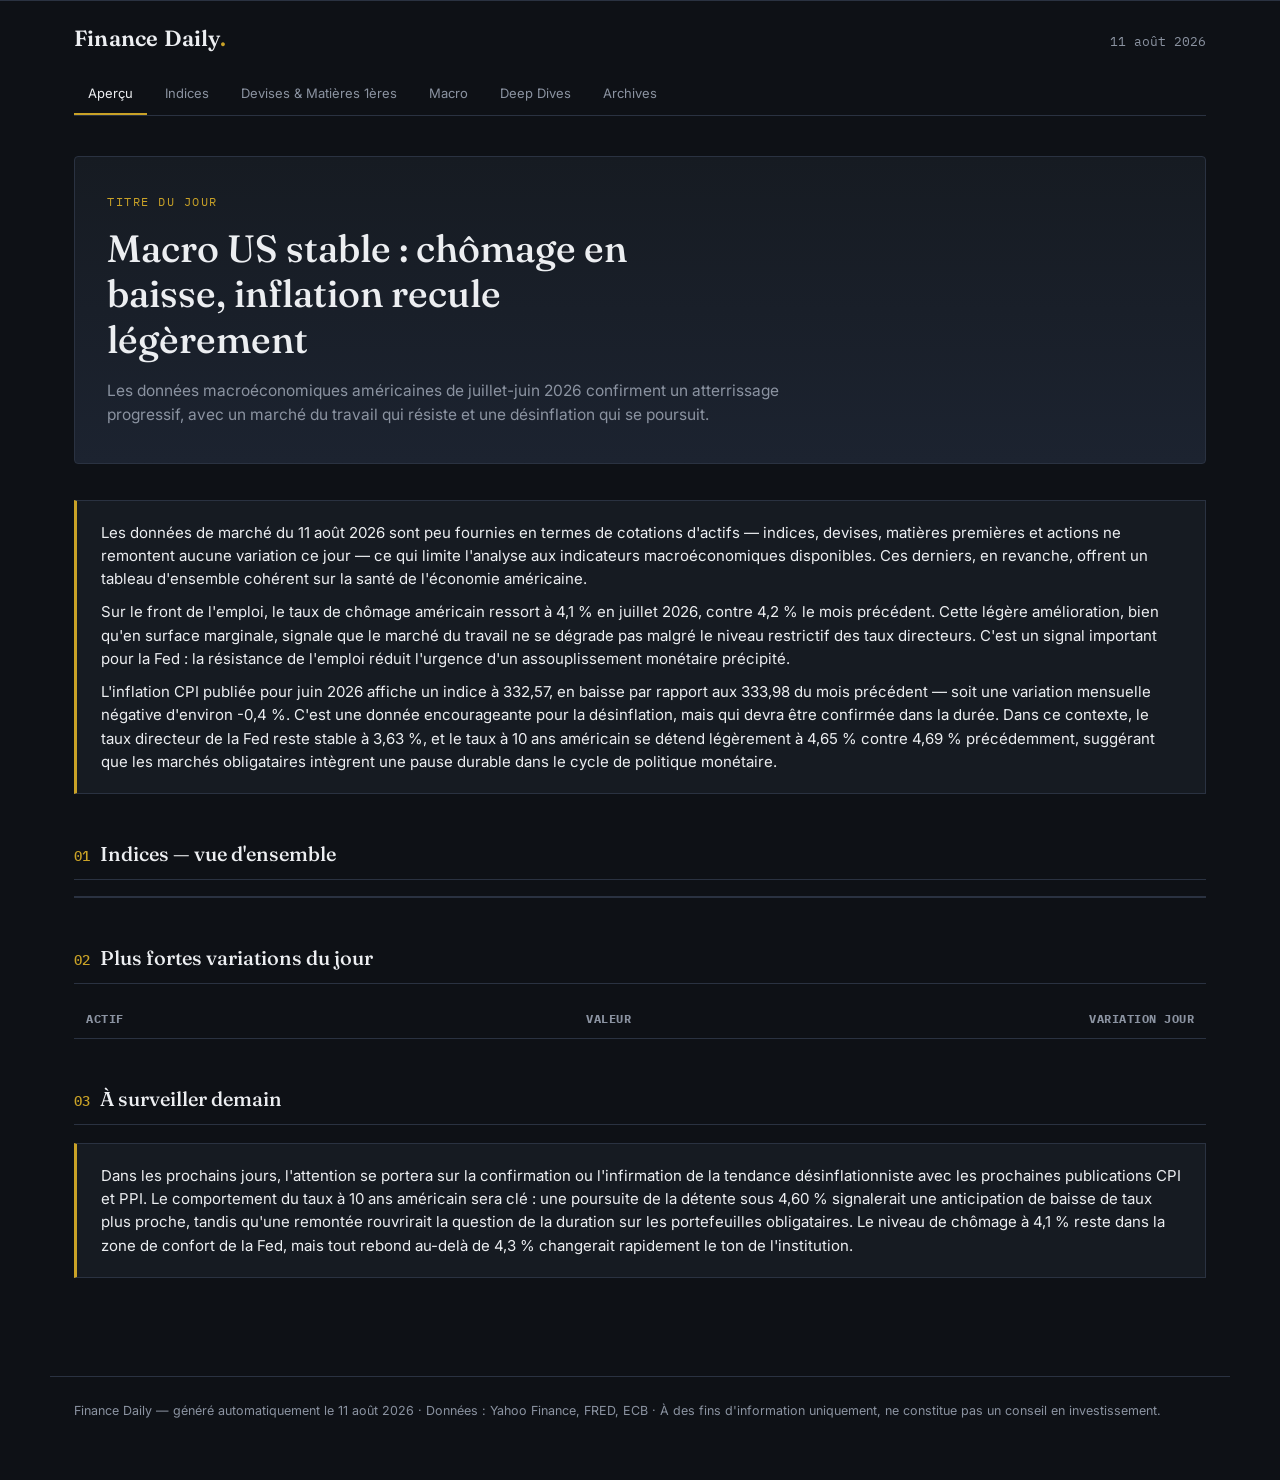
==== docs/index.html @ 83b0a37a "Merge branch 'main' of https://github.com/Skanoduc/Finance-Daily" ====
<!DOCTYPE html>
<html lang="fr">
<head>
<meta charset="UTF-8">
<meta name="viewport" content="width=device-width, initial-scale=1.0">
<title>Finance Daily — Aperçu du 11 août 2026</title>
<link rel="preconnect" href="https://fonts.googleapis.com">
<link href="https://fonts.googleapis.com/css2?family=Fraunces:wght@500;600&family=Inter:wght@400;500;600&family=IBM+Plex+Mono:wght@400;500&display=swap" rel="stylesheet">
<link rel="stylesheet" href="static/style.css">
</head>
<body>

<div class="ticker">
  
</div>

<header class="site">
  <div class="brand-row">
    <div class="brand">Finance Daily<span class="dot">.</span></div>
    <div class="datestamp">11 août 2026</div>
  </div>
  <nav class="site">
    <a href="index.html" class="active">Aperçu</a>
    <a href="indices.html" class="">Indices</a>
    <a href="devises-matieres.html" class="">Devises &amp; Matières 1ères</a>
    <a href="macro.html" class="">Macro</a>
    <a href="deep-dives.html" class="">Deep Dives</a>
    <a href="archives.html" class="">Archives</a>
  </nav>
</header>

<main>


<div class="hero">
  <div class="eyebrow">Titre du jour</div>
  <h1>Macro US stable : chômage en baisse, inflation recule légèrement</h1>
  <p class="lede">Les données macroéconomiques américaines de juillet-juin 2026 confirment un atterrissage progressif, avec un marché du travail qui résiste et une désinflation qui se poursuit.</p>
</div>

<div class="analysis">
  
  <p>Les données de marché du 11 août 2026 sont peu fournies en termes de cotations d'actifs — indices, devises, matières premières et actions ne remontent aucune variation ce jour — ce qui limite l'analyse aux indicateurs macroéconomiques disponibles. Ces derniers, en revanche, offrent un tableau d'ensemble cohérent sur la santé de l'économie américaine.</p>
  
  <p>Sur le front de l'emploi, le taux de chômage américain ressort à 4,1 % en juillet 2026, contre 4,2 % le mois précédent. Cette légère amélioration, bien qu'en surface marginale, signale que le marché du travail ne se dégrade pas malgré le niveau restrictif des taux directeurs. C'est un signal important pour la Fed : la résistance de l'emploi réduit l'urgence d'un assouplissement monétaire précipité.</p>
  
  <p>L'inflation CPI publiée pour juin 2026 affiche un indice à 332,57, en baisse par rapport aux 333,98 du mois précédent — soit une variation mensuelle négative d'environ -0,4 %. C'est une donnée encourageante pour la désinflation, mais qui devra être confirmée dans la durée. Dans ce contexte, le taux directeur de la Fed reste stable à 3,63 %, et le taux à 10 ans américain se détend légèrement à 4,65 % contre 4,69 % précédemment, suggérant que les marchés obligataires intègrent une pause durable dans le cycle de politique monétaire.</p>
  
</div>

<h2 class="section-title"><span class="index">01</span>Indices — vue d'ensemble</h2>
<div class="grid">
  
</div>

<h2 class="section-title"><span class="index">02</span>Plus fortes variations du jour</h2>
<table class="data">
  <thead><tr><th>Actif</th><th>Valeur</th><th>Variation jour</th></tr></thead>
  <tbody>
  
  </tbody>
</table>

<h2 class="section-title"><span class="index">03</span>À surveiller demain</h2>
<div class="analysis">
  
  <p>Dans les prochains jours, l'attention se portera sur la confirmation ou l'infirmation de la tendance désinflationniste avec les prochaines publications CPI et PPI. Le comportement du taux à 10 ans américain sera clé : une poursuite de la détente sous 4,60 % signalerait une anticipation de baisse de taux plus proche, tandis qu'une remontée rouvrirait la question de la duration sur les portefeuilles obligataires. Le niveau de chômage à 4,1 % reste dans la zone de confort de la Fed, mais tout rebond au-delà de 4,3 % changerait rapidement le ton de l'institution.</p>
  
</div>


</main>

<footer class="site">
  Finance Daily — généré automatiquement le 11 août 2026 · Données : Yahoo Finance, FRED, ECB · À des fins d'information uniquement, ne constitue pas un conseil en investissement.
</footer>

</body>
</html>
---- docs/static/style.css ----
/* ============================================================
   FINANCE DAILY — identité "terminal de marché", pas de template IA
   Tokens : voir README section design
   ============================================================ */

:root {
  --bg: #0E1116;
  --surface: #161B22;
  --surface-alt: #1C2330;
  --border: #2A3241;
  --text: #ECEEF1;
  --text-muted: #8B93A1;
  --accent: #C9A227;
  --positive: #3FB68B;
  --negative: #E2574C;
  --neutral: #8B93A1;

  --font-display: "Fraunces", Georgia, serif;
  --font-body: "Inter", -apple-system, BlinkMacSystemFont, sans-serif;
  --font-mono: "IBM Plex Mono", "SF Mono", Consolas, monospace;
}

* { box-sizing: border-box; margin: 0; padding: 0; }

body {
  background: var(--bg);
  color: var(--text);
  font-family: var(--font-body);
  line-height: 1.55;
  -webkit-font-smoothing: antialiased;
}

a { color: inherit; text-decoration: none; }

/* ---------- Ticker signature element ---------- */
.ticker {
  display: flex;
  overflow-x: auto;
  gap: 0;
  border-bottom: 1px solid var(--border);
  background: var(--surface);
  padding: 0 24px;
  scrollbar-width: none;
}
.ticker::-webkit-scrollbar { display: none; }
.ticker-item {
  display: flex;
  align-items: baseline;
  gap: 8px;
  padding: 12px 20px;
  border-right: 1px solid var(--border);
  white-space: nowrap;
  font-family: var(--font-mono);
  font-size: 13px;
}
.ticker-item .name { color: var(--text-muted); }
.ticker-item .chg.pos { color: var(--positive); }
.ticker-item .chg.neg { color: var(--negative); }
.ticker-item .chg.flat { color: var(--neutral); }

/* ---------- Header / nav ---------- */
header.site {
  padding: 20px 24px 0 24px;
  max-width: 1180px;
  margin: 0 auto;
}
.brand-row {
  display: flex;
  justify-content: space-between;
  align-items: baseline;
  flex-wrap: wrap;
  gap: 12px;
  margin-bottom: 18px;
}
.brand {
  font-family: var(--font-display);
  font-weight: 600;
  font-size: 22px;
  letter-spacing: 0.2px;
}
.brand .dot { color: var(--accent); }
.datestamp {
  font-family: var(--font-mono);
  font-size: 13px;
  color: var(--text-muted);
}
nav.site {
  display: flex;
  gap: 4px;
  flex-wrap: wrap;
  border-bottom: 1px solid var(--border);
}
nav.site a {
  font-size: 13px;
  padding: 10px 14px;
  color: var(--text-muted);
  border-bottom: 2px solid transparent;
  transition: color .15s ease, border-color .15s ease;
}
nav.site a:hover { color: var(--text); }
nav.site a.active {
  color: var(--text);
  border-bottom: 2px solid var(--accent);
}

main {
  max-width: 1180px;
  margin: 0 auto;
  padding: 40px 24px 80px 24px;
}

/* ---------- Hero (page d'accueil) ---------- */
.hero {
  border: 1px solid var(--border);
  background: linear-gradient(180deg, var(--surface) 0%, var(--surface-alt) 100%);
  border-radius: 4px;
  padding: 36px 32px;
  margin-bottom: 36px;
}
.hero .eyebrow {
  font-family: var(--font-mono);
  font-size: 12px;
  text-transform: uppercase;
  letter-spacing: 1.5px;
  color: var(--accent);
  margin-bottom: 14px;
}
.hero h1 {
  font-family: var(--font-display);
  font-weight: 500;
  font-size: clamp(26px, 3.4vw, 38px);
  line-height: 1.2;
  max-width: 22ch;
  margin-bottom: 16px;
}
.hero p.lede {
  color: var(--text-muted);
  max-width: 68ch;
  font-size: 15.5px;
}

/* ---------- Section titles ---------- */
h2.section-title {
  font-family: var(--font-display);
  font-weight: 500;
  font-size: 20px;
  margin: 44px 0 16px 0;
  padding-bottom: 10px;
  border-bottom: 1px solid var(--border);
}
h2.section-title .index {
  font-family: var(--font-mono);
  color: var(--accent);
  font-size: 14px;
  margin-right: 10px;
}

/* ---------- Cards / grid ---------- */
.grid {
  display: grid;
  grid-template-columns: repeat(auto-fill, minmax(260px, 1fr));
  gap: 1px;
  background: var(--border);
  border: 1px solid var(--border);
}
.card {
  background: var(--surface);
  padding: 18px 20px;
}
.card .name {
  font-size: 14px;
  color: var(--text-muted);
  margin-bottom: 6px;
}
.card .value {
  font-family: var(--font-mono);
  font-size: 22px;
  margin-bottom: 8px;
}
.card .chgs {
  display: flex;
  gap: 14px;
  font-family: var(--font-mono);
  font-size: 12.5px;
  flex-wrap: wrap;
}
.card .chgs span.label { color: var(--text-muted); margin-right: 3px; }
.pos { color: var(--positive); }
.neg { color: var(--negative); }
.flat { color: var(--neutral); }

/* ---------- Data table ---------- */
table.data {
  width: 100%;
  border-collapse: collapse;
  font-size: 14px;
}
table.data th {
  text-align: right;
  font-family: var(--font-mono);
  font-size: 11.5px;
  text-transform: uppercase;
  letter-spacing: 0.5px;
  color: var(--text-muted);
  padding: 10px 12px;
  border-bottom: 1px solid var(--border);
}
table.data th:first-child { text-align: left; }
table.data td {
  text-align: right;
  font-family: var(--font-mono);
  padding: 10px 12px;
  border-bottom: 1px solid var(--border);
}
table.data td:first-child {
  text-align: left;
  font-family: var(--font-body);
}
table.data tr:hover td { background: var(--surface); }

/* ---------- Analysis / narrative blocks ---------- */
.analysis {
  background: var(--surface);
  border: 1px solid var(--border);
  border-left: 3px solid var(--accent);
  padding: 20px 24px;
  margin: 18px 0;
  font-size: 15px;
}
.analysis p + p { margin-top: 10px; }

/* ---------- Deep dive ---------- */
.deepdive {
  border: 1px solid var(--border);
  padding: 22px 24px;
  margin-bottom: 20px;
}
.deepdive .tag {
  font-family: var(--font-mono);
  font-size: 11px;
  color: var(--bg);
  background: var(--accent);
  display: inline-block;
  padding: 2px 8px;
  border-radius: 2px;
  margin-bottom: 10px;
}

footer.site {
  max-width: 1180px;
  margin: 0 auto;
  padding: 24px 24px 60px 24px;
  color: var(--text-muted);
  font-size: 12.5px;
  border-top: 1px solid var(--border);
}

@media (max-width: 640px) {
  main { padding: 28px 16px 60px 16px; }
  header.site { padding: 16px 16px 0 16px; }
}
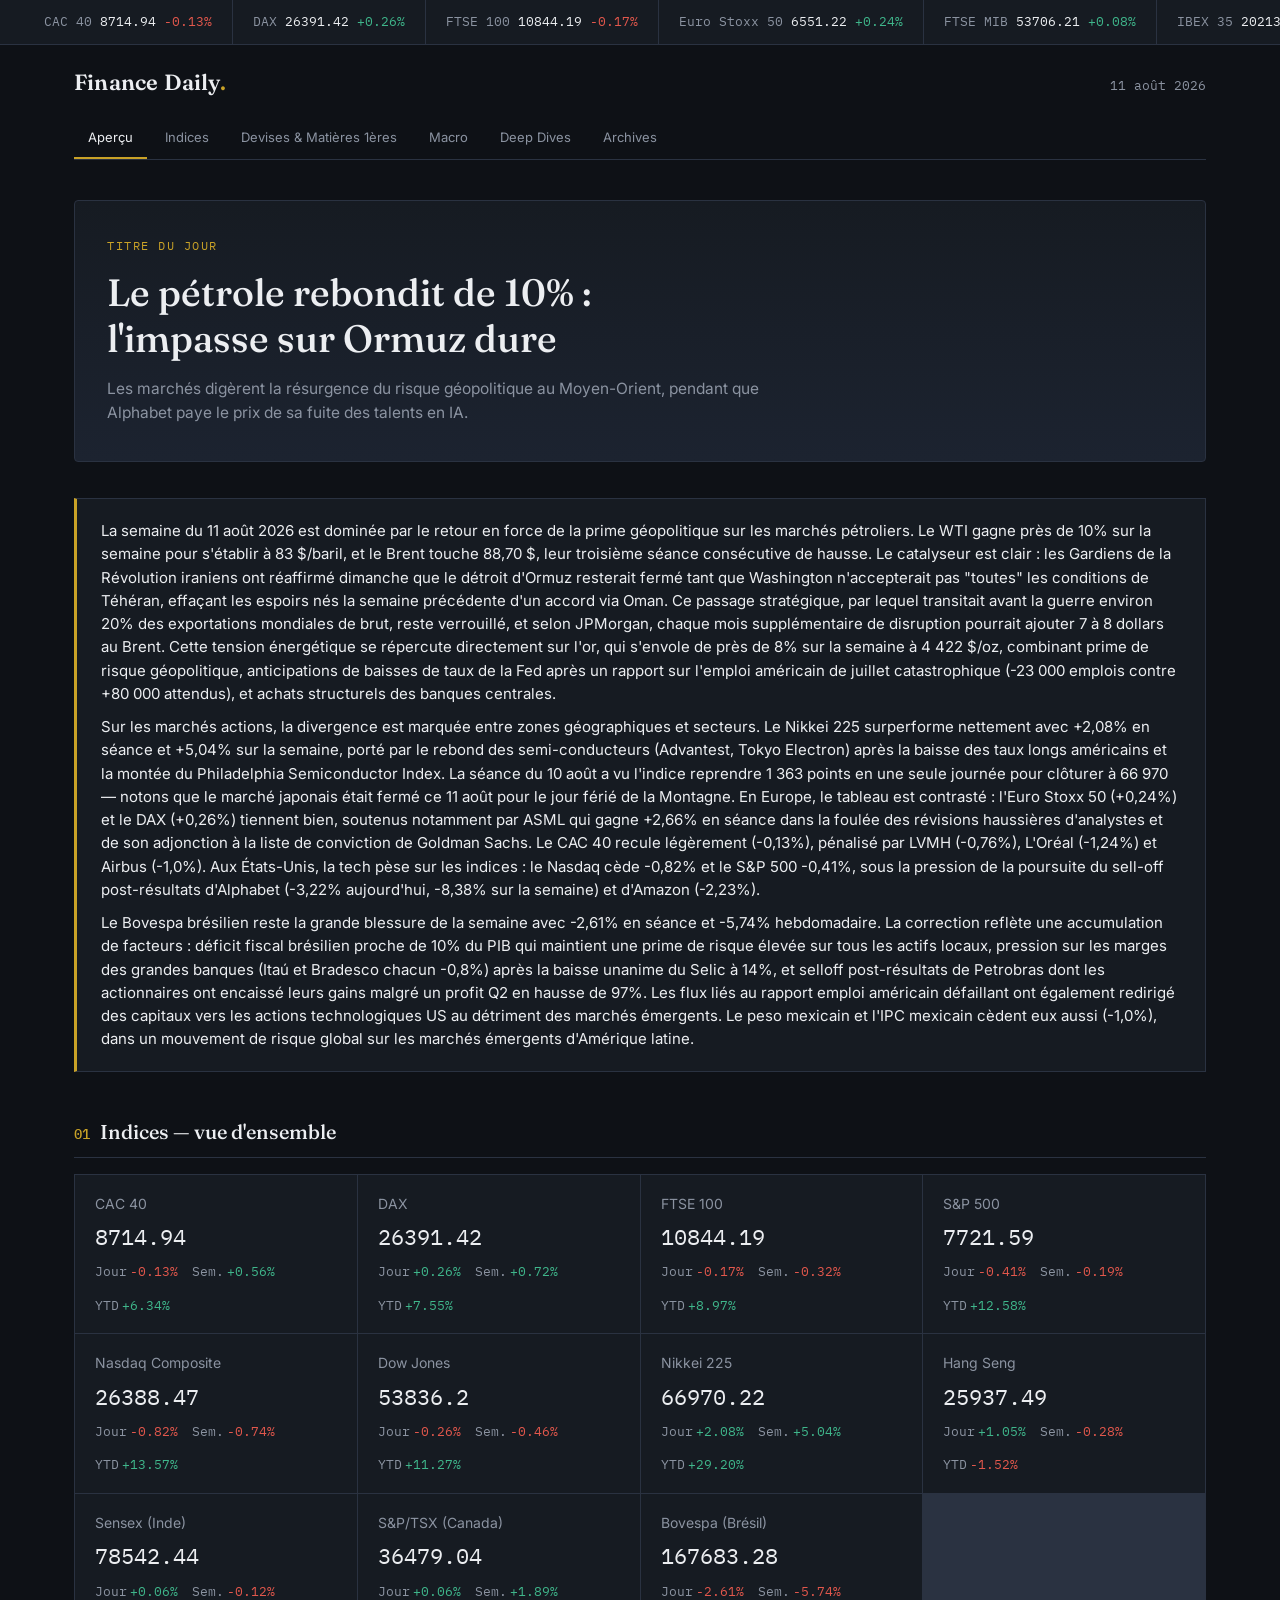
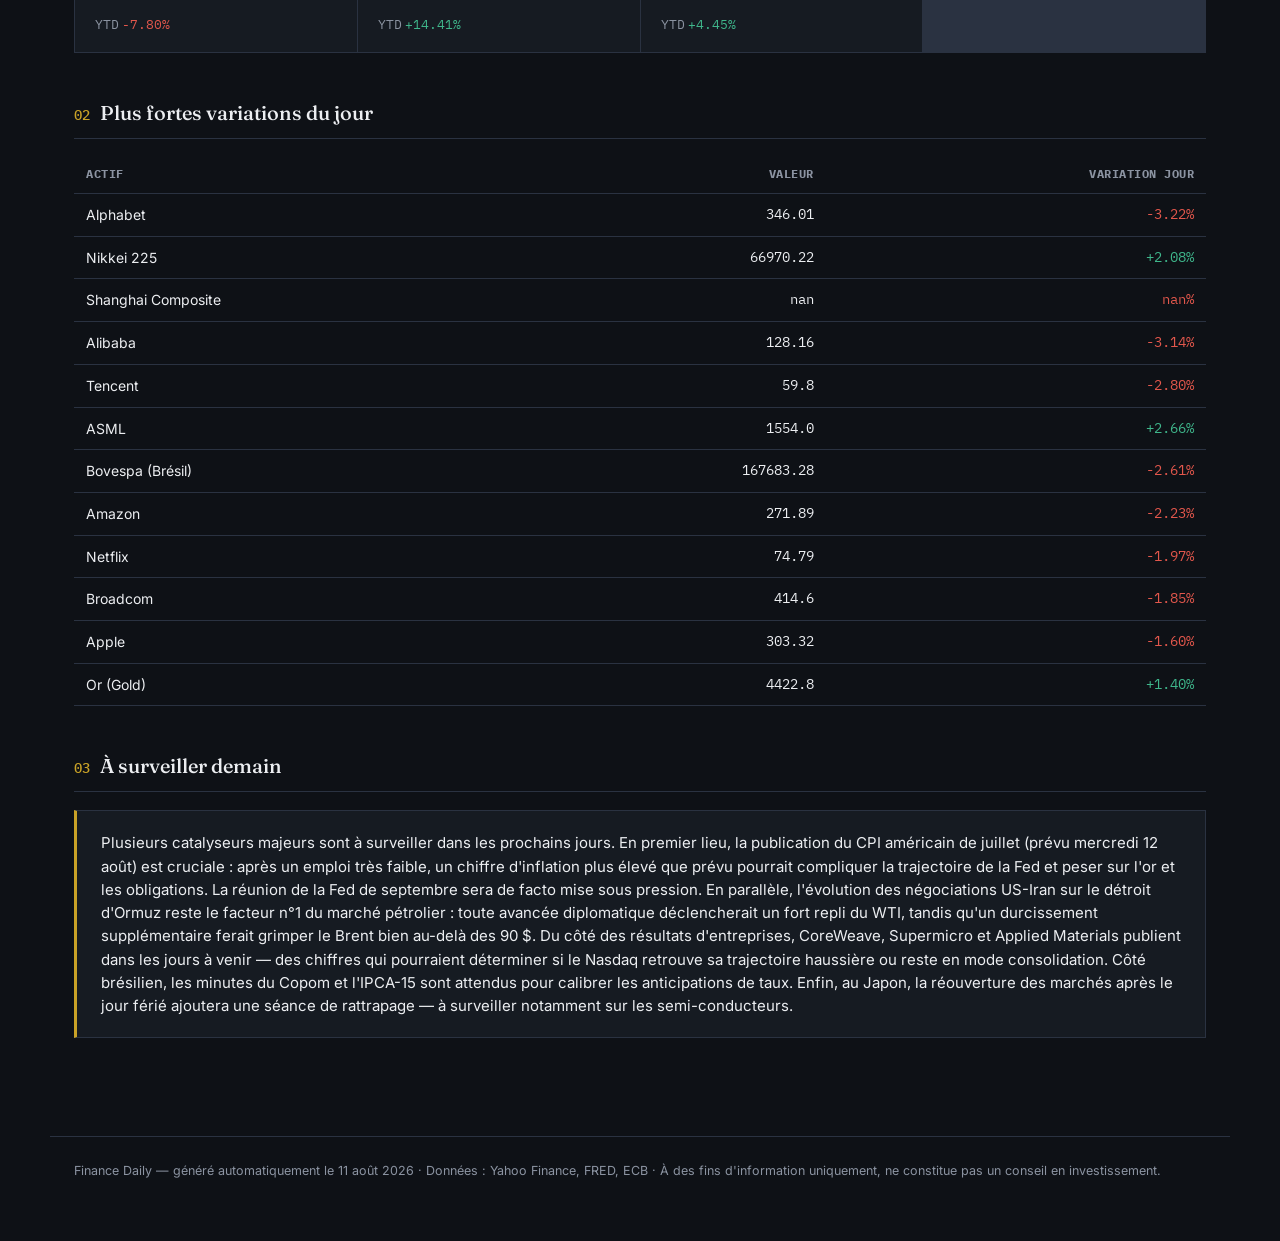
==== commit 62c185f3: "Rapport du 2026-08-11" ====
--- a/docs/index.html
+++ b/docs/index.html
@@ -12,6 +12,126 @@
 
 <div class="ticker">
   
+  <div class="ticker-item">
+    <span class="name">CAC 40</span>
+    <span class="val">8714.94</span>
+    <span class="chg neg">-0.13%</span>
+  </div>
+  
+  <div class="ticker-item">
+    <span class="name">DAX</span>
+    <span class="val">26391.42</span>
+    <span class="chg pos">+0.26%</span>
+  </div>
+  
+  <div class="ticker-item">
+    <span class="name">FTSE 100</span>
+    <span class="val">10844.19</span>
+    <span class="chg neg">-0.17%</span>
+  </div>
+  
+  <div class="ticker-item">
+    <span class="name">Euro Stoxx 50</span>
+    <span class="val">6551.22</span>
+    <span class="chg pos">+0.24%</span>
+  </div>
+  
+  <div class="ticker-item">
+    <span class="name">FTSE MIB</span>
+    <span class="val">53706.21</span>
+    <span class="chg pos">+0.08%</span>
+  </div>
+  
+  <div class="ticker-item">
+    <span class="name">IBEX 35</span>
+    <span class="val">20213.6</span>
+    <span class="chg pos">+0.20%</span>
+  </div>
+  
+  <div class="ticker-item">
+    <span class="name">S&P 500</span>
+    <span class="val">7721.59</span>
+    <span class="chg neg">-0.41%</span>
+  </div>
+  
+  <div class="ticker-item">
+    <span class="name">Nasdaq Composite</span>
+    <span class="val">26388.47</span>
+    <span class="chg neg">-0.82%</span>
+  </div>
+  
+  <div class="ticker-item">
+    <span class="name">Dow Jones</span>
+    <span class="val">53836.2</span>
+    <span class="chg neg">-0.26%</span>
+  </div>
+  
+  <div class="ticker-item">
+    <span class="name">Russell 2000</span>
+    <span class="val">3032.91</span>
+    <span class="chg pos">+0.51%</span>
+  </div>
+  
+  <div class="ticker-item">
+    <span class="name">Nikkei 225</span>
+    <span class="val">66970.22</span>
+    <span class="chg pos">+2.08%</span>
+  </div>
+  
+  <div class="ticker-item">
+    <span class="name">Hang Seng</span>
+    <span class="val">25937.49</span>
+    <span class="chg pos">+1.05%</span>
+  </div>
+  
+  <div class="ticker-item">
+    <span class="name">Shanghai Composite</span>
+    <span class="val">nan</span>
+    <span class="chg neg">nan%</span>
+  </div>
+  
+  <div class="ticker-item">
+    <span class="name">ASX 200</span>
+    <span class="val">9232.6</span>
+    <span class="chg neg">-0.33%</span>
+  </div>
+  
+  <div class="ticker-item">
+    <span class="name">KOSPI</span>
+    <span class="val">6299.66</span>
+    <span class="chg pos">+0.65%</span>
+  </div>
+  
+  <div class="ticker-item">
+    <span class="name">Sensex (Inde)</span>
+    <span class="val">78542.44</span>
+    <span class="chg pos">+0.06%</span>
+  </div>
+  
+  <div class="ticker-item">
+    <span class="name">Nifty 50 (Inde)</span>
+    <span class="val">24583.8</span>
+    <span class="chg pos">+0.05%</span>
+  </div>
+  
+  <div class="ticker-item">
+    <span class="name">S&P/TSX (Canada)</span>
+    <span class="val">36479.04</span>
+    <span class="chg pos">+0.06%</span>
+  </div>
+  
+  <div class="ticker-item">
+    <span class="name">Bovespa (Brésil)</span>
+    <span class="val">167683.28</span>
+    <span class="chg neg">-2.61%</span>
+  </div>
+  
+  <div class="ticker-item">
+    <span class="name">IPC (Mexique)</span>
+    <span class="val">65776.72</span>
+    <span class="chg neg">-1.00%</span>
+  </div>
+  
 </div>
 
 <header class="site">
@@ -34,22 +154,132 @@
 
 <div class="hero">
   <div class="eyebrow">Titre du jour</div>
-  <h1>Macro US stable : chômage en baisse, inflation recule légèrement</h1>
-  <p class="lede">Les données macroéconomiques américaines de juillet-juin 2026 confirment un atterrissage progressif, avec un marché du travail qui résiste et une désinflation qui se poursuit.</p>
+  <h1>Le pétrole rebondit de 10% : l'impasse sur Ormuz dure</h1>
+  <p class="lede">Les marchés digèrent la résurgence du risque géopolitique au Moyen-Orient, pendant que Alphabet paye le prix de sa fuite des talents en IA.</p>
 </div>
 
 <div class="analysis">
   
-  <p>Les données de marché du 11 août 2026 sont peu fournies en termes de cotations d'actifs — indices, devises, matières premières et actions ne remontent aucune variation ce jour — ce qui limite l'analyse aux indicateurs macroéconomiques disponibles. Ces derniers, en revanche, offrent un tableau d'ensemble cohérent sur la santé de l'économie américaine.</p>
-  
-  <p>Sur le front de l'emploi, le taux de chômage américain ressort à 4,1 % en juillet 2026, contre 4,2 % le mois précédent. Cette légère amélioration, bien qu'en surface marginale, signale que le marché du travail ne se dégrade pas malgré le niveau restrictif des taux directeurs. C'est un signal important pour la Fed : la résistance de l'emploi réduit l'urgence d'un assouplissement monétaire précipité.</p>
-  
-  <p>L'inflation CPI publiée pour juin 2026 affiche un indice à 332,57, en baisse par rapport aux 333,98 du mois précédent — soit une variation mensuelle négative d'environ -0,4 %. C'est une donnée encourageante pour la désinflation, mais qui devra être confirmée dans la durée. Dans ce contexte, le taux directeur de la Fed reste stable à 3,63 %, et le taux à 10 ans américain se détend légèrement à 4,65 % contre 4,69 % précédemment, suggérant que les marchés obligataires intègrent une pause durable dans le cycle de politique monétaire.</p>
+  <p>La semaine du 11 août 2026 est dominée par le retour en force de la prime géopolitique sur les marchés pétroliers. Le WTI gagne près de 10% sur la semaine pour s'établir à 83 $/baril, et le Brent touche 88,70 $, leur troisième séance consécutive de hausse. Le catalyseur est clair : les Gardiens de la Révolution iraniens ont réaffirmé dimanche que le détroit d'Ormuz resterait fermé tant que Washington n'accepterait pas "toutes" les conditions de Téhéran, effaçant les espoirs nés la semaine précédente d'un accord via Oman. Ce passage stratégique, par lequel transitait avant la guerre environ 20% des exportations mondiales de brut, reste verrouillé, et selon JPMorgan, chaque mois supplémentaire de disruption pourrait ajouter 7 à 8 dollars au Brent. Cette tension énergétique se répercute directement sur l'or, qui s'envole de près de 8% sur la semaine à 4 422 $/oz, combinant prime de risque géopolitique, anticipations de baisses de taux de la Fed après un rapport sur l'emploi américain de juillet catastrophique (-23 000 emplois contre +80 000 attendus), et achats structurels des banques centrales.</p>
+  
+  <p>Sur les marchés actions, la divergence est marquée entre zones géographiques et secteurs. Le Nikkei 225 surperforme nettement avec +2,08% en séance et +5,04% sur la semaine, porté par le rebond des semi-conducteurs (Advantest, Tokyo Electron) après la baisse des taux longs américains et la montée du Philadelphia Semiconductor Index. La séance du 10 août a vu l'indice reprendre 1 363 points en une seule journée pour clôturer à 66 970 — notons que le marché japonais était fermé ce 11 août pour le jour férié de la Montagne. En Europe, le tableau est contrasté : l'Euro Stoxx 50 (+0,24%) et le DAX (+0,26%) tiennent bien, soutenus notamment par ASML qui gagne +2,66% en séance dans la foulée des révisions haussières d'analystes et de son adjonction à la liste de conviction de Goldman Sachs. Le CAC 40 recule légèrement (-0,13%), pénalisé par LVMH (-0,76%), L'Oréal (-1,24%) et Airbus (-1,0%). Aux États-Unis, la tech pèse sur les indices : le Nasdaq cède -0,82% et le S&P 500 -0,41%, sous la pression de la poursuite du sell-off post-résultats d'Alphabet (-3,22% aujourd'hui, -8,38% sur la semaine) et d'Amazon (-2,23%).</p>
+  
+  <p>Le Bovespa brésilien reste la grande blessure de la semaine avec -2,61% en séance et -5,74% hebdomadaire. La correction reflète une accumulation de facteurs : déficit fiscal brésilien proche de 10% du PIB qui maintient une prime de risque élevée sur tous les actifs locaux, pression sur les marges des grandes banques (Itaú et Bradesco chacun -0,8%) après la baisse unanime du Selic à 14%, et selloff post-résultats de Petrobras dont les actionnaires ont encaissé leurs gains malgré un profit Q2 en hausse de 97%. Les flux liés au rapport emploi américain défaillant ont également redirigé des capitaux vers les actions technologiques US au détriment des marchés émergents. Le peso mexicain et l'IPC mexicain cèdent eux aussi (-1,0%), dans un mouvement de risque global sur les marchés émergents d'Amérique latine.</p>
   
 </div>
 
 <h2 class="section-title"><span class="index">01</span>Indices — vue d'ensemble</h2>
 <div class="grid">
+  
+  <div class="card">
+    <div class="name">CAC 40</div>
+    <div class="value">8714.94</div>
+    <div class="chgs">
+      <span><span class="label">Jour</span><span class="neg">-0.13%</span></span>
+      <span><span class="label">Sem.</span><span class="pos">+0.56%</span></span>
+      <span><span class="label">YTD</span><span class="pos">+6.34%</span></span>
+    </div>
+  </div>
+  
+  <div class="card">
+    <div class="name">DAX</div>
+    <div class="value">26391.42</div>
+    <div class="chgs">
+      <span><span class="label">Jour</span><span class="pos">+0.26%</span></span>
+      <span><span class="label">Sem.</span><span class="pos">+0.72%</span></span>
+      <span><span class="label">YTD</span><span class="pos">+7.55%</span></span>
+    </div>
+  </div>
+  
+  <div class="card">
+    <div class="name">FTSE 100</div>
+    <div class="value">10844.19</div>
+    <div class="chgs">
+      <span><span class="label">Jour</span><span class="neg">-0.17%</span></span>
+      <span><span class="label">Sem.</span><span class="neg">-0.32%</span></span>
+      <span><span class="label">YTD</span><span class="pos">+8.97%</span></span>
+    </div>
+  </div>
+  
+  <div class="card">
+    <div class="name">S&P 500</div>
+    <div class="value">7721.59</div>
+    <div class="chgs">
+      <span><span class="label">Jour</span><span class="neg">-0.41%</span></span>
+      <span><span class="label">Sem.</span><span class="neg">-0.19%</span></span>
+      <span><span class="label">YTD</span><span class="pos">+12.58%</span></span>
+    </div>
+  </div>
+  
+  <div class="card">
+    <div class="name">Nasdaq Composite</div>
+    <div class="value">26388.47</div>
+    <div class="chgs">
+      <span><span class="label">Jour</span><span class="neg">-0.82%</span></span>
+      <span><span class="label">Sem.</span><span class="neg">-0.74%</span></span>
+      <span><span class="label">YTD</span><span class="pos">+13.57%</span></span>
+    </div>
+  </div>
+  
+  <div class="card">
+    <div class="name">Dow Jones</div>
+    <div class="value">53836.2</div>
+    <div class="chgs">
+      <span><span class="label">Jour</span><span class="neg">-0.26%</span></span>
+      <span><span class="label">Sem.</span><span class="neg">-0.46%</span></span>
+      <span><span class="label">YTD</span><span class="pos">+11.27%</span></span>
+    </div>
+  </div>
+  
+  <div class="card">
+    <div class="name">Nikkei 225</div>
+    <div class="value">66970.22</div>
+    <div class="chgs">
+      <span><span class="label">Jour</span><span class="pos">+2.08%</span></span>
+      <span><span class="label">Sem.</span><span class="pos">+5.04%</span></span>
+      <span><span class="label">YTD</span><span class="pos">+29.20%</span></span>
+    </div>
+  </div>
+  
+  <div class="card">
+    <div class="name">Hang Seng</div>
+    <div class="value">25937.49</div>
+    <div class="chgs">
+      <span><span class="label">Jour</span><span class="pos">+1.05%</span></span>
+      <span><span class="label">Sem.</span><span class="neg">-0.28%</span></span>
+      <span><span class="label">YTD</span><span class="neg">-1.52%</span></span>
+    </div>
+  </div>
+  
+  <div class="card">
+    <div class="name">Sensex (Inde)</div>
+    <div class="value">78542.44</div>
+    <div class="chgs">
+      <span><span class="label">Jour</span><span class="pos">+0.06%</span></span>
+      <span><span class="label">Sem.</span><span class="neg">-0.12%</span></span>
+      <span><span class="label">YTD</span><span class="neg">-7.80%</span></span>
+    </div>
+  </div>
+  
+  <div class="card">
+    <div class="name">S&P/TSX (Canada)</div>
+    <div class="value">36479.04</div>
+    <div class="chgs">
+      <span><span class="label">Jour</span><span class="pos">+0.06%</span></span>
+      <span><span class="label">Sem.</span><span class="pos">+1.89%</span></span>
+      <span><span class="label">YTD</span><span class="pos">+14.41%</span></span>
+    </div>
+  </div>
+  
+  <div class="card">
+    <div class="name">Bovespa (Brésil)</div>
+    <div class="value">167683.28</div>
+    <div class="chgs">
+      <span><span class="label">Jour</span><span class="neg">-2.61%</span></span>
+      <span><span class="label">Sem.</span><span class="neg">-5.74%</span></span>
+      <span><span class="label">YTD</span><span class="pos">+4.45%</span></span>
+    </div>
+  </div>
   
 </div>
 
@@ -58,13 +288,37 @@
   <thead><tr><th>Actif</th><th>Valeur</th><th>Variation jour</th></tr></thead>
   <tbody>
   
+  <tr><td>Alphabet</td><td>346.01</td><td class="neg">-3.22%</td></tr>
+  
+  <tr><td>Nikkei 225</td><td>66970.22</td><td class="pos">+2.08%</td></tr>
+  
+  <tr><td>Shanghai Composite</td><td>nan</td><td class="neg">nan%</td></tr>
+  
+  <tr><td>Alibaba</td><td>128.16</td><td class="neg">-3.14%</td></tr>
+  
+  <tr><td>Tencent</td><td>59.8</td><td class="neg">-2.80%</td></tr>
+  
+  <tr><td>ASML</td><td>1554.0</td><td class="pos">+2.66%</td></tr>
+  
+  <tr><td>Bovespa (Brésil)</td><td>167683.28</td><td class="neg">-2.61%</td></tr>
+  
+  <tr><td>Amazon</td><td>271.89</td><td class="neg">-2.23%</td></tr>
+  
+  <tr><td>Netflix</td><td>74.79</td><td class="neg">-1.97%</td></tr>
+  
+  <tr><td>Broadcom</td><td>414.6</td><td class="neg">-1.85%</td></tr>
+  
+  <tr><td>Apple</td><td>303.32</td><td class="neg">-1.60%</td></tr>
+  
+  <tr><td>Or (Gold)</td><td>4422.8</td><td class="pos">+1.40%</td></tr>
+  
   </tbody>
 </table>
 
 <h2 class="section-title"><span class="index">03</span>À surveiller demain</h2>
 <div class="analysis">
   
-  <p>Dans les prochains jours, l'attention se portera sur la confirmation ou l'infirmation de la tendance désinflationniste avec les prochaines publications CPI et PPI. Le comportement du taux à 10 ans américain sera clé : une poursuite de la détente sous 4,60 % signalerait une anticipation de baisse de taux plus proche, tandis qu'une remontée rouvrirait la question de la duration sur les portefeuilles obligataires. Le niveau de chômage à 4,1 % reste dans la zone de confort de la Fed, mais tout rebond au-delà de 4,3 % changerait rapidement le ton de l'institution.</p>
+  <p>Plusieurs catalyseurs majeurs sont à surveiller dans les prochains jours. En premier lieu, la publication du CPI américain de juillet (prévu mercredi 12 août) est cruciale : après un emploi très faible, un chiffre d'inflation plus élevé que prévu pourrait compliquer la trajectoire de la Fed et peser sur l'or et les obligations. La réunion de la Fed de septembre sera de facto mise sous pression. En parallèle, l'évolution des négociations US-Iran sur le détroit d'Ormuz reste le facteur n°1 du marché pétrolier : toute avancée diplomatique déclencherait un fort repli du WTI, tandis qu'un durcissement supplémentaire ferait grimper le Brent bien au-delà des 90 $. Du côté des résultats d'entreprises, CoreWeave, Supermicro et Applied Materials publient dans les jours à venir — des chiffres qui pourraient déterminer si le Nasdaq retrouve sa trajectoire haussière ou reste en mode consolidation. Côté brésilien, les minutes du Copom et l'IPCA-15 sont attendus pour calibrer les anticipations de taux. Enfin, au Japon, la réouverture des marchés après le jour férié ajoutera une séance de rattrapage — à surveiller notamment sur les semi-conducteurs.</p>
   
 </div>
 
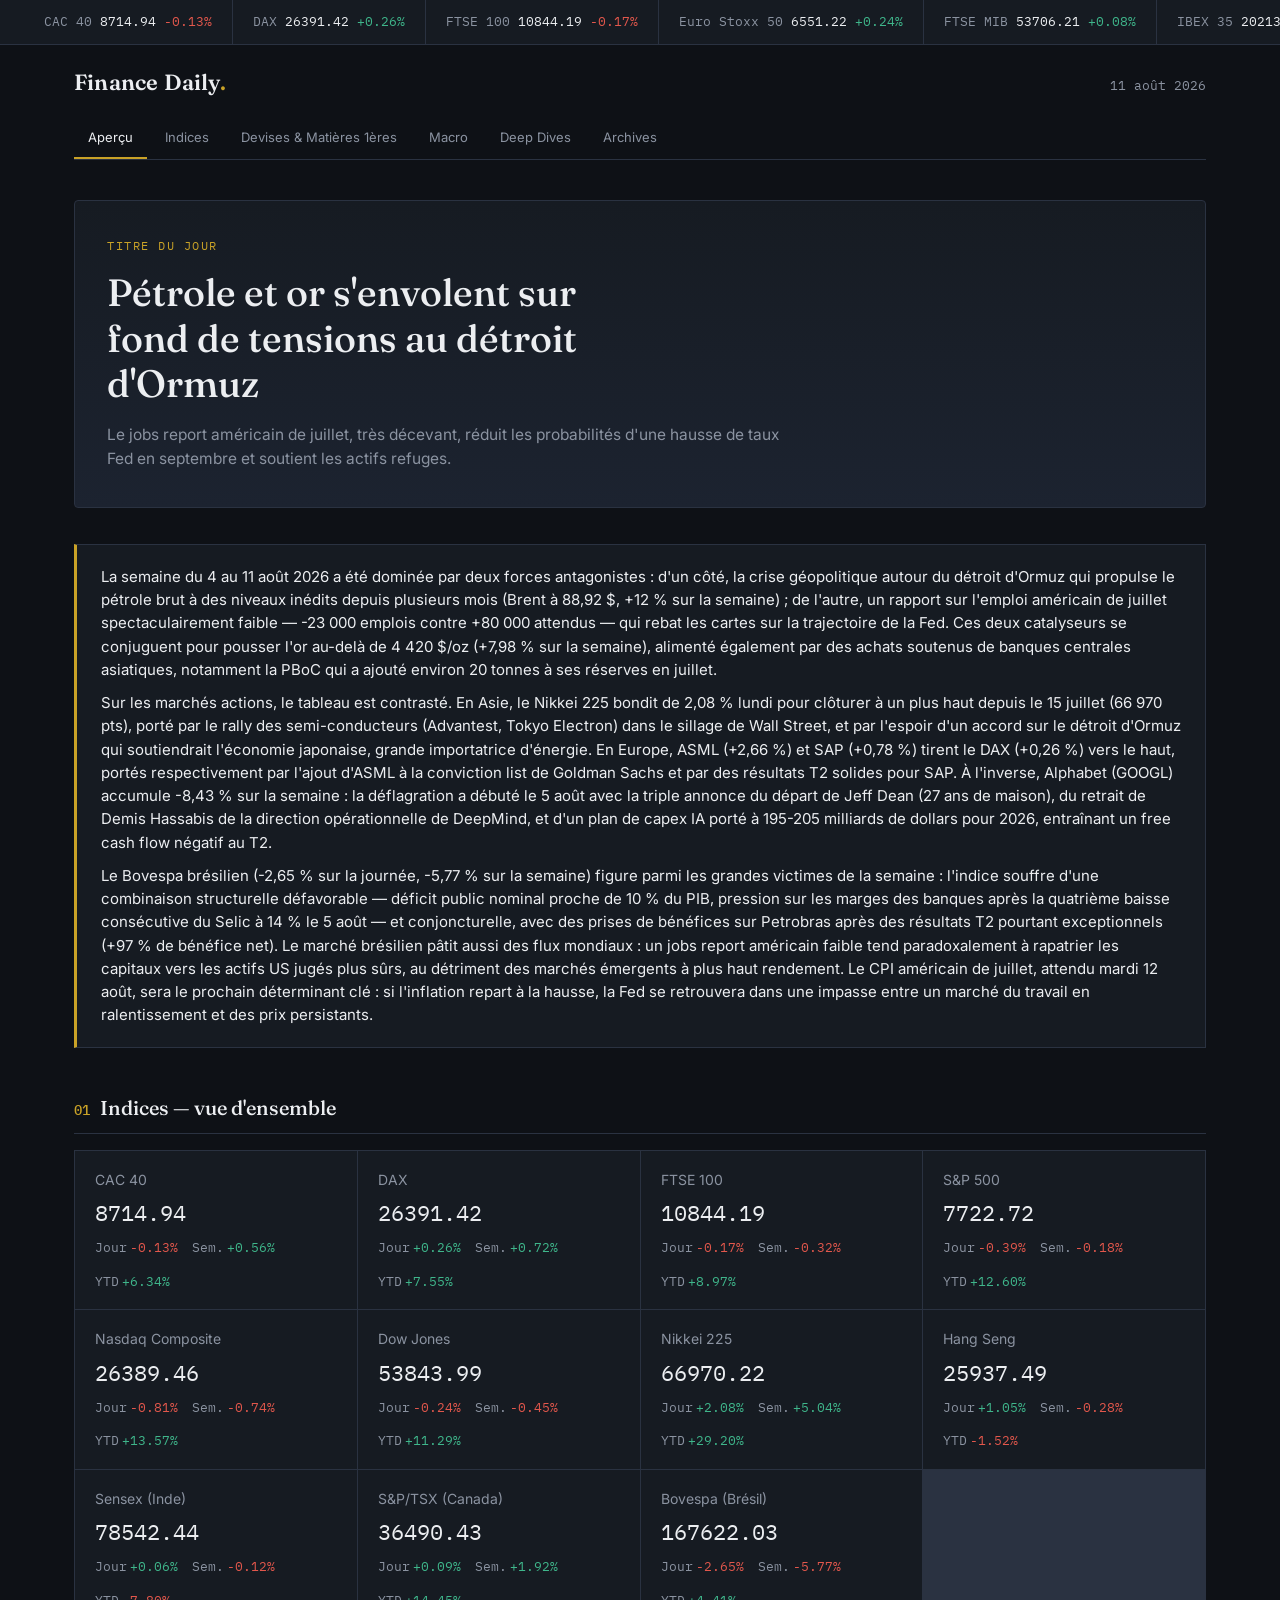
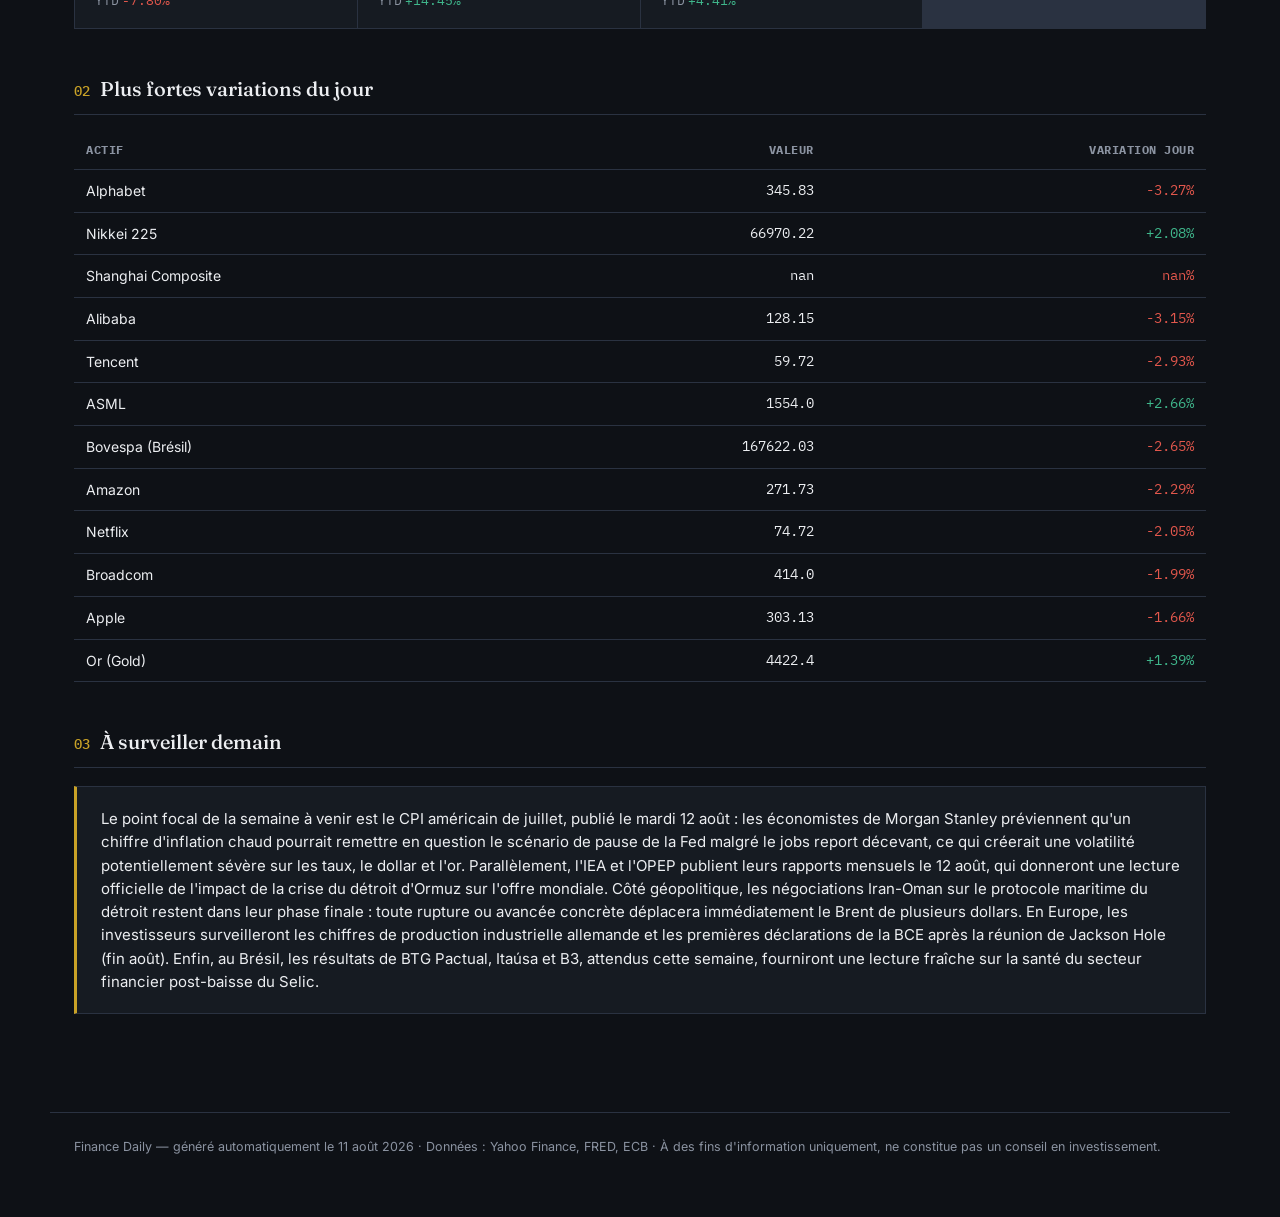
==== commit 3bdaddc0: "Rapport du 2026-08-11" ====
--- a/docs/index.html
+++ b/docs/index.html
@@ -50,26 +50,26 @@
   
   <div class="ticker-item">
     <span class="name">S&P 500</span>
-    <span class="val">7721.59</span>
-    <span class="chg neg">-0.41%</span>
+    <span class="val">7722.72</span>
+    <span class="chg neg">-0.39%</span>
   </div>
   
   <div class="ticker-item">
     <span class="name">Nasdaq Composite</span>
-    <span class="val">26388.47</span>
-    <span class="chg neg">-0.82%</span>
+    <span class="val">26389.46</span>
+    <span class="chg neg">-0.81%</span>
   </div>
   
   <div class="ticker-item">
     <span class="name">Dow Jones</span>
-    <span class="val">53836.2</span>
-    <span class="chg neg">-0.26%</span>
+    <span class="val">53843.99</span>
+    <span class="chg neg">-0.24%</span>
   </div>
   
   <div class="ticker-item">
     <span class="name">Russell 2000</span>
-    <span class="val">3032.91</span>
-    <span class="chg pos">+0.51%</span>
+    <span class="val">3032.28</span>
+    <span class="chg pos">+0.49%</span>
   </div>
   
   <div class="ticker-item">
@@ -116,20 +116,20 @@
   
   <div class="ticker-item">
     <span class="name">S&P/TSX (Canada)</span>
-    <span class="val">36479.04</span>
-    <span class="chg pos">+0.06%</span>
+    <span class="val">36490.43</span>
+    <span class="chg pos">+0.09%</span>
   </div>
   
   <div class="ticker-item">
     <span class="name">Bovespa (Brésil)</span>
-    <span class="val">167683.28</span>
-    <span class="chg neg">-2.61%</span>
+    <span class="val">167622.03</span>
+    <span class="chg neg">-2.65%</span>
   </div>
   
   <div class="ticker-item">
     <span class="name">IPC (Mexique)</span>
-    <span class="val">65776.72</span>
-    <span class="chg neg">-1.00%</span>
+    <span class="val">65787.43</span>
+    <span class="chg neg">-0.98%</span>
   </div>
   
 </div>
@@ -154,17 +154,17 @@
 
 <div class="hero">
   <div class="eyebrow">Titre du jour</div>
-  <h1>Le pétrole rebondit de 10% : l'impasse sur Ormuz dure</h1>
-  <p class="lede">Les marchés digèrent la résurgence du risque géopolitique au Moyen-Orient, pendant que Alphabet paye le prix de sa fuite des talents en IA.</p>
+  <h1>Pétrole et or s'envolent sur fond de tensions au détroit d'Ormuz</h1>
+  <p class="lede">Le jobs report américain de juillet, très décevant, réduit les probabilités d'une hausse de taux Fed en septembre et soutient les actifs refuges.</p>
 </div>
 
 <div class="analysis">
   
-  <p>La semaine du 11 août 2026 est dominée par le retour en force de la prime géopolitique sur les marchés pétroliers. Le WTI gagne près de 10% sur la semaine pour s'établir à 83 $/baril, et le Brent touche 88,70 $, leur troisième séance consécutive de hausse. Le catalyseur est clair : les Gardiens de la Révolution iraniens ont réaffirmé dimanche que le détroit d'Ormuz resterait fermé tant que Washington n'accepterait pas "toutes" les conditions de Téhéran, effaçant les espoirs nés la semaine précédente d'un accord via Oman. Ce passage stratégique, par lequel transitait avant la guerre environ 20% des exportations mondiales de brut, reste verrouillé, et selon JPMorgan, chaque mois supplémentaire de disruption pourrait ajouter 7 à 8 dollars au Brent. Cette tension énergétique se répercute directement sur l'or, qui s'envole de près de 8% sur la semaine à 4 422 $/oz, combinant prime de risque géopolitique, anticipations de baisses de taux de la Fed après un rapport sur l'emploi américain de juillet catastrophique (-23 000 emplois contre +80 000 attendus), et achats structurels des banques centrales.</p>
-  
-  <p>Sur les marchés actions, la divergence est marquée entre zones géographiques et secteurs. Le Nikkei 225 surperforme nettement avec +2,08% en séance et +5,04% sur la semaine, porté par le rebond des semi-conducteurs (Advantest, Tokyo Electron) après la baisse des taux longs américains et la montée du Philadelphia Semiconductor Index. La séance du 10 août a vu l'indice reprendre 1 363 points en une seule journée pour clôturer à 66 970 — notons que le marché japonais était fermé ce 11 août pour le jour férié de la Montagne. En Europe, le tableau est contrasté : l'Euro Stoxx 50 (+0,24%) et le DAX (+0,26%) tiennent bien, soutenus notamment par ASML qui gagne +2,66% en séance dans la foulée des révisions haussières d'analystes et de son adjonction à la liste de conviction de Goldman Sachs. Le CAC 40 recule légèrement (-0,13%), pénalisé par LVMH (-0,76%), L'Oréal (-1,24%) et Airbus (-1,0%). Aux États-Unis, la tech pèse sur les indices : le Nasdaq cède -0,82% et le S&P 500 -0,41%, sous la pression de la poursuite du sell-off post-résultats d'Alphabet (-3,22% aujourd'hui, -8,38% sur la semaine) et d'Amazon (-2,23%).</p>
-  
-  <p>Le Bovespa brésilien reste la grande blessure de la semaine avec -2,61% en séance et -5,74% hebdomadaire. La correction reflète une accumulation de facteurs : déficit fiscal brésilien proche de 10% du PIB qui maintient une prime de risque élevée sur tous les actifs locaux, pression sur les marges des grandes banques (Itaú et Bradesco chacun -0,8%) après la baisse unanime du Selic à 14%, et selloff post-résultats de Petrobras dont les actionnaires ont encaissé leurs gains malgré un profit Q2 en hausse de 97%. Les flux liés au rapport emploi américain défaillant ont également redirigé des capitaux vers les actions technologiques US au détriment des marchés émergents. Le peso mexicain et l'IPC mexicain cèdent eux aussi (-1,0%), dans un mouvement de risque global sur les marchés émergents d'Amérique latine.</p>
+  <p>La semaine du 4 au 11 août 2026 a été dominée par deux forces antagonistes : d'un côté, la crise géopolitique autour du détroit d'Ormuz qui propulse le pétrole brut à des niveaux inédits depuis plusieurs mois (Brent à 88,92 $, +12 % sur la semaine) ; de l'autre, un rapport sur l'emploi américain de juillet spectaculairement faible — -23 000 emplois contre +80 000 attendus — qui rebat les cartes sur la trajectoire de la Fed. Ces deux catalyseurs se conjuguent pour pousser l'or au-delà de 4 420 $/oz (+7,98 % sur la semaine), alimenté également par des achats soutenus de banques centrales asiatiques, notamment la PBoC qui a ajouté environ 20 tonnes à ses réserves en juillet.</p>
+  
+  <p>Sur les marchés actions, le tableau est contrasté. En Asie, le Nikkei 225 bondit de 2,08 % lundi pour clôturer à un plus haut depuis le 15 juillet (66 970 pts), porté par le rally des semi-conducteurs (Advantest, Tokyo Electron) dans le sillage de Wall Street, et par l'espoir d'un accord sur le détroit d'Ormuz qui soutiendrait l'économie japonaise, grande importatrice d'énergie. En Europe, ASML (+2,66 %) et SAP (+0,78 %) tirent le DAX (+0,26 %) vers le haut, portés respectivement par l'ajout d'ASML à la conviction list de Goldman Sachs et par des résultats T2 solides pour SAP. À l'inverse, Alphabet (GOOGL) accumule -8,43 % sur la semaine : la déflagration a débuté le 5 août avec la triple annonce du départ de Jeff Dean (27 ans de maison), du retrait de Demis Hassabis de la direction opérationnelle de DeepMind, et d'un plan de capex IA porté à 195-205 milliards de dollars pour 2026, entraînant un free cash flow négatif au T2.</p>
+  
+  <p>Le Bovespa brésilien (-2,65 % sur la journée, -5,77 % sur la semaine) figure parmi les grandes victimes de la semaine : l'indice souffre d'une combinaison structurelle défavorable — déficit public nominal proche de 10 % du PIB, pression sur les marges des banques après la quatrième baisse consécutive du Selic à 14 % le 5 août — et conjoncturelle, avec des prises de bénéfices sur Petrobras après des résultats T2 pourtant exceptionnels (+97 % de bénéfice net). Le marché brésilien pâtit aussi des flux mondiaux : un jobs report américain faible tend paradoxalement à rapatrier les capitaux vers les actifs US jugés plus sûrs, au détriment des marchés émergents à plus haut rendement. Le CPI américain de juillet, attendu mardi 12 août, sera le prochain déterminant clé : si l'inflation repart à la hausse, la Fed se retrouvera dans une impasse entre un marché du travail en ralentissement et des prix persistants.</p>
   
 </div>
 
@@ -203,19 +203,19 @@
   
   <div class="card">
     <div class="name">S&P 500</div>
-    <div class="value">7721.59</div>
-    <div class="chgs">
-      <span><span class="label">Jour</span><span class="neg">-0.41%</span></span>
-      <span><span class="label">Sem.</span><span class="neg">-0.19%</span></span>
-      <span><span class="label">YTD</span><span class="pos">+12.58%</span></span>
+    <div class="value">7722.72</div>
+    <div class="chgs">
+      <span><span class="label">Jour</span><span class="neg">-0.39%</span></span>
+      <span><span class="label">Sem.</span><span class="neg">-0.18%</span></span>
+      <span><span class="label">YTD</span><span class="pos">+12.60%</span></span>
     </div>
   </div>
   
   <div class="card">
     <div class="name">Nasdaq Composite</div>
-    <div class="value">26388.47</div>
-    <div class="chgs">
-      <span><span class="label">Jour</span><span class="neg">-0.82%</span></span>
+    <div class="value">26389.46</div>
+    <div class="chgs">
+      <span><span class="label">Jour</span><span class="neg">-0.81%</span></span>
       <span><span class="label">Sem.</span><span class="neg">-0.74%</span></span>
       <span><span class="label">YTD</span><span class="pos">+13.57%</span></span>
     </div>
@@ -223,11 +223,11 @@
   
   <div class="card">
     <div class="name">Dow Jones</div>
-    <div class="value">53836.2</div>
-    <div class="chgs">
-      <span><span class="label">Jour</span><span class="neg">-0.26%</span></span>
-      <span><span class="label">Sem.</span><span class="neg">-0.46%</span></span>
-      <span><span class="label">YTD</span><span class="pos">+11.27%</span></span>
+    <div class="value">53843.99</div>
+    <div class="chgs">
+      <span><span class="label">Jour</span><span class="neg">-0.24%</span></span>
+      <span><span class="label">Sem.</span><span class="neg">-0.45%</span></span>
+      <span><span class="label">YTD</span><span class="pos">+11.29%</span></span>
     </div>
   </div>
   
@@ -263,21 +263,21 @@
   
   <div class="card">
     <div class="name">S&P/TSX (Canada)</div>
-    <div class="value">36479.04</div>
-    <div class="chgs">
-      <span><span class="label">Jour</span><span class="pos">+0.06%</span></span>
-      <span><span class="label">Sem.</span><span class="pos">+1.89%</span></span>
-      <span><span class="label">YTD</span><span class="pos">+14.41%</span></span>
+    <div class="value">36490.43</div>
+    <div class="chgs">
+      <span><span class="label">Jour</span><span class="pos">+0.09%</span></span>
+      <span><span class="label">Sem.</span><span class="pos">+1.92%</span></span>
+      <span><span class="label">YTD</span><span class="pos">+14.45%</span></span>
     </div>
   </div>
   
   <div class="card">
     <div class="name">Bovespa (Brésil)</div>
-    <div class="value">167683.28</div>
-    <div class="chgs">
-      <span><span class="label">Jour</span><span class="neg">-2.61%</span></span>
-      <span><span class="label">Sem.</span><span class="neg">-5.74%</span></span>
-      <span><span class="label">YTD</span><span class="pos">+4.45%</span></span>
+    <div class="value">167622.03</div>
+    <div class="chgs">
+      <span><span class="label">Jour</span><span class="neg">-2.65%</span></span>
+      <span><span class="label">Sem.</span><span class="neg">-5.77%</span></span>
+      <span><span class="label">YTD</span><span class="pos">+4.41%</span></span>
     </div>
   </div>
   
@@ -288,29 +288,29 @@
   <thead><tr><th>Actif</th><th>Valeur</th><th>Variation jour</th></tr></thead>
   <tbody>
   
-  <tr><td>Alphabet</td><td>346.01</td><td class="neg">-3.22%</td></tr>
+  <tr><td>Alphabet</td><td>345.83</td><td class="neg">-3.27%</td></tr>
   
   <tr><td>Nikkei 225</td><td>66970.22</td><td class="pos">+2.08%</td></tr>
   
   <tr><td>Shanghai Composite</td><td>nan</td><td class="neg">nan%</td></tr>
   
-  <tr><td>Alibaba</td><td>128.16</td><td class="neg">-3.14%</td></tr>
-  
-  <tr><td>Tencent</td><td>59.8</td><td class="neg">-2.80%</td></tr>
+  <tr><td>Alibaba</td><td>128.15</td><td class="neg">-3.15%</td></tr>
+  
+  <tr><td>Tencent</td><td>59.72</td><td class="neg">-2.93%</td></tr>
   
   <tr><td>ASML</td><td>1554.0</td><td class="pos">+2.66%</td></tr>
   
-  <tr><td>Bovespa (Brésil)</td><td>167683.28</td><td class="neg">-2.61%</td></tr>
-  
-  <tr><td>Amazon</td><td>271.89</td><td class="neg">-2.23%</td></tr>
-  
-  <tr><td>Netflix</td><td>74.79</td><td class="neg">-1.97%</td></tr>
-  
-  <tr><td>Broadcom</td><td>414.6</td><td class="neg">-1.85%</td></tr>
-  
-  <tr><td>Apple</td><td>303.32</td><td class="neg">-1.60%</td></tr>
-  
-  <tr><td>Or (Gold)</td><td>4422.8</td><td class="pos">+1.40%</td></tr>
+  <tr><td>Bovespa (Brésil)</td><td>167622.03</td><td class="neg">-2.65%</td></tr>
+  
+  <tr><td>Amazon</td><td>271.73</td><td class="neg">-2.29%</td></tr>
+  
+  <tr><td>Netflix</td><td>74.72</td><td class="neg">-2.05%</td></tr>
+  
+  <tr><td>Broadcom</td><td>414.0</td><td class="neg">-1.99%</td></tr>
+  
+  <tr><td>Apple</td><td>303.13</td><td class="neg">-1.66%</td></tr>
+  
+  <tr><td>Or (Gold)</td><td>4422.4</td><td class="pos">+1.39%</td></tr>
   
   </tbody>
 </table>
@@ -318,7 +318,7 @@
 <h2 class="section-title"><span class="index">03</span>À surveiller demain</h2>
 <div class="analysis">
   
-  <p>Plusieurs catalyseurs majeurs sont à surveiller dans les prochains jours. En premier lieu, la publication du CPI américain de juillet (prévu mercredi 12 août) est cruciale : après un emploi très faible, un chiffre d'inflation plus élevé que prévu pourrait compliquer la trajectoire de la Fed et peser sur l'or et les obligations. La réunion de la Fed de septembre sera de facto mise sous pression. En parallèle, l'évolution des négociations US-Iran sur le détroit d'Ormuz reste le facteur n°1 du marché pétrolier : toute avancée diplomatique déclencherait un fort repli du WTI, tandis qu'un durcissement supplémentaire ferait grimper le Brent bien au-delà des 90 $. Du côté des résultats d'entreprises, CoreWeave, Supermicro et Applied Materials publient dans les jours à venir — des chiffres qui pourraient déterminer si le Nasdaq retrouve sa trajectoire haussière ou reste en mode consolidation. Côté brésilien, les minutes du Copom et l'IPCA-15 sont attendus pour calibrer les anticipations de taux. Enfin, au Japon, la réouverture des marchés après le jour férié ajoutera une séance de rattrapage — à surveiller notamment sur les semi-conducteurs.</p>
+  <p>Le point focal de la semaine à venir est le CPI américain de juillet, publié le mardi 12 août : les économistes de Morgan Stanley préviennent qu'un chiffre d'inflation chaud pourrait remettre en question le scénario de pause de la Fed malgré le jobs report décevant, ce qui créerait une volatilité potentiellement sévère sur les taux, le dollar et l'or. Parallèlement, l'IEA et l'OPEP publient leurs rapports mensuels le 12 août, qui donneront une lecture officielle de l'impact de la crise du détroit d'Ormuz sur l'offre mondiale. Côté géopolitique, les négociations Iran-Oman sur le protocole maritime du détroit restent dans leur phase finale : toute rupture ou avancée concrète déplacera immédiatement le Brent de plusieurs dollars. En Europe, les investisseurs surveilleront les chiffres de production industrielle allemande et les premières déclarations de la BCE après la réunion de Jackson Hole (fin août). Enfin, au Brésil, les résultats de BTG Pactual, Itaúsa et B3, attendus cette semaine, fourniront une lecture fraîche sur la santé du secteur financier post-baisse du Selic.</p>
   
 </div>
 
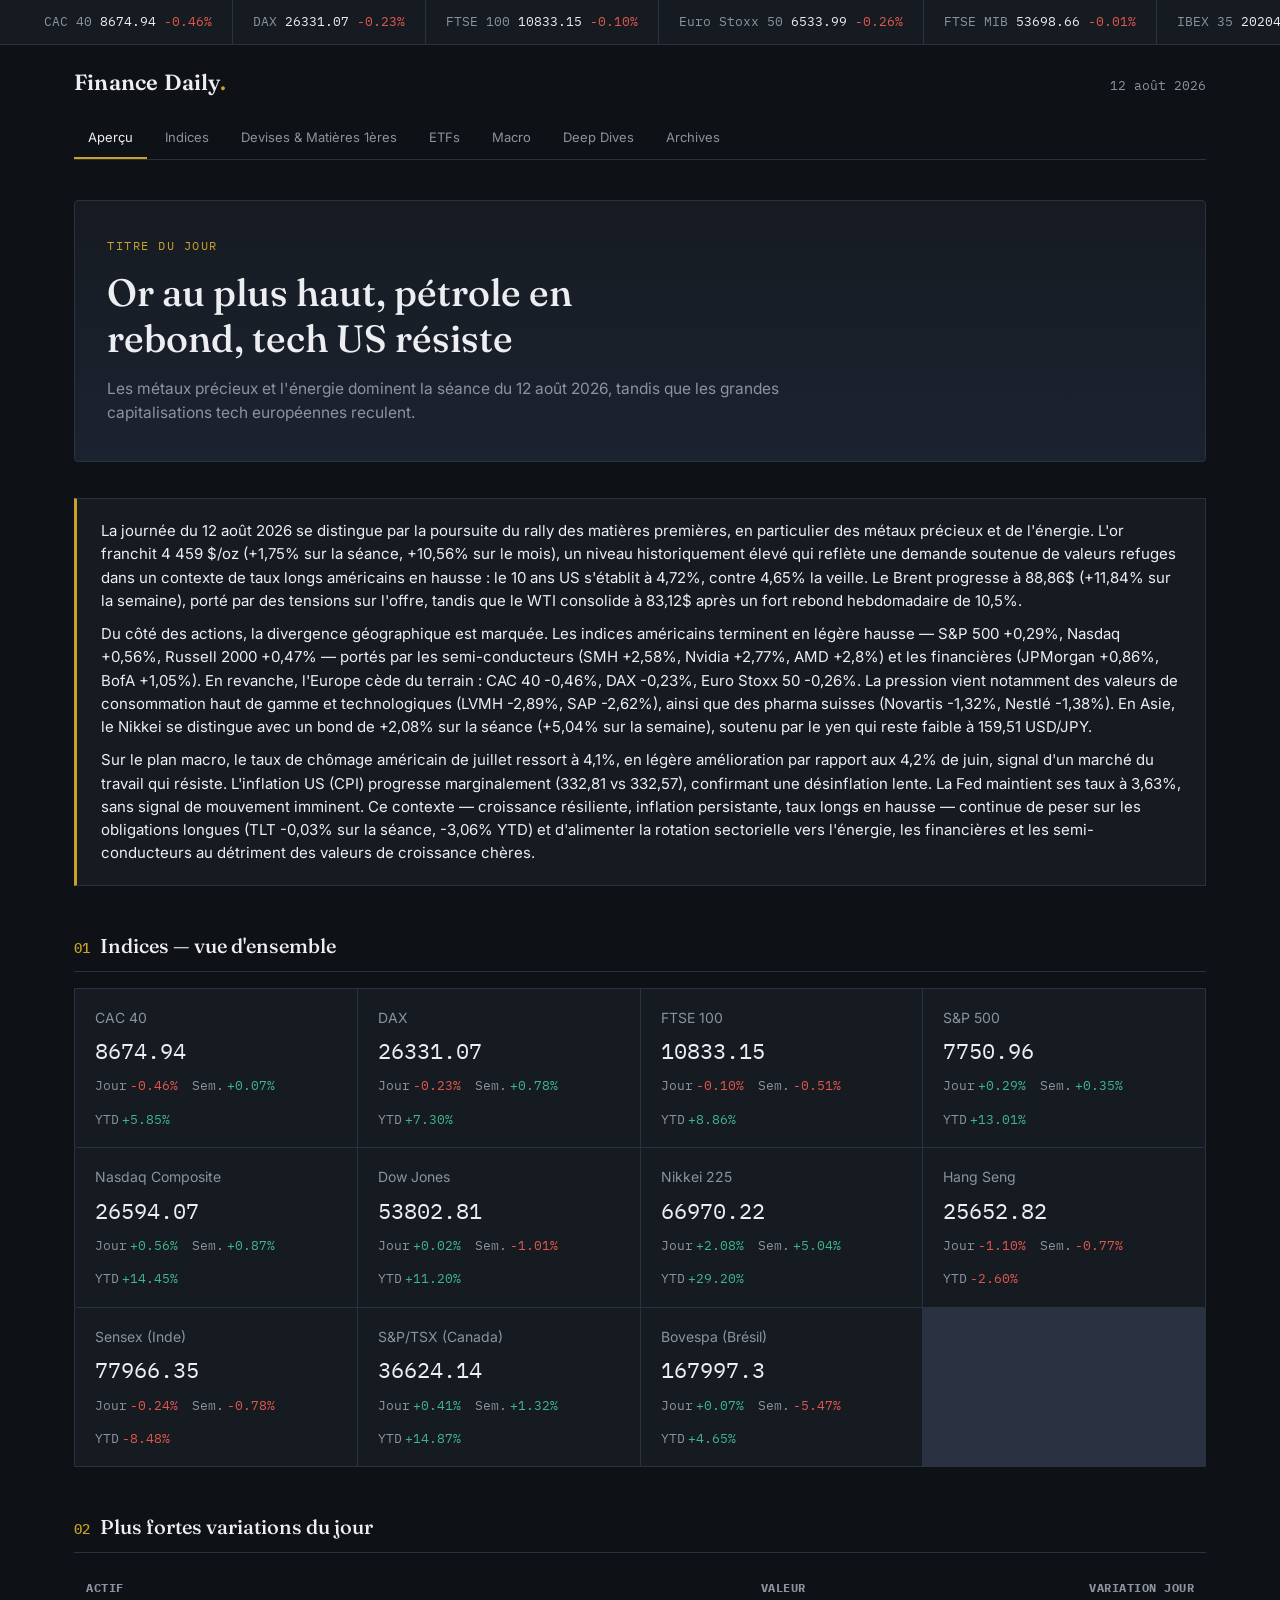
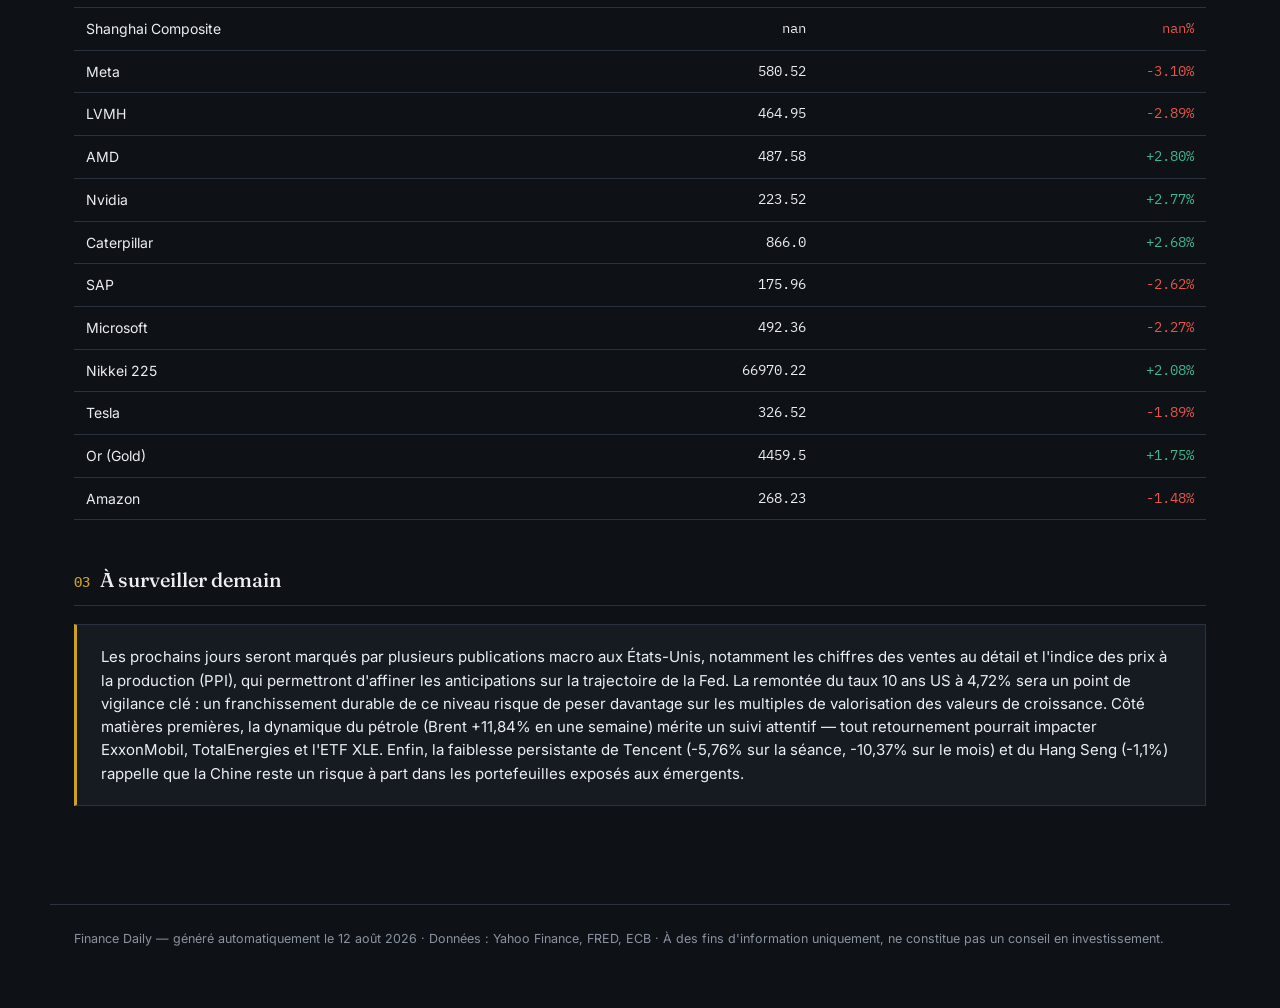
==== commit 6c7d434d: "Rapport du 2026-08-12" ====
--- a/docs/index.html
+++ b/docs/index.html
@@ -3,7 +3,7 @@
 <head>
 <meta charset="UTF-8">
 <meta name="viewport" content="width=device-width, initial-scale=1.0">
-<title>Finance Daily — Aperçu du 11 août 2026</title>
+<title>Finance Daily — Aperçu du 12 août 2026</title>
 <link rel="preconnect" href="https://fonts.googleapis.com">
 <link href="https://fonts.googleapis.com/css2?family=Fraunces:wght@500;600&family=Inter:wght@400;500;600&family=IBM+Plex+Mono:wght@400;500&display=swap" rel="stylesheet">
 <link rel="stylesheet" href="static/style.css">
@@ -14,62 +14,62 @@
   
   <div class="ticker-item">
     <span class="name">CAC 40</span>
-    <span class="val">8714.94</span>
-    <span class="chg neg">-0.13%</span>
+    <span class="val">8674.94</span>
+    <span class="chg neg">-0.46%</span>
   </div>
   
   <div class="ticker-item">
     <span class="name">DAX</span>
-    <span class="val">26391.42</span>
-    <span class="chg pos">+0.26%</span>
+    <span class="val">26331.07</span>
+    <span class="chg neg">-0.23%</span>
   </div>
   
   <div class="ticker-item">
     <span class="name">FTSE 100</span>
-    <span class="val">10844.19</span>
-    <span class="chg neg">-0.17%</span>
+    <span class="val">10833.15</span>
+    <span class="chg neg">-0.10%</span>
   </div>
   
   <div class="ticker-item">
     <span class="name">Euro Stoxx 50</span>
-    <span class="val">6551.22</span>
-    <span class="chg pos">+0.24%</span>
+    <span class="val">6533.99</span>
+    <span class="chg neg">-0.26%</span>
   </div>
   
   <div class="ticker-item">
     <span class="name">FTSE MIB</span>
-    <span class="val">53706.21</span>
-    <span class="chg pos">+0.08%</span>
+    <span class="val">53698.66</span>
+    <span class="chg neg">-0.01%</span>
   </div>
   
   <div class="ticker-item">
     <span class="name">IBEX 35</span>
-    <span class="val">20213.6</span>
-    <span class="chg pos">+0.20%</span>
+    <span class="val">20204.4</span>
+    <span class="chg neg">-0.05%</span>
   </div>
   
   <div class="ticker-item">
     <span class="name">S&P 500</span>
-    <span class="val">7722.72</span>
-    <span class="chg neg">-0.39%</span>
+    <span class="val">7750.96</span>
+    <span class="chg pos">+0.29%</span>
   </div>
   
   <div class="ticker-item">
     <span class="name">Nasdaq Composite</span>
-    <span class="val">26389.46</span>
-    <span class="chg neg">-0.81%</span>
+    <span class="val">26594.07</span>
+    <span class="chg pos">+0.56%</span>
   </div>
   
   <div class="ticker-item">
     <span class="name">Dow Jones</span>
-    <span class="val">53843.99</span>
-    <span class="chg neg">-0.24%</span>
+    <span class="val">53802.81</span>
+    <span class="chg pos">+0.02%</span>
   </div>
   
   <div class="ticker-item">
     <span class="name">Russell 2000</span>
-    <span class="val">3032.28</span>
-    <span class="chg pos">+0.49%</span>
+    <span class="val">3041.41</span>
+    <span class="chg pos">+0.47%</span>
   </div>
   
   <div class="ticker-item">
@@ -80,8 +80,8 @@
   
   <div class="ticker-item">
     <span class="name">Hang Seng</span>
-    <span class="val">25937.49</span>
-    <span class="chg pos">+1.05%</span>
+    <span class="val">25652.82</span>
+    <span class="chg neg">-1.10%</span>
   </div>
   
   <div class="ticker-item">
@@ -92,44 +92,44 @@
   
   <div class="ticker-item">
     <span class="name">ASX 200</span>
-    <span class="val">9232.6</span>
-    <span class="chg neg">-0.33%</span>
+    <span class="val">9250.6</span>
+    <span class="chg pos">+0.19%</span>
   </div>
   
   <div class="ticker-item">
     <span class="name">KOSPI</span>
-    <span class="val">6299.66</span>
-    <span class="chg pos">+0.65%</span>
+    <span class="val">6345.53</span>
+    <span class="chg pos">+0.73%</span>
   </div>
   
   <div class="ticker-item">
     <span class="name">Sensex (Inde)</span>
-    <span class="val">78542.44</span>
-    <span class="chg pos">+0.06%</span>
+    <span class="val">77966.35</span>
+    <span class="chg neg">-0.24%</span>
   </div>
   
   <div class="ticker-item">
     <span class="name">Nifty 50 (Inde)</span>
-    <span class="val">24583.8</span>
-    <span class="chg pos">+0.05%</span>
+    <span class="val">24435.95</span>
+    <span class="chg neg">-0.15%</span>
   </div>
   
   <div class="ticker-item">
     <span class="name">S&P/TSX (Canada)</span>
-    <span class="val">36490.43</span>
-    <span class="chg pos">+0.09%</span>
+    <span class="val">36624.14</span>
+    <span class="chg pos">+0.41%</span>
   </div>
   
   <div class="ticker-item">
     <span class="name">Bovespa (Brésil)</span>
-    <span class="val">167622.03</span>
-    <span class="chg neg">-2.65%</span>
+    <span class="val">167997.3</span>
+    <span class="chg pos">+0.07%</span>
   </div>
   
   <div class="ticker-item">
     <span class="name">IPC (Mexique)</span>
-    <span class="val">65787.43</span>
-    <span class="chg neg">-0.98%</span>
+    <span class="val">65801.95</span>
+    <span class="chg pos">+0.36%</span>
   </div>
   
 </div>
@@ -137,12 +137,13 @@
 <header class="site">
   <div class="brand-row">
     <div class="brand">Finance Daily<span class="dot">.</span></div>
-    <div class="datestamp">11 août 2026</div>
+    <div class="datestamp">12 août 2026</div>
   </div>
   <nav class="site">
     <a href="index.html" class="active">Aperçu</a>
     <a href="indices.html" class="">Indices</a>
     <a href="devises-matieres.html" class="">Devises &amp; Matières 1ères</a>
+    <a href="etfs.html" class="">ETFs</a>
     <a href="macro.html" class="">Macro</a>
     <a href="deep-dives.html" class="">Deep Dives</a>
     <a href="archives.html" class="">Archives</a>
@@ -154,17 +155,17 @@
 
 <div class="hero">
   <div class="eyebrow">Titre du jour</div>
-  <h1>Pétrole et or s'envolent sur fond de tensions au détroit d'Ormuz</h1>
-  <p class="lede">Le jobs report américain de juillet, très décevant, réduit les probabilités d'une hausse de taux Fed en septembre et soutient les actifs refuges.</p>
+  <h1>Or au plus haut, pétrole en rebond, tech US résiste</h1>
+  <p class="lede">Les métaux précieux et l'énergie dominent la séance du 12 août 2026, tandis que les grandes capitalisations tech européennes reculent.</p>
 </div>
 
 <div class="analysis">
   
-  <p>La semaine du 4 au 11 août 2026 a été dominée par deux forces antagonistes : d'un côté, la crise géopolitique autour du détroit d'Ormuz qui propulse le pétrole brut à des niveaux inédits depuis plusieurs mois (Brent à 88,92 $, +12 % sur la semaine) ; de l'autre, un rapport sur l'emploi américain de juillet spectaculairement faible — -23 000 emplois contre +80 000 attendus — qui rebat les cartes sur la trajectoire de la Fed. Ces deux catalyseurs se conjuguent pour pousser l'or au-delà de 4 420 $/oz (+7,98 % sur la semaine), alimenté également par des achats soutenus de banques centrales asiatiques, notamment la PBoC qui a ajouté environ 20 tonnes à ses réserves en juillet.</p>
-  
-  <p>Sur les marchés actions, le tableau est contrasté. En Asie, le Nikkei 225 bondit de 2,08 % lundi pour clôturer à un plus haut depuis le 15 juillet (66 970 pts), porté par le rally des semi-conducteurs (Advantest, Tokyo Electron) dans le sillage de Wall Street, et par l'espoir d'un accord sur le détroit d'Ormuz qui soutiendrait l'économie japonaise, grande importatrice d'énergie. En Europe, ASML (+2,66 %) et SAP (+0,78 %) tirent le DAX (+0,26 %) vers le haut, portés respectivement par l'ajout d'ASML à la conviction list de Goldman Sachs et par des résultats T2 solides pour SAP. À l'inverse, Alphabet (GOOGL) accumule -8,43 % sur la semaine : la déflagration a débuté le 5 août avec la triple annonce du départ de Jeff Dean (27 ans de maison), du retrait de Demis Hassabis de la direction opérationnelle de DeepMind, et d'un plan de capex IA porté à 195-205 milliards de dollars pour 2026, entraînant un free cash flow négatif au T2.</p>
-  
-  <p>Le Bovespa brésilien (-2,65 % sur la journée, -5,77 % sur la semaine) figure parmi les grandes victimes de la semaine : l'indice souffre d'une combinaison structurelle défavorable — déficit public nominal proche de 10 % du PIB, pression sur les marges des banques après la quatrième baisse consécutive du Selic à 14 % le 5 août — et conjoncturelle, avec des prises de bénéfices sur Petrobras après des résultats T2 pourtant exceptionnels (+97 % de bénéfice net). Le marché brésilien pâtit aussi des flux mondiaux : un jobs report américain faible tend paradoxalement à rapatrier les capitaux vers les actifs US jugés plus sûrs, au détriment des marchés émergents à plus haut rendement. Le CPI américain de juillet, attendu mardi 12 août, sera le prochain déterminant clé : si l'inflation repart à la hausse, la Fed se retrouvera dans une impasse entre un marché du travail en ralentissement et des prix persistants.</p>
+  <p>La journée du 12 août 2026 se distingue par la poursuite du rally des matières premières, en particulier des métaux précieux et de l'énergie. L'or franchit 4 459 $/oz (+1,75% sur la séance, +10,56% sur le mois), un niveau historiquement élevé qui reflète une demande soutenue de valeurs refuges dans un contexte de taux longs américains en hausse : le 10 ans US s'établit à 4,72%, contre 4,65% la veille. Le Brent progresse à 88,86$ (+11,84% sur la semaine), porté par des tensions sur l'offre, tandis que le WTI consolide à 83,12$ après un fort rebond hebdomadaire de 10,5%.</p>
+  
+  <p>Du côté des actions, la divergence géographique est marquée. Les indices américains terminent en légère hausse — S&P 500 +0,29%, Nasdaq +0,56%, Russell 2000 +0,47% — portés par les semi-conducteurs (SMH +2,58%, Nvidia +2,77%, AMD +2,8%) et les financières (JPMorgan +0,86%, BofA +1,05%). En revanche, l'Europe cède du terrain : CAC 40 -0,46%, DAX -0,23%, Euro Stoxx 50 -0,26%. La pression vient notamment des valeurs de consommation haut de gamme et technologiques (LVMH -2,89%, SAP -2,62%), ainsi que des pharma suisses (Novartis -1,32%, Nestlé -1,38%). En Asie, le Nikkei se distingue avec un bond de +2,08% sur la séance (+5,04% sur la semaine), soutenu par le yen qui reste faible à 159,51 USD/JPY.</p>
+  
+  <p>Sur le plan macro, le taux de chômage américain de juillet ressort à 4,1%, en légère amélioration par rapport aux 4,2% de juin, signal d'un marché du travail qui résiste. L'inflation US (CPI) progresse marginalement (332,81 vs 332,57), confirmant une désinflation lente. La Fed maintient ses taux à 3,63%, sans signal de mouvement imminent. Ce contexte — croissance résiliente, inflation persistante, taux longs en hausse — continue de peser sur les obligations longues (TLT -0,03% sur la séance, -3,06% YTD) et d'alimenter la rotation sectorielle vers l'énergie, les financières et les semi-conducteurs au détriment des valeurs de croissance chères.</p>
   
 </div>
 
@@ -173,61 +174,61 @@
   
   <div class="card">
     <div class="name">CAC 40</div>
-    <div class="value">8714.94</div>
-    <div class="chgs">
-      <span><span class="label">Jour</span><span class="neg">-0.13%</span></span>
-      <span><span class="label">Sem.</span><span class="pos">+0.56%</span></span>
-      <span><span class="label">YTD</span><span class="pos">+6.34%</span></span>
+    <div class="value">8674.94</div>
+    <div class="chgs">
+      <span><span class="label">Jour</span><span class="neg">-0.46%</span></span>
+      <span><span class="label">Sem.</span><span class="pos">+0.07%</span></span>
+      <span><span class="label">YTD</span><span class="pos">+5.85%</span></span>
     </div>
   </div>
   
   <div class="card">
     <div class="name">DAX</div>
-    <div class="value">26391.42</div>
-    <div class="chgs">
-      <span><span class="label">Jour</span><span class="pos">+0.26%</span></span>
-      <span><span class="label">Sem.</span><span class="pos">+0.72%</span></span>
-      <span><span class="label">YTD</span><span class="pos">+7.55%</span></span>
+    <div class="value">26331.07</div>
+    <div class="chgs">
+      <span><span class="label">Jour</span><span class="neg">-0.23%</span></span>
+      <span><span class="label">Sem.</span><span class="pos">+0.78%</span></span>
+      <span><span class="label">YTD</span><span class="pos">+7.30%</span></span>
     </div>
   </div>
   
   <div class="card">
     <div class="name">FTSE 100</div>
-    <div class="value">10844.19</div>
-    <div class="chgs">
-      <span><span class="label">Jour</span><span class="neg">-0.17%</span></span>
-      <span><span class="label">Sem.</span><span class="neg">-0.32%</span></span>
-      <span><span class="label">YTD</span><span class="pos">+8.97%</span></span>
+    <div class="value">10833.15</div>
+    <div class="chgs">
+      <span><span class="label">Jour</span><span class="neg">-0.10%</span></span>
+      <span><span class="label">Sem.</span><span class="neg">-0.51%</span></span>
+      <span><span class="label">YTD</span><span class="pos">+8.86%</span></span>
     </div>
   </div>
   
   <div class="card">
     <div class="name">S&P 500</div>
-    <div class="value">7722.72</div>
-    <div class="chgs">
-      <span><span class="label">Jour</span><span class="neg">-0.39%</span></span>
-      <span><span class="label">Sem.</span><span class="neg">-0.18%</span></span>
-      <span><span class="label">YTD</span><span class="pos">+12.60%</span></span>
+    <div class="value">7750.96</div>
+    <div class="chgs">
+      <span><span class="label">Jour</span><span class="pos">+0.29%</span></span>
+      <span><span class="label">Sem.</span><span class="pos">+0.35%</span></span>
+      <span><span class="label">YTD</span><span class="pos">+13.01%</span></span>
     </div>
   </div>
   
   <div class="card">
     <div class="name">Nasdaq Composite</div>
-    <div class="value">26389.46</div>
-    <div class="chgs">
-      <span><span class="label">Jour</span><span class="neg">-0.81%</span></span>
-      <span><span class="label">Sem.</span><span class="neg">-0.74%</span></span>
-      <span><span class="label">YTD</span><span class="pos">+13.57%</span></span>
+    <div class="value">26594.07</div>
+    <div class="chgs">
+      <span><span class="label">Jour</span><span class="pos">+0.56%</span></span>
+      <span><span class="label">Sem.</span><span class="pos">+0.87%</span></span>
+      <span><span class="label">YTD</span><span class="pos">+14.45%</span></span>
     </div>
   </div>
   
   <div class="card">
     <div class="name">Dow Jones</div>
-    <div class="value">53843.99</div>
-    <div class="chgs">
-      <span><span class="label">Jour</span><span class="neg">-0.24%</span></span>
-      <span><span class="label">Sem.</span><span class="neg">-0.45%</span></span>
-      <span><span class="label">YTD</span><span class="pos">+11.29%</span></span>
+    <div class="value">53802.81</div>
+    <div class="chgs">
+      <span><span class="label">Jour</span><span class="pos">+0.02%</span></span>
+      <span><span class="label">Sem.</span><span class="neg">-1.01%</span></span>
+      <span><span class="label">YTD</span><span class="pos">+11.20%</span></span>
     </div>
   </div>
   
@@ -243,41 +244,41 @@
   
   <div class="card">
     <div class="name">Hang Seng</div>
-    <div class="value">25937.49</div>
-    <div class="chgs">
-      <span><span class="label">Jour</span><span class="pos">+1.05%</span></span>
-      <span><span class="label">Sem.</span><span class="neg">-0.28%</span></span>
-      <span><span class="label">YTD</span><span class="neg">-1.52%</span></span>
+    <div class="value">25652.82</div>
+    <div class="chgs">
+      <span><span class="label">Jour</span><span class="neg">-1.10%</span></span>
+      <span><span class="label">Sem.</span><span class="neg">-0.77%</span></span>
+      <span><span class="label">YTD</span><span class="neg">-2.60%</span></span>
     </div>
   </div>
   
   <div class="card">
     <div class="name">Sensex (Inde)</div>
-    <div class="value">78542.44</div>
-    <div class="chgs">
-      <span><span class="label">Jour</span><span class="pos">+0.06%</span></span>
-      <span><span class="label">Sem.</span><span class="neg">-0.12%</span></span>
-      <span><span class="label">YTD</span><span class="neg">-7.80%</span></span>
+    <div class="value">77966.35</div>
+    <div class="chgs">
+      <span><span class="label">Jour</span><span class="neg">-0.24%</span></span>
+      <span><span class="label">Sem.</span><span class="neg">-0.78%</span></span>
+      <span><span class="label">YTD</span><span class="neg">-8.48%</span></span>
     </div>
   </div>
   
   <div class="card">
     <div class="name">S&P/TSX (Canada)</div>
-    <div class="value">36490.43</div>
-    <div class="chgs">
-      <span><span class="label">Jour</span><span class="pos">+0.09%</span></span>
-      <span><span class="label">Sem.</span><span class="pos">+1.92%</span></span>
-      <span><span class="label">YTD</span><span class="pos">+14.45%</span></span>
+    <div class="value">36624.14</div>
+    <div class="chgs">
+      <span><span class="label">Jour</span><span class="pos">+0.41%</span></span>
+      <span><span class="label">Sem.</span><span class="pos">+1.32%</span></span>
+      <span><span class="label">YTD</span><span class="pos">+14.87%</span></span>
     </div>
   </div>
   
   <div class="card">
     <div class="name">Bovespa (Brésil)</div>
-    <div class="value">167622.03</div>
-    <div class="chgs">
-      <span><span class="label">Jour</span><span class="neg">-2.65%</span></span>
-      <span><span class="label">Sem.</span><span class="neg">-5.77%</span></span>
-      <span><span class="label">YTD</span><span class="pos">+4.41%</span></span>
+    <div class="value">167997.3</div>
+    <div class="chgs">
+      <span><span class="label">Jour</span><span class="pos">+0.07%</span></span>
+      <span><span class="label">Sem.</span><span class="neg">-5.47%</span></span>
+      <span><span class="label">YTD</span><span class="pos">+4.65%</span></span>
     </div>
   </div>
   
@@ -288,29 +289,29 @@
   <thead><tr><th>Actif</th><th>Valeur</th><th>Variation jour</th></tr></thead>
   <tbody>
   
-  <tr><td>Alphabet</td><td>345.83</td><td class="neg">-3.27%</td></tr>
+  <tr><td>Shanghai Composite</td><td>nan</td><td class="neg">nan%</td></tr>
+  
+  <tr><td>Meta</td><td>580.52</td><td class="neg">-3.10%</td></tr>
+  
+  <tr><td>LVMH</td><td>464.95</td><td class="neg">-2.89%</td></tr>
+  
+  <tr><td>AMD</td><td>487.58</td><td class="pos">+2.80%</td></tr>
+  
+  <tr><td>Nvidia</td><td>223.52</td><td class="pos">+2.77%</td></tr>
+  
+  <tr><td>Caterpillar</td><td>866.0</td><td class="pos">+2.68%</td></tr>
+  
+  <tr><td>SAP</td><td>175.96</td><td class="neg">-2.62%</td></tr>
+  
+  <tr><td>Microsoft</td><td>492.36</td><td class="neg">-2.27%</td></tr>
   
   <tr><td>Nikkei 225</td><td>66970.22</td><td class="pos">+2.08%</td></tr>
   
-  <tr><td>Shanghai Composite</td><td>nan</td><td class="neg">nan%</td></tr>
-  
-  <tr><td>Alibaba</td><td>128.15</td><td class="neg">-3.15%</td></tr>
-  
-  <tr><td>Tencent</td><td>59.72</td><td class="neg">-2.93%</td></tr>
-  
-  <tr><td>ASML</td><td>1554.0</td><td class="pos">+2.66%</td></tr>
-  
-  <tr><td>Bovespa (Brésil)</td><td>167622.03</td><td class="neg">-2.65%</td></tr>
-  
-  <tr><td>Amazon</td><td>271.73</td><td class="neg">-2.29%</td></tr>
-  
-  <tr><td>Netflix</td><td>74.72</td><td class="neg">-2.05%</td></tr>
-  
-  <tr><td>Broadcom</td><td>414.0</td><td class="neg">-1.99%</td></tr>
-  
-  <tr><td>Apple</td><td>303.13</td><td class="neg">-1.66%</td></tr>
-  
-  <tr><td>Or (Gold)</td><td>4422.4</td><td class="pos">+1.39%</td></tr>
+  <tr><td>Tesla</td><td>326.52</td><td class="neg">-1.89%</td></tr>
+  
+  <tr><td>Or (Gold)</td><td>4459.5</td><td class="pos">+1.75%</td></tr>
+  
+  <tr><td>Amazon</td><td>268.23</td><td class="neg">-1.48%</td></tr>
   
   </tbody>
 </table>
@@ -318,7 +319,7 @@
 <h2 class="section-title"><span class="index">03</span>À surveiller demain</h2>
 <div class="analysis">
   
-  <p>Le point focal de la semaine à venir est le CPI américain de juillet, publié le mardi 12 août : les économistes de Morgan Stanley préviennent qu'un chiffre d'inflation chaud pourrait remettre en question le scénario de pause de la Fed malgré le jobs report décevant, ce qui créerait une volatilité potentiellement sévère sur les taux, le dollar et l'or. Parallèlement, l'IEA et l'OPEP publient leurs rapports mensuels le 12 août, qui donneront une lecture officielle de l'impact de la crise du détroit d'Ormuz sur l'offre mondiale. Côté géopolitique, les négociations Iran-Oman sur le protocole maritime du détroit restent dans leur phase finale : toute rupture ou avancée concrète déplacera immédiatement le Brent de plusieurs dollars. En Europe, les investisseurs surveilleront les chiffres de production industrielle allemande et les premières déclarations de la BCE après la réunion de Jackson Hole (fin août). Enfin, au Brésil, les résultats de BTG Pactual, Itaúsa et B3, attendus cette semaine, fourniront une lecture fraîche sur la santé du secteur financier post-baisse du Selic.</p>
+  <p>Les prochains jours seront marqués par plusieurs publications macro aux États-Unis, notamment les chiffres des ventes au détail et l'indice des prix à la production (PPI), qui permettront d'affiner les anticipations sur la trajectoire de la Fed. La remontée du taux 10 ans US à 4,72% sera un point de vigilance clé : un franchissement durable de ce niveau risque de peser davantage sur les multiples de valorisation des valeurs de croissance. Côté matières premières, la dynamique du pétrole (Brent +11,84% en une semaine) mérite un suivi attentif — tout retournement pourrait impacter ExxonMobil, TotalEnergies et l'ETF XLE. Enfin, la faiblesse persistante de Tencent (-5,76% sur la séance, -10,37% sur le mois) et du Hang Seng (-1,1%) rappelle que la Chine reste un risque à part dans les portefeuilles exposés aux émergents.</p>
   
 </div>
 
@@ -326,7 +327,7 @@
 </main>
 
 <footer class="site">
-  Finance Daily — généré automatiquement le 11 août 2026 · Données : Yahoo Finance, FRED, ECB · À des fins d'information uniquement, ne constitue pas un conseil en investissement.
+  Finance Daily — généré automatiquement le 12 août 2026 · Données : Yahoo Finance, FRED, ECB · À des fins d'information uniquement, ne constitue pas un conseil en investissement.
 </footer>
 
 </body>
--- a/docs/static/style.css
+++ b/docs/static/style.css
@@ -218,6 +218,8 @@
 }
 table.data tr:hover td { background: var(--surface); }
 
+.sparkline { display: block; }
+
 /* ---------- Analysis / narrative blocks ---------- */
 .analysis {
   background: var(--surface);
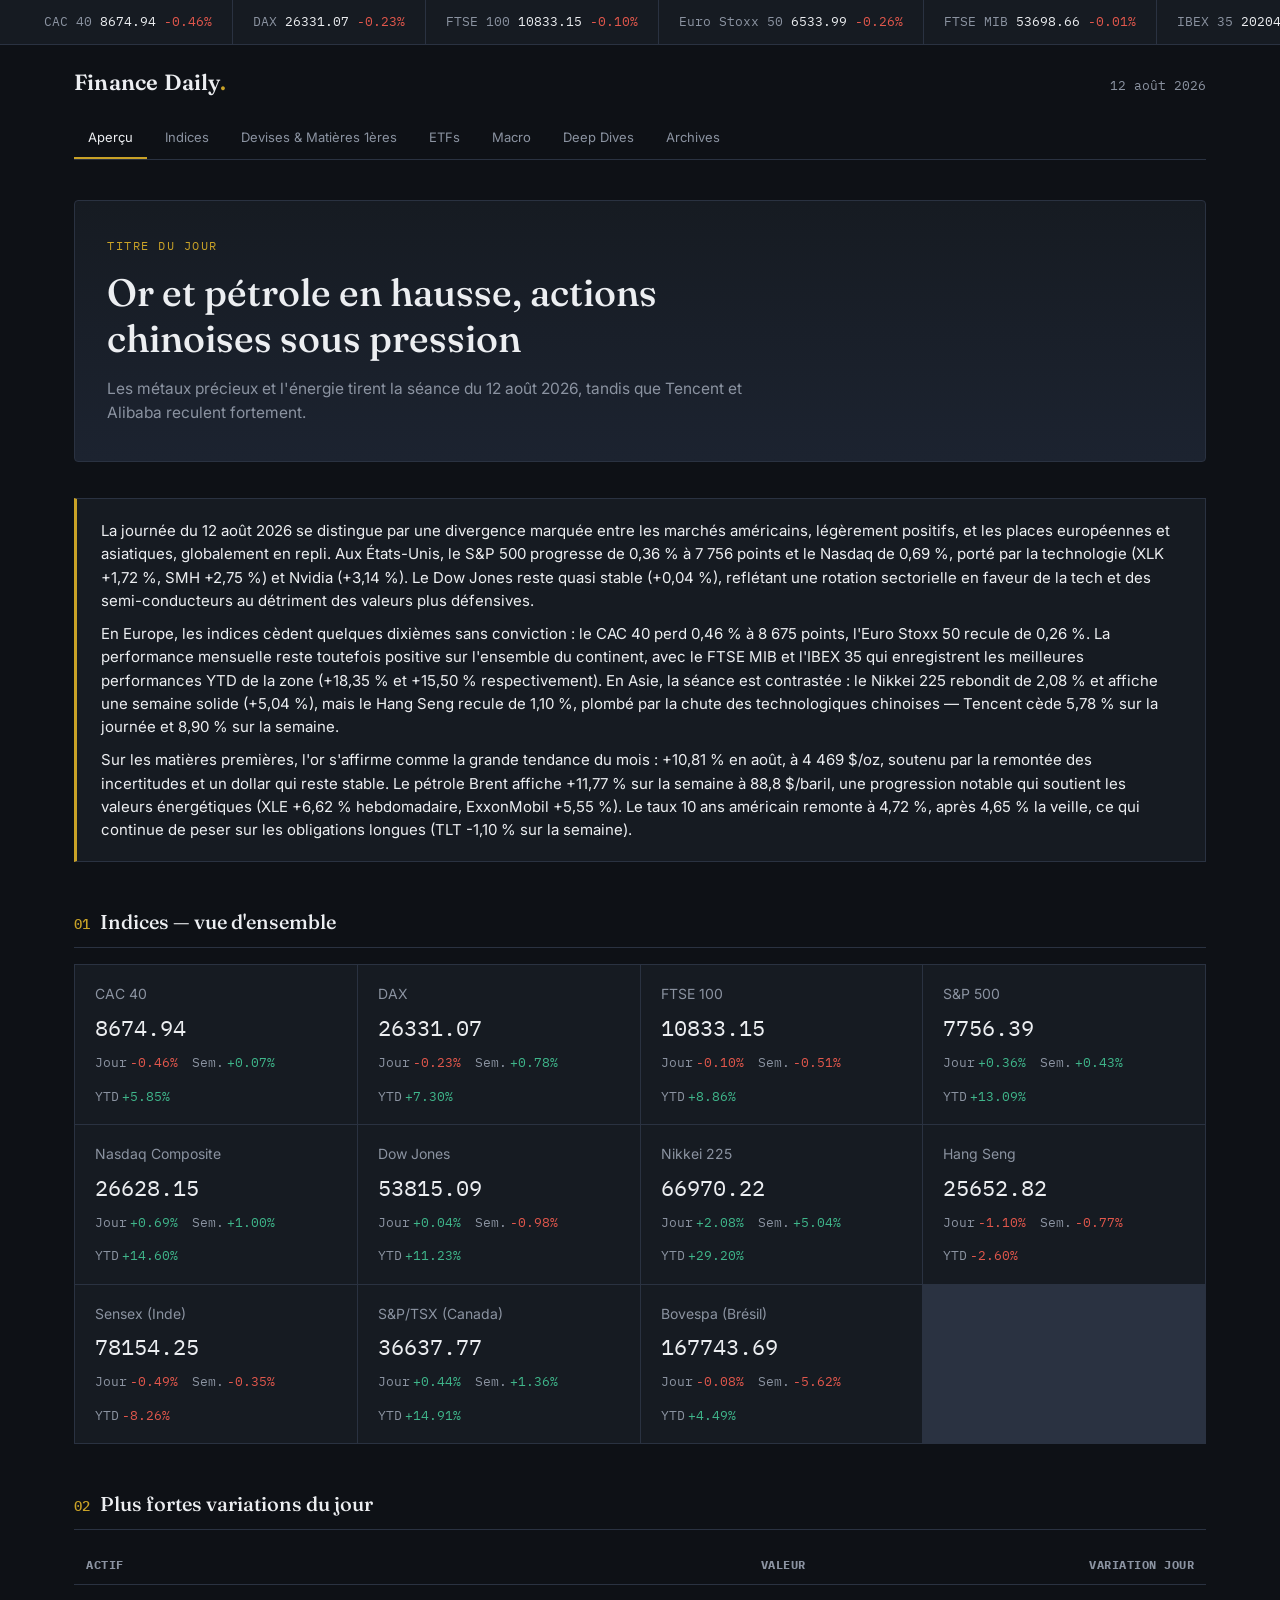
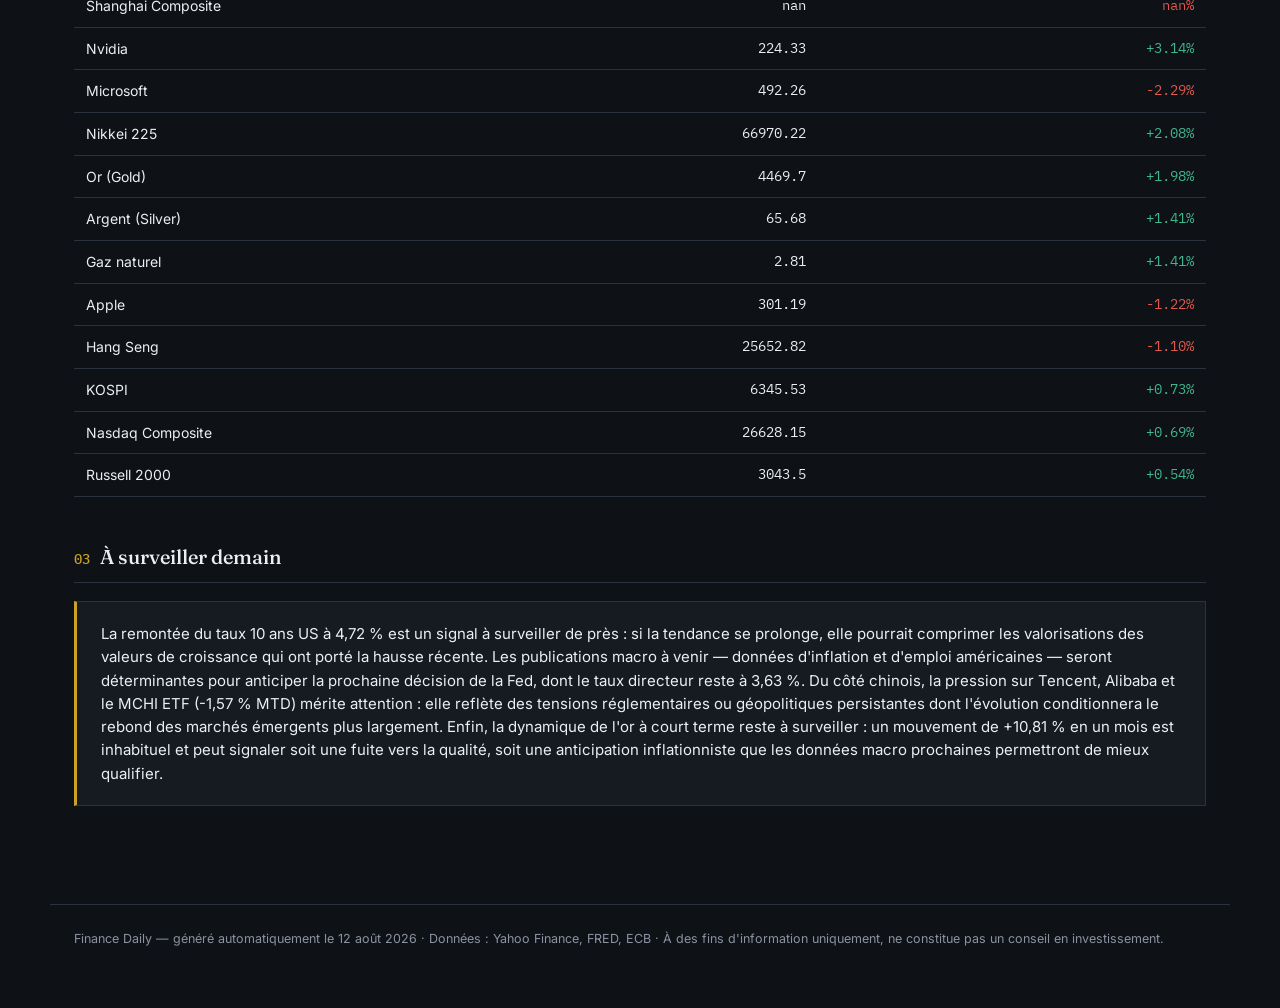
==== commit c379583f: "Rapport du 2026-08-12" ====
--- a/docs/index.html
+++ b/docs/index.html
@@ -50,26 +50,26 @@
   
   <div class="ticker-item">
     <span class="name">S&P 500</span>
-    <span class="val">7750.96</span>
-    <span class="chg pos">+0.29%</span>
+    <span class="val">7756.39</span>
+    <span class="chg pos">+0.36%</span>
   </div>
   
   <div class="ticker-item">
     <span class="name">Nasdaq Composite</span>
-    <span class="val">26594.07</span>
-    <span class="chg pos">+0.56%</span>
+    <span class="val">26628.15</span>
+    <span class="chg pos">+0.69%</span>
   </div>
   
   <div class="ticker-item">
     <span class="name">Dow Jones</span>
-    <span class="val">53802.81</span>
-    <span class="chg pos">+0.02%</span>
+    <span class="val">53815.09</span>
+    <span class="chg pos">+0.04%</span>
   </div>
   
   <div class="ticker-item">
     <span class="name">Russell 2000</span>
-    <span class="val">3041.41</span>
-    <span class="chg pos">+0.47%</span>
+    <span class="val">3043.5</span>
+    <span class="chg pos">+0.54%</span>
   </div>
   
   <div class="ticker-item">
@@ -104,32 +104,32 @@
   
   <div class="ticker-item">
     <span class="name">Sensex (Inde)</span>
-    <span class="val">77966.35</span>
-    <span class="chg neg">-0.24%</span>
+    <span class="val">78154.25</span>
+    <span class="chg neg">-0.49%</span>
   </div>
   
   <div class="ticker-item">
     <span class="name">Nifty 50 (Inde)</span>
-    <span class="val">24435.95</span>
-    <span class="chg neg">-0.15%</span>
+    <span class="val">24471.7</span>
+    <span class="chg neg">-0.46%</span>
   </div>
   
   <div class="ticker-item">
     <span class="name">S&P/TSX (Canada)</span>
-    <span class="val">36624.14</span>
-    <span class="chg pos">+0.41%</span>
+    <span class="val">36637.77</span>
+    <span class="chg pos">+0.44%</span>
   </div>
   
   <div class="ticker-item">
     <span class="name">Bovespa (Brésil)</span>
-    <span class="val">167997.3</span>
-    <span class="chg pos">+0.07%</span>
+    <span class="val">167743.69</span>
+    <span class="chg neg">-0.08%</span>
   </div>
   
   <div class="ticker-item">
     <span class="name">IPC (Mexique)</span>
-    <span class="val">65801.95</span>
-    <span class="chg pos">+0.36%</span>
+    <span class="val">65815.06</span>
+    <span class="chg pos">+0.38%</span>
   </div>
   
 </div>
@@ -155,17 +155,17 @@
 
 <div class="hero">
   <div class="eyebrow">Titre du jour</div>
-  <h1>Or au plus haut, pétrole en rebond, tech US résiste</h1>
-  <p class="lede">Les métaux précieux et l'énergie dominent la séance du 12 août 2026, tandis que les grandes capitalisations tech européennes reculent.</p>
+  <h1>Or et pétrole en hausse, actions chinoises sous pression</h1>
+  <p class="lede">Les métaux précieux et l'énergie tirent la séance du 12 août 2026, tandis que Tencent et Alibaba reculent fortement.</p>
 </div>
 
 <div class="analysis">
   
-  <p>La journée du 12 août 2026 se distingue par la poursuite du rally des matières premières, en particulier des métaux précieux et de l'énergie. L'or franchit 4 459 $/oz (+1,75% sur la séance, +10,56% sur le mois), un niveau historiquement élevé qui reflète une demande soutenue de valeurs refuges dans un contexte de taux longs américains en hausse : le 10 ans US s'établit à 4,72%, contre 4,65% la veille. Le Brent progresse à 88,86$ (+11,84% sur la semaine), porté par des tensions sur l'offre, tandis que le WTI consolide à 83,12$ après un fort rebond hebdomadaire de 10,5%.</p>
-  
-  <p>Du côté des actions, la divergence géographique est marquée. Les indices américains terminent en légère hausse — S&P 500 +0,29%, Nasdaq +0,56%, Russell 2000 +0,47% — portés par les semi-conducteurs (SMH +2,58%, Nvidia +2,77%, AMD +2,8%) et les financières (JPMorgan +0,86%, BofA +1,05%). En revanche, l'Europe cède du terrain : CAC 40 -0,46%, DAX -0,23%, Euro Stoxx 50 -0,26%. La pression vient notamment des valeurs de consommation haut de gamme et technologiques (LVMH -2,89%, SAP -2,62%), ainsi que des pharma suisses (Novartis -1,32%, Nestlé -1,38%). En Asie, le Nikkei se distingue avec un bond de +2,08% sur la séance (+5,04% sur la semaine), soutenu par le yen qui reste faible à 159,51 USD/JPY.</p>
-  
-  <p>Sur le plan macro, le taux de chômage américain de juillet ressort à 4,1%, en légère amélioration par rapport aux 4,2% de juin, signal d'un marché du travail qui résiste. L'inflation US (CPI) progresse marginalement (332,81 vs 332,57), confirmant une désinflation lente. La Fed maintient ses taux à 3,63%, sans signal de mouvement imminent. Ce contexte — croissance résiliente, inflation persistante, taux longs en hausse — continue de peser sur les obligations longues (TLT -0,03% sur la séance, -3,06% YTD) et d'alimenter la rotation sectorielle vers l'énergie, les financières et les semi-conducteurs au détriment des valeurs de croissance chères.</p>
+  <p>La journée du 12 août 2026 se distingue par une divergence marquée entre les marchés américains, légèrement positifs, et les places européennes et asiatiques, globalement en repli. Aux États-Unis, le S&P 500 progresse de 0,36 % à 7 756 points et le Nasdaq de 0,69 %, porté par la technologie (XLK +1,72 %, SMH +2,75 %) et Nvidia (+3,14 %). Le Dow Jones reste quasi stable (+0,04 %), reflétant une rotation sectorielle en faveur de la tech et des semi-conducteurs au détriment des valeurs plus défensives.</p>
+  
+  <p>En Europe, les indices cèdent quelques dixièmes sans conviction : le CAC 40 perd 0,46 % à 8 675 points, l'Euro Stoxx 50 recule de 0,26 %. La performance mensuelle reste toutefois positive sur l'ensemble du continent, avec le FTSE MIB et l'IBEX 35 qui enregistrent les meilleures performances YTD de la zone (+18,35 % et +15,50 % respectivement). En Asie, la séance est contrastée : le Nikkei 225 rebondit de 2,08 % et affiche une semaine solide (+5,04 %), mais le Hang Seng recule de 1,10 %, plombé par la chute des technologiques chinoises — Tencent cède 5,78 % sur la journée et 8,90 % sur la semaine.</p>
+  
+  <p>Sur les matières premières, l'or s'affirme comme la grande tendance du mois : +10,81 % en août, à 4 469 $/oz, soutenu par la remontée des incertitudes et un dollar qui reste stable. Le pétrole Brent affiche +11,77 % sur la semaine à 88,8 $/baril, une progression notable qui soutient les valeurs énergétiques (XLE +6,62 % hebdomadaire, ExxonMobil +5,55 %). Le taux 10 ans américain remonte à 4,72 %, après 4,65 % la veille, ce qui continue de peser sur les obligations longues (TLT -1,10 % sur la semaine).</p>
   
 </div>
 
@@ -204,31 +204,31 @@
   
   <div class="card">
     <div class="name">S&P 500</div>
-    <div class="value">7750.96</div>
-    <div class="chgs">
-      <span><span class="label">Jour</span><span class="pos">+0.29%</span></span>
-      <span><span class="label">Sem.</span><span class="pos">+0.35%</span></span>
-      <span><span class="label">YTD</span><span class="pos">+13.01%</span></span>
+    <div class="value">7756.39</div>
+    <div class="chgs">
+      <span><span class="label">Jour</span><span class="pos">+0.36%</span></span>
+      <span><span class="label">Sem.</span><span class="pos">+0.43%</span></span>
+      <span><span class="label">YTD</span><span class="pos">+13.09%</span></span>
     </div>
   </div>
   
   <div class="card">
     <div class="name">Nasdaq Composite</div>
-    <div class="value">26594.07</div>
-    <div class="chgs">
-      <span><span class="label">Jour</span><span class="pos">+0.56%</span></span>
-      <span><span class="label">Sem.</span><span class="pos">+0.87%</span></span>
-      <span><span class="label">YTD</span><span class="pos">+14.45%</span></span>
+    <div class="value">26628.15</div>
+    <div class="chgs">
+      <span><span class="label">Jour</span><span class="pos">+0.69%</span></span>
+      <span><span class="label">Sem.</span><span class="pos">+1.00%</span></span>
+      <span><span class="label">YTD</span><span class="pos">+14.60%</span></span>
     </div>
   </div>
   
   <div class="card">
     <div class="name">Dow Jones</div>
-    <div class="value">53802.81</div>
-    <div class="chgs">
-      <span><span class="label">Jour</span><span class="pos">+0.02%</span></span>
-      <span><span class="label">Sem.</span><span class="neg">-1.01%</span></span>
-      <span><span class="label">YTD</span><span class="pos">+11.20%</span></span>
+    <div class="value">53815.09</div>
+    <div class="chgs">
+      <span><span class="label">Jour</span><span class="pos">+0.04%</span></span>
+      <span><span class="label">Sem.</span><span class="neg">-0.98%</span></span>
+      <span><span class="label">YTD</span><span class="pos">+11.23%</span></span>
     </div>
   </div>
   
@@ -254,31 +254,31 @@
   
   <div class="card">
     <div class="name">Sensex (Inde)</div>
-    <div class="value">77966.35</div>
-    <div class="chgs">
-      <span><span class="label">Jour</span><span class="neg">-0.24%</span></span>
-      <span><span class="label">Sem.</span><span class="neg">-0.78%</span></span>
-      <span><span class="label">YTD</span><span class="neg">-8.48%</span></span>
+    <div class="value">78154.25</div>
+    <div class="chgs">
+      <span><span class="label">Jour</span><span class="neg">-0.49%</span></span>
+      <span><span class="label">Sem.</span><span class="neg">-0.35%</span></span>
+      <span><span class="label">YTD</span><span class="neg">-8.26%</span></span>
     </div>
   </div>
   
   <div class="card">
     <div class="name">S&P/TSX (Canada)</div>
-    <div class="value">36624.14</div>
-    <div class="chgs">
-      <span><span class="label">Jour</span><span class="pos">+0.41%</span></span>
-      <span><span class="label">Sem.</span><span class="pos">+1.32%</span></span>
-      <span><span class="label">YTD</span><span class="pos">+14.87%</span></span>
+    <div class="value">36637.77</div>
+    <div class="chgs">
+      <span><span class="label">Jour</span><span class="pos">+0.44%</span></span>
+      <span><span class="label">Sem.</span><span class="pos">+1.36%</span></span>
+      <span><span class="label">YTD</span><span class="pos">+14.91%</span></span>
     </div>
   </div>
   
   <div class="card">
     <div class="name">Bovespa (Brésil)</div>
-    <div class="value">167997.3</div>
-    <div class="chgs">
-      <span><span class="label">Jour</span><span class="pos">+0.07%</span></span>
-      <span><span class="label">Sem.</span><span class="neg">-5.47%</span></span>
-      <span><span class="label">YTD</span><span class="pos">+4.65%</span></span>
+    <div class="value">167743.69</div>
+    <div class="chgs">
+      <span><span class="label">Jour</span><span class="neg">-0.08%</span></span>
+      <span><span class="label">Sem.</span><span class="neg">-5.62%</span></span>
+      <span><span class="label">YTD</span><span class="pos">+4.49%</span></span>
     </div>
   </div>
   
@@ -291,27 +291,27 @@
   
   <tr><td>Shanghai Composite</td><td>nan</td><td class="neg">nan%</td></tr>
   
-  <tr><td>Meta</td><td>580.52</td><td class="neg">-3.10%</td></tr>
-  
-  <tr><td>LVMH</td><td>464.95</td><td class="neg">-2.89%</td></tr>
-  
-  <tr><td>AMD</td><td>487.58</td><td class="pos">+2.80%</td></tr>
-  
-  <tr><td>Nvidia</td><td>223.52</td><td class="pos">+2.77%</td></tr>
-  
-  <tr><td>Caterpillar</td><td>866.0</td><td class="pos">+2.68%</td></tr>
-  
-  <tr><td>SAP</td><td>175.96</td><td class="neg">-2.62%</td></tr>
-  
-  <tr><td>Microsoft</td><td>492.36</td><td class="neg">-2.27%</td></tr>
+  <tr><td>Nvidia</td><td>224.33</td><td class="pos">+3.14%</td></tr>
+  
+  <tr><td>Microsoft</td><td>492.26</td><td class="neg">-2.29%</td></tr>
   
   <tr><td>Nikkei 225</td><td>66970.22</td><td class="pos">+2.08%</td></tr>
   
-  <tr><td>Tesla</td><td>326.52</td><td class="neg">-1.89%</td></tr>
-  
-  <tr><td>Or (Gold)</td><td>4459.5</td><td class="pos">+1.75%</td></tr>
-  
-  <tr><td>Amazon</td><td>268.23</td><td class="neg">-1.48%</td></tr>
+  <tr><td>Or (Gold)</td><td>4469.7</td><td class="pos">+1.98%</td></tr>
+  
+  <tr><td>Argent (Silver)</td><td>65.68</td><td class="pos">+1.41%</td></tr>
+  
+  <tr><td>Gaz naturel</td><td>2.81</td><td class="pos">+1.41%</td></tr>
+  
+  <tr><td>Apple</td><td>301.19</td><td class="neg">-1.22%</td></tr>
+  
+  <tr><td>Hang Seng</td><td>25652.82</td><td class="neg">-1.10%</td></tr>
+  
+  <tr><td>KOSPI</td><td>6345.53</td><td class="pos">+0.73%</td></tr>
+  
+  <tr><td>Nasdaq Composite</td><td>26628.15</td><td class="pos">+0.69%</td></tr>
+  
+  <tr><td>Russell 2000</td><td>3043.5</td><td class="pos">+0.54%</td></tr>
   
   </tbody>
 </table>
@@ -319,7 +319,7 @@
 <h2 class="section-title"><span class="index">03</span>À surveiller demain</h2>
 <div class="analysis">
   
-  <p>Les prochains jours seront marqués par plusieurs publications macro aux États-Unis, notamment les chiffres des ventes au détail et l'indice des prix à la production (PPI), qui permettront d'affiner les anticipations sur la trajectoire de la Fed. La remontée du taux 10 ans US à 4,72% sera un point de vigilance clé : un franchissement durable de ce niveau risque de peser davantage sur les multiples de valorisation des valeurs de croissance. Côté matières premières, la dynamique du pétrole (Brent +11,84% en une semaine) mérite un suivi attentif — tout retournement pourrait impacter ExxonMobil, TotalEnergies et l'ETF XLE. Enfin, la faiblesse persistante de Tencent (-5,76% sur la séance, -10,37% sur le mois) et du Hang Seng (-1,1%) rappelle que la Chine reste un risque à part dans les portefeuilles exposés aux émergents.</p>
+  <p>La remontée du taux 10 ans US à 4,72 % est un signal à surveiller de près : si la tendance se prolonge, elle pourrait comprimer les valorisations des valeurs de croissance qui ont porté la hausse récente. Les publications macro à venir — données d'inflation et d'emploi américaines — seront déterminantes pour anticiper la prochaine décision de la Fed, dont le taux directeur reste à 3,63 %. Du côté chinois, la pression sur Tencent, Alibaba et le MCHI ETF (-1,57 % MTD) mérite attention : elle reflète des tensions réglementaires ou géopolitiques persistantes dont l'évolution conditionnera le rebond des marchés émergents plus largement. Enfin, la dynamique de l'or à court terme reste à surveiller : un mouvement de +10,81 % en un mois est inhabituel et peut signaler soit une fuite vers la qualité, soit une anticipation inflationniste que les données macro prochaines permettront de mieux qualifier.</p>
   
 </div>
 
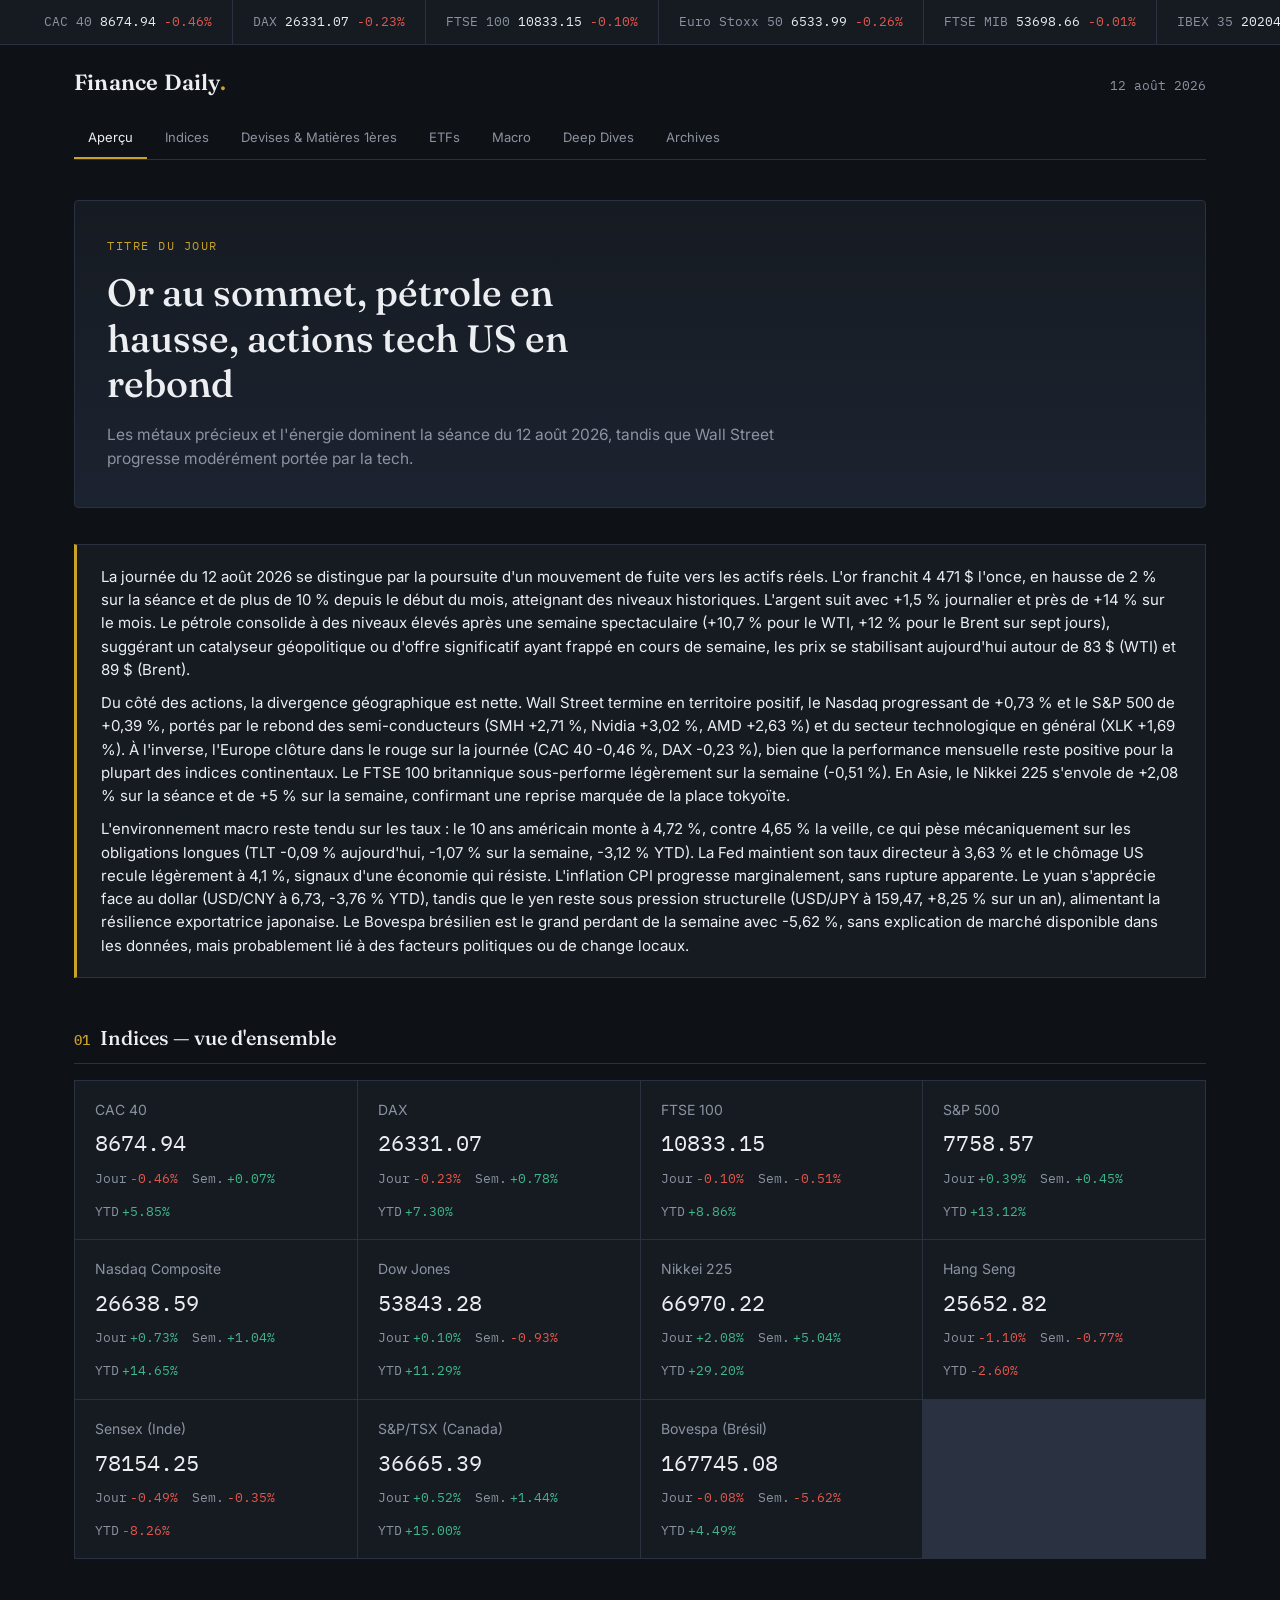
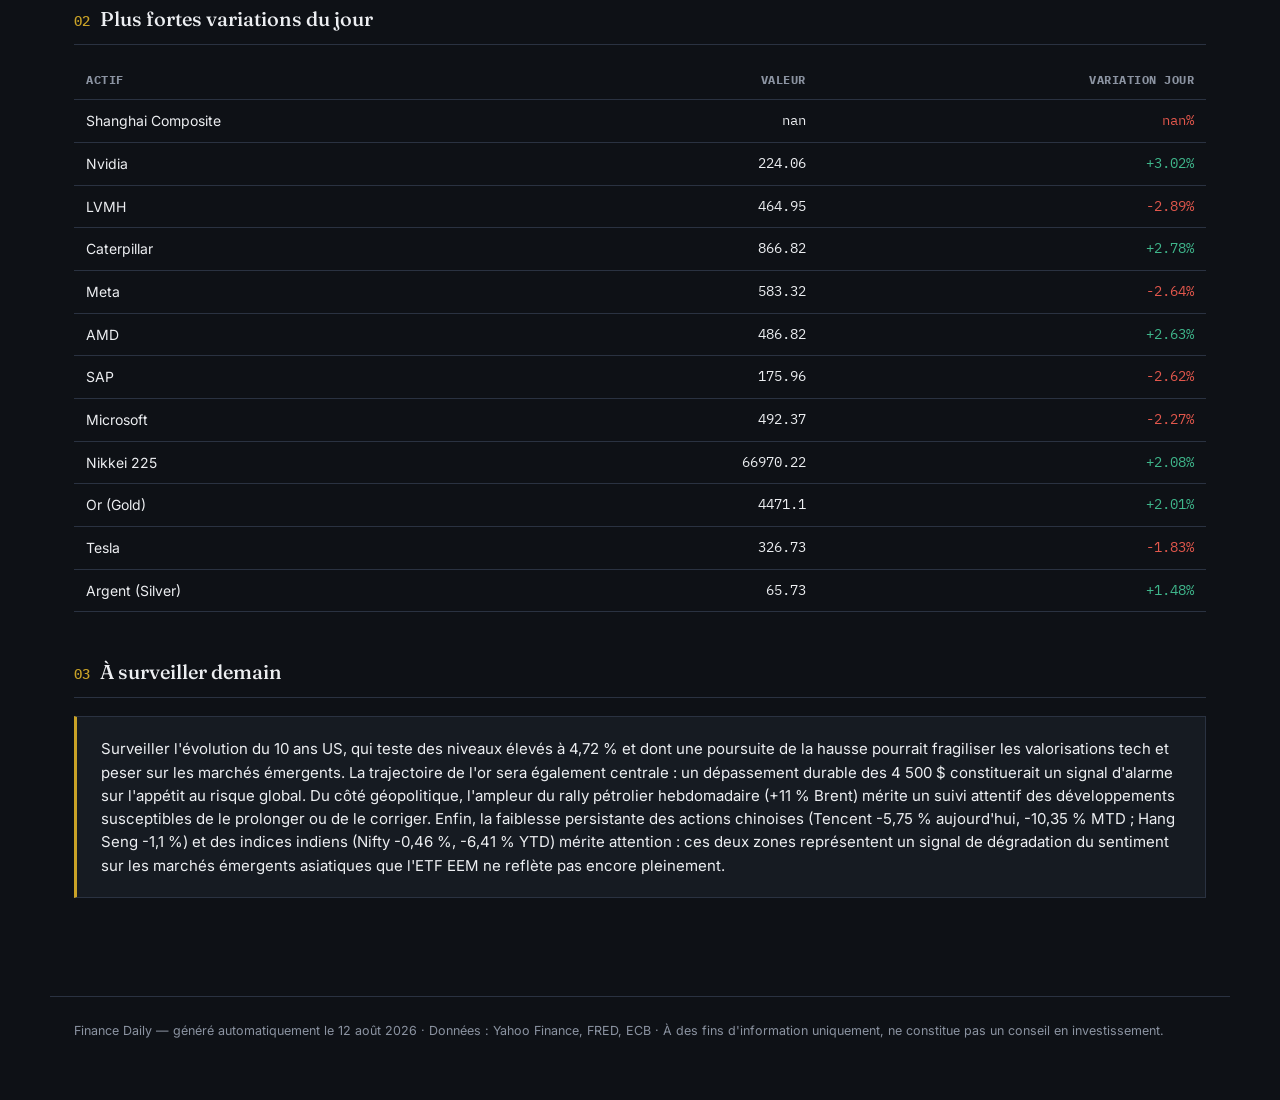
==== commit 675b6d27: "Rapport du 2026-08-12" ====
--- a/docs/index.html
+++ b/docs/index.html
@@ -50,26 +50,26 @@
   
   <div class="ticker-item">
     <span class="name">S&P 500</span>
-    <span class="val">7756.39</span>
-    <span class="chg pos">+0.36%</span>
+    <span class="val">7758.57</span>
+    <span class="chg pos">+0.39%</span>
   </div>
   
   <div class="ticker-item">
     <span class="name">Nasdaq Composite</span>
-    <span class="val">26628.15</span>
-    <span class="chg pos">+0.69%</span>
+    <span class="val">26638.59</span>
+    <span class="chg pos">+0.73%</span>
   </div>
   
   <div class="ticker-item">
     <span class="name">Dow Jones</span>
-    <span class="val">53815.09</span>
-    <span class="chg pos">+0.04%</span>
+    <span class="val">53843.28</span>
+    <span class="chg pos">+0.10%</span>
   </div>
   
   <div class="ticker-item">
     <span class="name">Russell 2000</span>
-    <span class="val">3043.5</span>
-    <span class="chg pos">+0.54%</span>
+    <span class="val">3045.3</span>
+    <span class="chg pos">+0.60%</span>
   </div>
   
   <div class="ticker-item">
@@ -116,20 +116,20 @@
   
   <div class="ticker-item">
     <span class="name">S&P/TSX (Canada)</span>
-    <span class="val">36637.77</span>
-    <span class="chg pos">+0.44%</span>
+    <span class="val">36665.39</span>
+    <span class="chg pos">+0.52%</span>
   </div>
   
   <div class="ticker-item">
     <span class="name">Bovespa (Brésil)</span>
-    <span class="val">167743.69</span>
+    <span class="val">167745.08</span>
     <span class="chg neg">-0.08%</span>
   </div>
   
   <div class="ticker-item">
     <span class="name">IPC (Mexique)</span>
-    <span class="val">65815.06</span>
-    <span class="chg pos">+0.38%</span>
+    <span class="val">65845.19</span>
+    <span class="chg pos">+0.43%</span>
   </div>
   
 </div>
@@ -155,17 +155,17 @@
 
 <div class="hero">
   <div class="eyebrow">Titre du jour</div>
-  <h1>Or et pétrole en hausse, actions chinoises sous pression</h1>
-  <p class="lede">Les métaux précieux et l'énergie tirent la séance du 12 août 2026, tandis que Tencent et Alibaba reculent fortement.</p>
+  <h1>Or au sommet, pétrole en hausse, actions tech US en rebond</h1>
+  <p class="lede">Les métaux précieux et l'énergie dominent la séance du 12 août 2026, tandis que Wall Street progresse modérément portée par la tech.</p>
 </div>
 
 <div class="analysis">
   
-  <p>La journée du 12 août 2026 se distingue par une divergence marquée entre les marchés américains, légèrement positifs, et les places européennes et asiatiques, globalement en repli. Aux États-Unis, le S&P 500 progresse de 0,36 % à 7 756 points et le Nasdaq de 0,69 %, porté par la technologie (XLK +1,72 %, SMH +2,75 %) et Nvidia (+3,14 %). Le Dow Jones reste quasi stable (+0,04 %), reflétant une rotation sectorielle en faveur de la tech et des semi-conducteurs au détriment des valeurs plus défensives.</p>
-  
-  <p>En Europe, les indices cèdent quelques dixièmes sans conviction : le CAC 40 perd 0,46 % à 8 675 points, l'Euro Stoxx 50 recule de 0,26 %. La performance mensuelle reste toutefois positive sur l'ensemble du continent, avec le FTSE MIB et l'IBEX 35 qui enregistrent les meilleures performances YTD de la zone (+18,35 % et +15,50 % respectivement). En Asie, la séance est contrastée : le Nikkei 225 rebondit de 2,08 % et affiche une semaine solide (+5,04 %), mais le Hang Seng recule de 1,10 %, plombé par la chute des technologiques chinoises — Tencent cède 5,78 % sur la journée et 8,90 % sur la semaine.</p>
-  
-  <p>Sur les matières premières, l'or s'affirme comme la grande tendance du mois : +10,81 % en août, à 4 469 $/oz, soutenu par la remontée des incertitudes et un dollar qui reste stable. Le pétrole Brent affiche +11,77 % sur la semaine à 88,8 $/baril, une progression notable qui soutient les valeurs énergétiques (XLE +6,62 % hebdomadaire, ExxonMobil +5,55 %). Le taux 10 ans américain remonte à 4,72 %, après 4,65 % la veille, ce qui continue de peser sur les obligations longues (TLT -1,10 % sur la semaine).</p>
+  <p>La journée du 12 août 2026 se distingue par la poursuite d'un mouvement de fuite vers les actifs réels. L'or franchit 4 471 $ l'once, en hausse de 2 % sur la séance et de plus de 10 % depuis le début du mois, atteignant des niveaux historiques. L'argent suit avec +1,5 % journalier et près de +14 % sur le mois. Le pétrole consolide à des niveaux élevés après une semaine spectaculaire (+10,7 % pour le WTI, +12 % pour le Brent sur sept jours), suggérant un catalyseur géopolitique ou d'offre significatif ayant frappé en cours de semaine, les prix se stabilisant aujourd'hui autour de 83 $ (WTI) et 89 $ (Brent).</p>
+  
+  <p>Du côté des actions, la divergence géographique est nette. Wall Street termine en territoire positif, le Nasdaq progressant de +0,73 % et le S&P 500 de +0,39 %, portés par le rebond des semi-conducteurs (SMH +2,71 %, Nvidia +3,02 %, AMD +2,63 %) et du secteur technologique en général (XLK +1,69 %). À l'inverse, l'Europe clôture dans le rouge sur la journée (CAC 40 -0,46 %, DAX -0,23 %), bien que la performance mensuelle reste positive pour la plupart des indices continentaux. Le FTSE 100 britannique sous-performe légèrement sur la semaine (-0,51 %). En Asie, le Nikkei 225 s'envole de +2,08 % sur la séance et de +5 % sur la semaine, confirmant une reprise marquée de la place tokyoïte.</p>
+  
+  <p>L'environnement macro reste tendu sur les taux : le 10 ans américain monte à 4,72 %, contre 4,65 % la veille, ce qui pèse mécaniquement sur les obligations longues (TLT -0,09 % aujourd'hui, -1,07 % sur la semaine, -3,12 % YTD). La Fed maintient son taux directeur à 3,63 % et le chômage US recule légèrement à 4,1 %, signaux d'une économie qui résiste. L'inflation CPI progresse marginalement, sans rupture apparente. Le yuan s'apprécie face au dollar (USD/CNY à 6,73, -3,76 % YTD), tandis que le yen reste sous pression structurelle (USD/JPY à 159,47, +8,25 % sur un an), alimentant la résilience exportatrice japonaise. Le Bovespa brésilien est le grand perdant de la semaine avec -5,62 %, sans explication de marché disponible dans les données, mais probablement lié à des facteurs politiques ou de change locaux.</p>
   
 </div>
 
@@ -204,31 +204,31 @@
   
   <div class="card">
     <div class="name">S&P 500</div>
-    <div class="value">7756.39</div>
-    <div class="chgs">
-      <span><span class="label">Jour</span><span class="pos">+0.36%</span></span>
-      <span><span class="label">Sem.</span><span class="pos">+0.43%</span></span>
-      <span><span class="label">YTD</span><span class="pos">+13.09%</span></span>
+    <div class="value">7758.57</div>
+    <div class="chgs">
+      <span><span class="label">Jour</span><span class="pos">+0.39%</span></span>
+      <span><span class="label">Sem.</span><span class="pos">+0.45%</span></span>
+      <span><span class="label">YTD</span><span class="pos">+13.12%</span></span>
     </div>
   </div>
   
   <div class="card">
     <div class="name">Nasdaq Composite</div>
-    <div class="value">26628.15</div>
-    <div class="chgs">
-      <span><span class="label">Jour</span><span class="pos">+0.69%</span></span>
-      <span><span class="label">Sem.</span><span class="pos">+1.00%</span></span>
-      <span><span class="label">YTD</span><span class="pos">+14.60%</span></span>
+    <div class="value">26638.59</div>
+    <div class="chgs">
+      <span><span class="label">Jour</span><span class="pos">+0.73%</span></span>
+      <span><span class="label">Sem.</span><span class="pos">+1.04%</span></span>
+      <span><span class="label">YTD</span><span class="pos">+14.65%</span></span>
     </div>
   </div>
   
   <div class="card">
     <div class="name">Dow Jones</div>
-    <div class="value">53815.09</div>
-    <div class="chgs">
-      <span><span class="label">Jour</span><span class="pos">+0.04%</span></span>
-      <span><span class="label">Sem.</span><span class="neg">-0.98%</span></span>
-      <span><span class="label">YTD</span><span class="pos">+11.23%</span></span>
+    <div class="value">53843.28</div>
+    <div class="chgs">
+      <span><span class="label">Jour</span><span class="pos">+0.10%</span></span>
+      <span><span class="label">Sem.</span><span class="neg">-0.93%</span></span>
+      <span><span class="label">YTD</span><span class="pos">+11.29%</span></span>
     </div>
   </div>
   
@@ -264,17 +264,17 @@
   
   <div class="card">
     <div class="name">S&P/TSX (Canada)</div>
-    <div class="value">36637.77</div>
-    <div class="chgs">
-      <span><span class="label">Jour</span><span class="pos">+0.44%</span></span>
-      <span><span class="label">Sem.</span><span class="pos">+1.36%</span></span>
-      <span><span class="label">YTD</span><span class="pos">+14.91%</span></span>
+    <div class="value">36665.39</div>
+    <div class="chgs">
+      <span><span class="label">Jour</span><span class="pos">+0.52%</span></span>
+      <span><span class="label">Sem.</span><span class="pos">+1.44%</span></span>
+      <span><span class="label">YTD</span><span class="pos">+15.00%</span></span>
     </div>
   </div>
   
   <div class="card">
     <div class="name">Bovespa (Brésil)</div>
-    <div class="value">167743.69</div>
+    <div class="value">167745.08</div>
     <div class="chgs">
       <span><span class="label">Jour</span><span class="neg">-0.08%</span></span>
       <span><span class="label">Sem.</span><span class="neg">-5.62%</span></span>
@@ -291,27 +291,27 @@
   
   <tr><td>Shanghai Composite</td><td>nan</td><td class="neg">nan%</td></tr>
   
-  <tr><td>Nvidia</td><td>224.33</td><td class="pos">+3.14%</td></tr>
-  
-  <tr><td>Microsoft</td><td>492.26</td><td class="neg">-2.29%</td></tr>
+  <tr><td>Nvidia</td><td>224.06</td><td class="pos">+3.02%</td></tr>
+  
+  <tr><td>LVMH</td><td>464.95</td><td class="neg">-2.89%</td></tr>
+  
+  <tr><td>Caterpillar</td><td>866.82</td><td class="pos">+2.78%</td></tr>
+  
+  <tr><td>Meta</td><td>583.32</td><td class="neg">-2.64%</td></tr>
+  
+  <tr><td>AMD</td><td>486.82</td><td class="pos">+2.63%</td></tr>
+  
+  <tr><td>SAP</td><td>175.96</td><td class="neg">-2.62%</td></tr>
+  
+  <tr><td>Microsoft</td><td>492.37</td><td class="neg">-2.27%</td></tr>
   
   <tr><td>Nikkei 225</td><td>66970.22</td><td class="pos">+2.08%</td></tr>
   
-  <tr><td>Or (Gold)</td><td>4469.7</td><td class="pos">+1.98%</td></tr>
-  
-  <tr><td>Argent (Silver)</td><td>65.68</td><td class="pos">+1.41%</td></tr>
-  
-  <tr><td>Gaz naturel</td><td>2.81</td><td class="pos">+1.41%</td></tr>
-  
-  <tr><td>Apple</td><td>301.19</td><td class="neg">-1.22%</td></tr>
-  
-  <tr><td>Hang Seng</td><td>25652.82</td><td class="neg">-1.10%</td></tr>
-  
-  <tr><td>KOSPI</td><td>6345.53</td><td class="pos">+0.73%</td></tr>
-  
-  <tr><td>Nasdaq Composite</td><td>26628.15</td><td class="pos">+0.69%</td></tr>
-  
-  <tr><td>Russell 2000</td><td>3043.5</td><td class="pos">+0.54%</td></tr>
+  <tr><td>Or (Gold)</td><td>4471.1</td><td class="pos">+2.01%</td></tr>
+  
+  <tr><td>Tesla</td><td>326.73</td><td class="neg">-1.83%</td></tr>
+  
+  <tr><td>Argent (Silver)</td><td>65.73</td><td class="pos">+1.48%</td></tr>
   
   </tbody>
 </table>
@@ -319,7 +319,7 @@
 <h2 class="section-title"><span class="index">03</span>À surveiller demain</h2>
 <div class="analysis">
   
-  <p>La remontée du taux 10 ans US à 4,72 % est un signal à surveiller de près : si la tendance se prolonge, elle pourrait comprimer les valorisations des valeurs de croissance qui ont porté la hausse récente. Les publications macro à venir — données d'inflation et d'emploi américaines — seront déterminantes pour anticiper la prochaine décision de la Fed, dont le taux directeur reste à 3,63 %. Du côté chinois, la pression sur Tencent, Alibaba et le MCHI ETF (-1,57 % MTD) mérite attention : elle reflète des tensions réglementaires ou géopolitiques persistantes dont l'évolution conditionnera le rebond des marchés émergents plus largement. Enfin, la dynamique de l'or à court terme reste à surveiller : un mouvement de +10,81 % en un mois est inhabituel et peut signaler soit une fuite vers la qualité, soit une anticipation inflationniste que les données macro prochaines permettront de mieux qualifier.</p>
+  <p>Surveiller l'évolution du 10 ans US, qui teste des niveaux élevés à 4,72 % et dont une poursuite de la hausse pourrait fragiliser les valorisations tech et peser sur les marchés émergents. La trajectoire de l'or sera également centrale : un dépassement durable des 4 500 $ constituerait un signal d'alarme sur l'appétit au risque global. Du côté géopolitique, l'ampleur du rally pétrolier hebdomadaire (+11 % Brent) mérite un suivi attentif des développements susceptibles de le prolonger ou de le corriger. Enfin, la faiblesse persistante des actions chinoises (Tencent -5,75 % aujourd'hui, -10,35 % MTD ; Hang Seng -1,1 %) et des indices indiens (Nifty -0,46 %, -6,41 % YTD) mérite attention : ces deux zones représentent un signal de dégradation du sentiment sur les marchés émergents asiatiques que l'ETF EEM ne reflète pas encore pleinement.</p>
   
 </div>
 
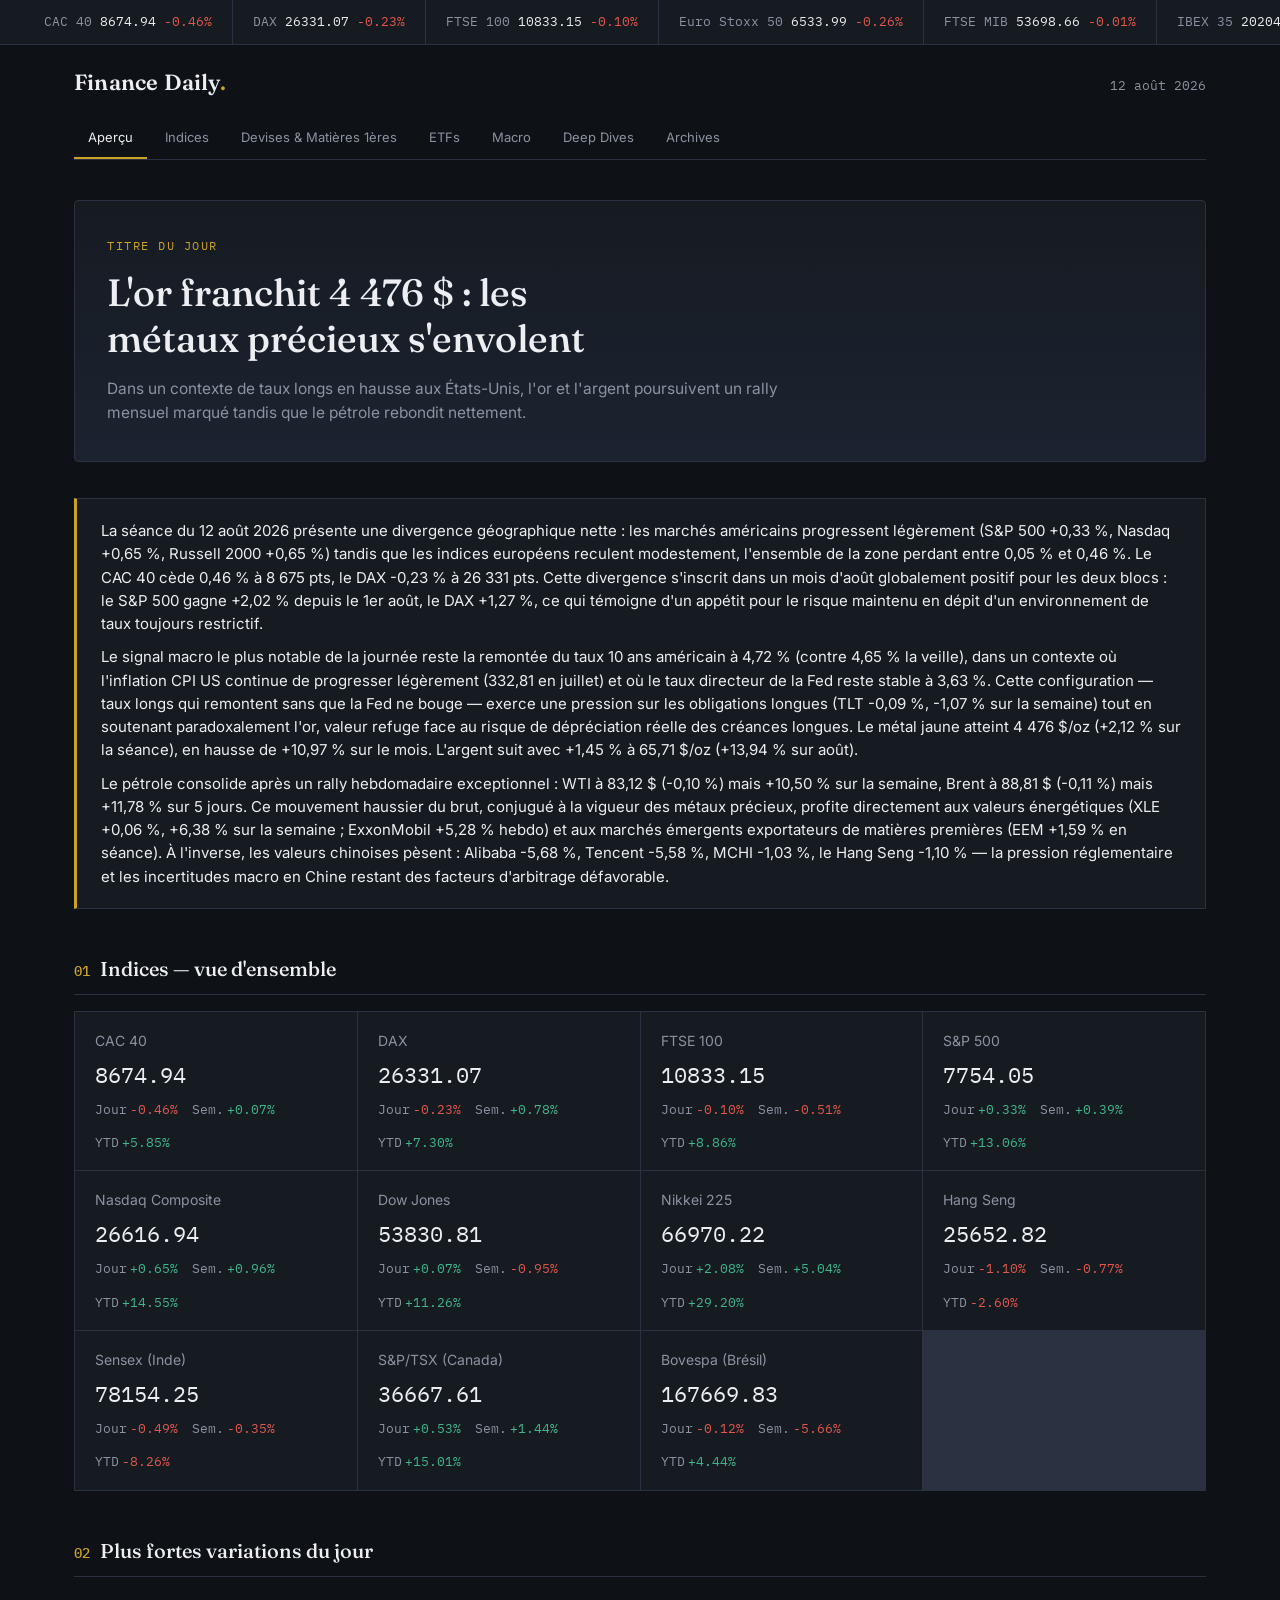
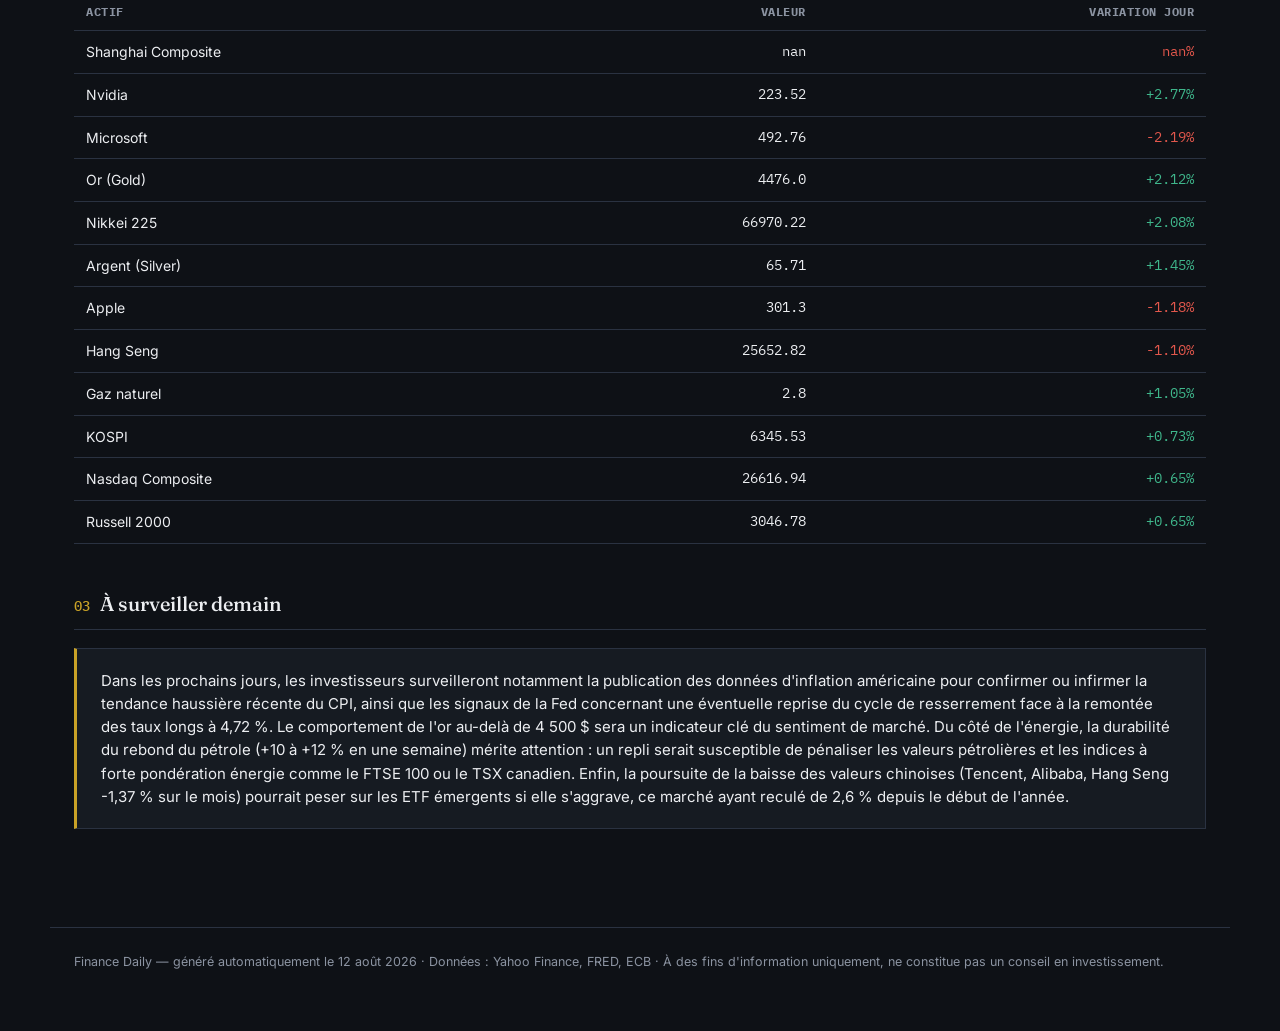
==== commit cfeed4d9: "Rapport du 2026-08-12" ====
--- a/docs/index.html
+++ b/docs/index.html
@@ -50,26 +50,26 @@
   
   <div class="ticker-item">
     <span class="name">S&P 500</span>
-    <span class="val">7758.57</span>
-    <span class="chg pos">+0.39%</span>
+    <span class="val">7754.05</span>
+    <span class="chg pos">+0.33%</span>
   </div>
   
   <div class="ticker-item">
     <span class="name">Nasdaq Composite</span>
-    <span class="val">26638.59</span>
-    <span class="chg pos">+0.73%</span>
+    <span class="val">26616.94</span>
+    <span class="chg pos">+0.65%</span>
   </div>
   
   <div class="ticker-item">
     <span class="name">Dow Jones</span>
-    <span class="val">53843.28</span>
-    <span class="chg pos">+0.10%</span>
+    <span class="val">53830.81</span>
+    <span class="chg pos">+0.07%</span>
   </div>
   
   <div class="ticker-item">
     <span class="name">Russell 2000</span>
-    <span class="val">3045.3</span>
-    <span class="chg pos">+0.60%</span>
+    <span class="val">3046.78</span>
+    <span class="chg pos">+0.65%</span>
   </div>
   
   <div class="ticker-item">
@@ -116,20 +116,20 @@
   
   <div class="ticker-item">
     <span class="name">S&P/TSX (Canada)</span>
-    <span class="val">36665.39</span>
-    <span class="chg pos">+0.52%</span>
+    <span class="val">36667.61</span>
+    <span class="chg pos">+0.53%</span>
   </div>
   
   <div class="ticker-item">
     <span class="name">Bovespa (Brésil)</span>
-    <span class="val">167745.08</span>
-    <span class="chg neg">-0.08%</span>
+    <span class="val">167669.83</span>
+    <span class="chg neg">-0.12%</span>
   </div>
   
   <div class="ticker-item">
     <span class="name">IPC (Mexique)</span>
-    <span class="val">65845.19</span>
-    <span class="chg pos">+0.43%</span>
+    <span class="val">65811.24</span>
+    <span class="chg pos">+0.38%</span>
   </div>
   
 </div>
@@ -155,17 +155,17 @@
 
 <div class="hero">
   <div class="eyebrow">Titre du jour</div>
-  <h1>Or au sommet, pétrole en hausse, actions tech US en rebond</h1>
-  <p class="lede">Les métaux précieux et l'énergie dominent la séance du 12 août 2026, tandis que Wall Street progresse modérément portée par la tech.</p>
+  <h1>L'or franchit 4 476 $ : les métaux précieux s'envolent</h1>
+  <p class="lede">Dans un contexte de taux longs en hausse aux États-Unis, l'or et l'argent poursuivent un rally mensuel marqué tandis que le pétrole rebondit nettement.</p>
 </div>
 
 <div class="analysis">
   
-  <p>La journée du 12 août 2026 se distingue par la poursuite d'un mouvement de fuite vers les actifs réels. L'or franchit 4 471 $ l'once, en hausse de 2 % sur la séance et de plus de 10 % depuis le début du mois, atteignant des niveaux historiques. L'argent suit avec +1,5 % journalier et près de +14 % sur le mois. Le pétrole consolide à des niveaux élevés après une semaine spectaculaire (+10,7 % pour le WTI, +12 % pour le Brent sur sept jours), suggérant un catalyseur géopolitique ou d'offre significatif ayant frappé en cours de semaine, les prix se stabilisant aujourd'hui autour de 83 $ (WTI) et 89 $ (Brent).</p>
-  
-  <p>Du côté des actions, la divergence géographique est nette. Wall Street termine en territoire positif, le Nasdaq progressant de +0,73 % et le S&P 500 de +0,39 %, portés par le rebond des semi-conducteurs (SMH +2,71 %, Nvidia +3,02 %, AMD +2,63 %) et du secteur technologique en général (XLK +1,69 %). À l'inverse, l'Europe clôture dans le rouge sur la journée (CAC 40 -0,46 %, DAX -0,23 %), bien que la performance mensuelle reste positive pour la plupart des indices continentaux. Le FTSE 100 britannique sous-performe légèrement sur la semaine (-0,51 %). En Asie, le Nikkei 225 s'envole de +2,08 % sur la séance et de +5 % sur la semaine, confirmant une reprise marquée de la place tokyoïte.</p>
-  
-  <p>L'environnement macro reste tendu sur les taux : le 10 ans américain monte à 4,72 %, contre 4,65 % la veille, ce qui pèse mécaniquement sur les obligations longues (TLT -0,09 % aujourd'hui, -1,07 % sur la semaine, -3,12 % YTD). La Fed maintient son taux directeur à 3,63 % et le chômage US recule légèrement à 4,1 %, signaux d'une économie qui résiste. L'inflation CPI progresse marginalement, sans rupture apparente. Le yuan s'apprécie face au dollar (USD/CNY à 6,73, -3,76 % YTD), tandis que le yen reste sous pression structurelle (USD/JPY à 159,47, +8,25 % sur un an), alimentant la résilience exportatrice japonaise. Le Bovespa brésilien est le grand perdant de la semaine avec -5,62 %, sans explication de marché disponible dans les données, mais probablement lié à des facteurs politiques ou de change locaux.</p>
+  <p>La séance du 12 août 2026 présente une divergence géographique nette : les marchés américains progressent légèrement (S&P 500 +0,33 %, Nasdaq +0,65 %, Russell 2000 +0,65 %) tandis que les indices européens reculent modestement, l'ensemble de la zone perdant entre 0,05 % et 0,46 %. Le CAC 40 cède 0,46 % à 8 675 pts, le DAX -0,23 % à 26 331 pts. Cette divergence s'inscrit dans un mois d'août globalement positif pour les deux blocs : le S&P 500 gagne +2,02 % depuis le 1er août, le DAX +1,27 %, ce qui témoigne d'un appétit pour le risque maintenu en dépit d'un environnement de taux toujours restrictif.</p>
+  
+  <p>Le signal macro le plus notable de la journée reste la remontée du taux 10 ans américain à 4,72 % (contre 4,65 % la veille), dans un contexte où l'inflation CPI US continue de progresser légèrement (332,81 en juillet) et où le taux directeur de la Fed reste stable à 3,63 %. Cette configuration — taux longs qui remontent sans que la Fed ne bouge — exerce une pression sur les obligations longues (TLT -0,09 %, -1,07 % sur la semaine) tout en soutenant paradoxalement l'or, valeur refuge face au risque de dépréciation réelle des créances longues. Le métal jaune atteint 4 476 $/oz (+2,12 % sur la séance), en hausse de +10,97 % sur le mois. L'argent suit avec +1,45 % à 65,71 $/oz (+13,94 % sur août).</p>
+  
+  <p>Le pétrole consolide après un rally hebdomadaire exceptionnel : WTI à 83,12 $ (-0,10 %) mais +10,50 % sur la semaine, Brent à 88,81 $ (-0,11 %) mais +11,78 % sur 5 jours. Ce mouvement haussier du brut, conjugué à la vigueur des métaux précieux, profite directement aux valeurs énergétiques (XLE +0,06 %, +6,38 % sur la semaine ; ExxonMobil +5,28 % hebdo) et aux marchés émergents exportateurs de matières premières (EEM +1,59 % en séance). À l'inverse, les valeurs chinoises pèsent : Alibaba -5,68 %, Tencent -5,58 %, MCHI -1,03 %, le Hang Seng -1,10 % — la pression réglementaire et les incertitudes macro en Chine restant des facteurs d'arbitrage défavorable.</p>
   
 </div>
 
@@ -204,31 +204,31 @@
   
   <div class="card">
     <div class="name">S&P 500</div>
-    <div class="value">7758.57</div>
-    <div class="chgs">
-      <span><span class="label">Jour</span><span class="pos">+0.39%</span></span>
-      <span><span class="label">Sem.</span><span class="pos">+0.45%</span></span>
-      <span><span class="label">YTD</span><span class="pos">+13.12%</span></span>
+    <div class="value">7754.05</div>
+    <div class="chgs">
+      <span><span class="label">Jour</span><span class="pos">+0.33%</span></span>
+      <span><span class="label">Sem.</span><span class="pos">+0.39%</span></span>
+      <span><span class="label">YTD</span><span class="pos">+13.06%</span></span>
     </div>
   </div>
   
   <div class="card">
     <div class="name">Nasdaq Composite</div>
-    <div class="value">26638.59</div>
-    <div class="chgs">
-      <span><span class="label">Jour</span><span class="pos">+0.73%</span></span>
-      <span><span class="label">Sem.</span><span class="pos">+1.04%</span></span>
-      <span><span class="label">YTD</span><span class="pos">+14.65%</span></span>
+    <div class="value">26616.94</div>
+    <div class="chgs">
+      <span><span class="label">Jour</span><span class="pos">+0.65%</span></span>
+      <span><span class="label">Sem.</span><span class="pos">+0.96%</span></span>
+      <span><span class="label">YTD</span><span class="pos">+14.55%</span></span>
     </div>
   </div>
   
   <div class="card">
     <div class="name">Dow Jones</div>
-    <div class="value">53843.28</div>
-    <div class="chgs">
-      <span><span class="label">Jour</span><span class="pos">+0.10%</span></span>
-      <span><span class="label">Sem.</span><span class="neg">-0.93%</span></span>
-      <span><span class="label">YTD</span><span class="pos">+11.29%</span></span>
+    <div class="value">53830.81</div>
+    <div class="chgs">
+      <span><span class="label">Jour</span><span class="pos">+0.07%</span></span>
+      <span><span class="label">Sem.</span><span class="neg">-0.95%</span></span>
+      <span><span class="label">YTD</span><span class="pos">+11.26%</span></span>
     </div>
   </div>
   
@@ -264,21 +264,21 @@
   
   <div class="card">
     <div class="name">S&P/TSX (Canada)</div>
-    <div class="value">36665.39</div>
-    <div class="chgs">
-      <span><span class="label">Jour</span><span class="pos">+0.52%</span></span>
+    <div class="value">36667.61</div>
+    <div class="chgs">
+      <span><span class="label">Jour</span><span class="pos">+0.53%</span></span>
       <span><span class="label">Sem.</span><span class="pos">+1.44%</span></span>
-      <span><span class="label">YTD</span><span class="pos">+15.00%</span></span>
+      <span><span class="label">YTD</span><span class="pos">+15.01%</span></span>
     </div>
   </div>
   
   <div class="card">
     <div class="name">Bovespa (Brésil)</div>
-    <div class="value">167745.08</div>
-    <div class="chgs">
-      <span><span class="label">Jour</span><span class="neg">-0.08%</span></span>
-      <span><span class="label">Sem.</span><span class="neg">-5.62%</span></span>
-      <span><span class="label">YTD</span><span class="pos">+4.49%</span></span>
+    <div class="value">167669.83</div>
+    <div class="chgs">
+      <span><span class="label">Jour</span><span class="neg">-0.12%</span></span>
+      <span><span class="label">Sem.</span><span class="neg">-5.66%</span></span>
+      <span><span class="label">YTD</span><span class="pos">+4.44%</span></span>
     </div>
   </div>
   
@@ -291,27 +291,27 @@
   
   <tr><td>Shanghai Composite</td><td>nan</td><td class="neg">nan%</td></tr>
   
-  <tr><td>Nvidia</td><td>224.06</td><td class="pos">+3.02%</td></tr>
-  
-  <tr><td>LVMH</td><td>464.95</td><td class="neg">-2.89%</td></tr>
-  
-  <tr><td>Caterpillar</td><td>866.82</td><td class="pos">+2.78%</td></tr>
-  
-  <tr><td>Meta</td><td>583.32</td><td class="neg">-2.64%</td></tr>
-  
-  <tr><td>AMD</td><td>486.82</td><td class="pos">+2.63%</td></tr>
-  
-  <tr><td>SAP</td><td>175.96</td><td class="neg">-2.62%</td></tr>
-  
-  <tr><td>Microsoft</td><td>492.37</td><td class="neg">-2.27%</td></tr>
+  <tr><td>Nvidia</td><td>223.52</td><td class="pos">+2.77%</td></tr>
+  
+  <tr><td>Microsoft</td><td>492.76</td><td class="neg">-2.19%</td></tr>
+  
+  <tr><td>Or (Gold)</td><td>4476.0</td><td class="pos">+2.12%</td></tr>
   
   <tr><td>Nikkei 225</td><td>66970.22</td><td class="pos">+2.08%</td></tr>
   
-  <tr><td>Or (Gold)</td><td>4471.1</td><td class="pos">+2.01%</td></tr>
-  
-  <tr><td>Tesla</td><td>326.73</td><td class="neg">-1.83%</td></tr>
-  
-  <tr><td>Argent (Silver)</td><td>65.73</td><td class="pos">+1.48%</td></tr>
+  <tr><td>Argent (Silver)</td><td>65.71</td><td class="pos">+1.45%</td></tr>
+  
+  <tr><td>Apple</td><td>301.3</td><td class="neg">-1.18%</td></tr>
+  
+  <tr><td>Hang Seng</td><td>25652.82</td><td class="neg">-1.10%</td></tr>
+  
+  <tr><td>Gaz naturel</td><td>2.8</td><td class="pos">+1.05%</td></tr>
+  
+  <tr><td>KOSPI</td><td>6345.53</td><td class="pos">+0.73%</td></tr>
+  
+  <tr><td>Nasdaq Composite</td><td>26616.94</td><td class="pos">+0.65%</td></tr>
+  
+  <tr><td>Russell 2000</td><td>3046.78</td><td class="pos">+0.65%</td></tr>
   
   </tbody>
 </table>
@@ -319,12 +319,28 @@
 <h2 class="section-title"><span class="index">03</span>À surveiller demain</h2>
 <div class="analysis">
   
-  <p>Surveiller l'évolution du 10 ans US, qui teste des niveaux élevés à 4,72 % et dont une poursuite de la hausse pourrait fragiliser les valorisations tech et peser sur les marchés émergents. La trajectoire de l'or sera également centrale : un dépassement durable des 4 500 $ constituerait un signal d'alarme sur l'appétit au risque global. Du côté géopolitique, l'ampleur du rally pétrolier hebdomadaire (+11 % Brent) mérite un suivi attentif des développements susceptibles de le prolonger ou de le corriger. Enfin, la faiblesse persistante des actions chinoises (Tencent -5,75 % aujourd'hui, -10,35 % MTD ; Hang Seng -1,1 %) et des indices indiens (Nifty -0,46 %, -6,41 % YTD) mérite attention : ces deux zones représentent un signal de dégradation du sentiment sur les marchés émergents asiatiques que l'ETF EEM ne reflète pas encore pleinement.</p>
+  <p>Dans les prochains jours, les investisseurs surveilleront notamment la publication des données d'inflation américaine pour confirmer ou infirmer la tendance haussière récente du CPI, ainsi que les signaux de la Fed concernant une éventuelle reprise du cycle de resserrement face à la remontée des taux longs à 4,72 %. Le comportement de l'or au-delà de 4 500 $ sera un indicateur clé du sentiment de marché. Du côté de l'énergie, la durabilité du rebond du pétrole (+10 à +12 % en une semaine) mérite attention : un repli serait susceptible de pénaliser les valeurs pétrolières et les indices à forte pondération énergie comme le FTSE 100 ou le TSX canadien. Enfin, la poursuite de la baisse des valeurs chinoises (Tencent, Alibaba, Hang Seng -1,37 % sur le mois) pourrait peser sur les ETF émergents si elle s'aggrave, ce marché ayant reculé de 2,6 % depuis le début de l'année.</p>
   
 </div>
 
 
 </main>
+
+<!-- Fenêtre modale actif (description + graphique agrandi) -->
+<div id="asset-modal-overlay">
+  <div class="asset-modal">
+    <button class="asset-modal-close" id="asset-modal-close" aria-label="Fermer">&times;</button>
+    <h3 id="asset-modal-title"></h3>
+    <p class="desc" id="asset-modal-desc"></p>
+    <div class="asset-modal-chart-wrap">
+      <div id="asset-modal-chart"></div>
+      <div class="asset-modal-tooltip" id="asset-modal-tooltip"></div>
+    </div>
+  </div>
+</div>
+
+
+<script src="static/asset-modal.js"></script>
 
 <footer class="site">
   Finance Daily — généré automatiquement le 12 août 2026 · Données : Yahoo Finance, FRED, ECB · À des fins d'information uniquement, ne constitue pas un conseil en investissement.
--- a/docs/static/style.css
+++ b/docs/static/style.css
@@ -220,6 +220,64 @@
 
 .sparkline { display: block; }
 
+/* ---------- Fenêtre modale actif ---------- */
+#asset-modal-overlay {
+  display: none;
+  position: fixed; inset: 0;
+  background: rgba(0,0,0,0.6);
+  z-index: 100;
+  align-items: center;
+  justify-content: center;
+  padding: 20px;
+}
+#asset-modal-overlay.open { display: flex; }
+.asset-modal {
+  background: var(--surface);
+  border: 1px solid var(--border);
+  border-radius: 6px;
+  max-width: 720px;
+  width: 100%;
+  max-height: 90vh;
+  overflow-y: auto;
+  padding: 28px;
+  position: relative;
+}
+.asset-modal-close {
+  position: absolute; top: 16px; right: 16px;
+  background: none; border: none; color: var(--text-muted);
+  font-size: 22px; cursor: pointer; line-height: 1;
+  padding: 4px 8px;
+}
+.asset-modal-close:hover { color: var(--text); }
+.asset-modal h3 {
+  font-family: var(--font-display);
+  font-weight: 500;
+  font-size: 22px;
+  margin-bottom: 10px;
+  padding-right: 30px;
+}
+.asset-modal p.desc {
+  color: var(--text-muted);
+  font-size: 14.5px;
+  margin-bottom: 22px;
+}
+.asset-modal-chart-wrap { position: relative; }
+.asset-modal-svg { width: 100%; height: auto; display: block; }
+.asset-modal-tooltip {
+  position: absolute;
+  transform: translate(-50%, -130%);
+  background: var(--surface-alt);
+  border: 1px solid var(--border);
+  padding: 6px 10px;
+  border-radius: 3px;
+  font-family: var(--font-mono);
+  font-size: 12px;
+  white-space: nowrap;
+  pointer-events: none;
+  opacity: 0;
+  transition: opacity .1s ease;
+}
+
 /* ---------- Analysis / narrative blocks ---------- */
 .analysis {
   background: var(--surface);
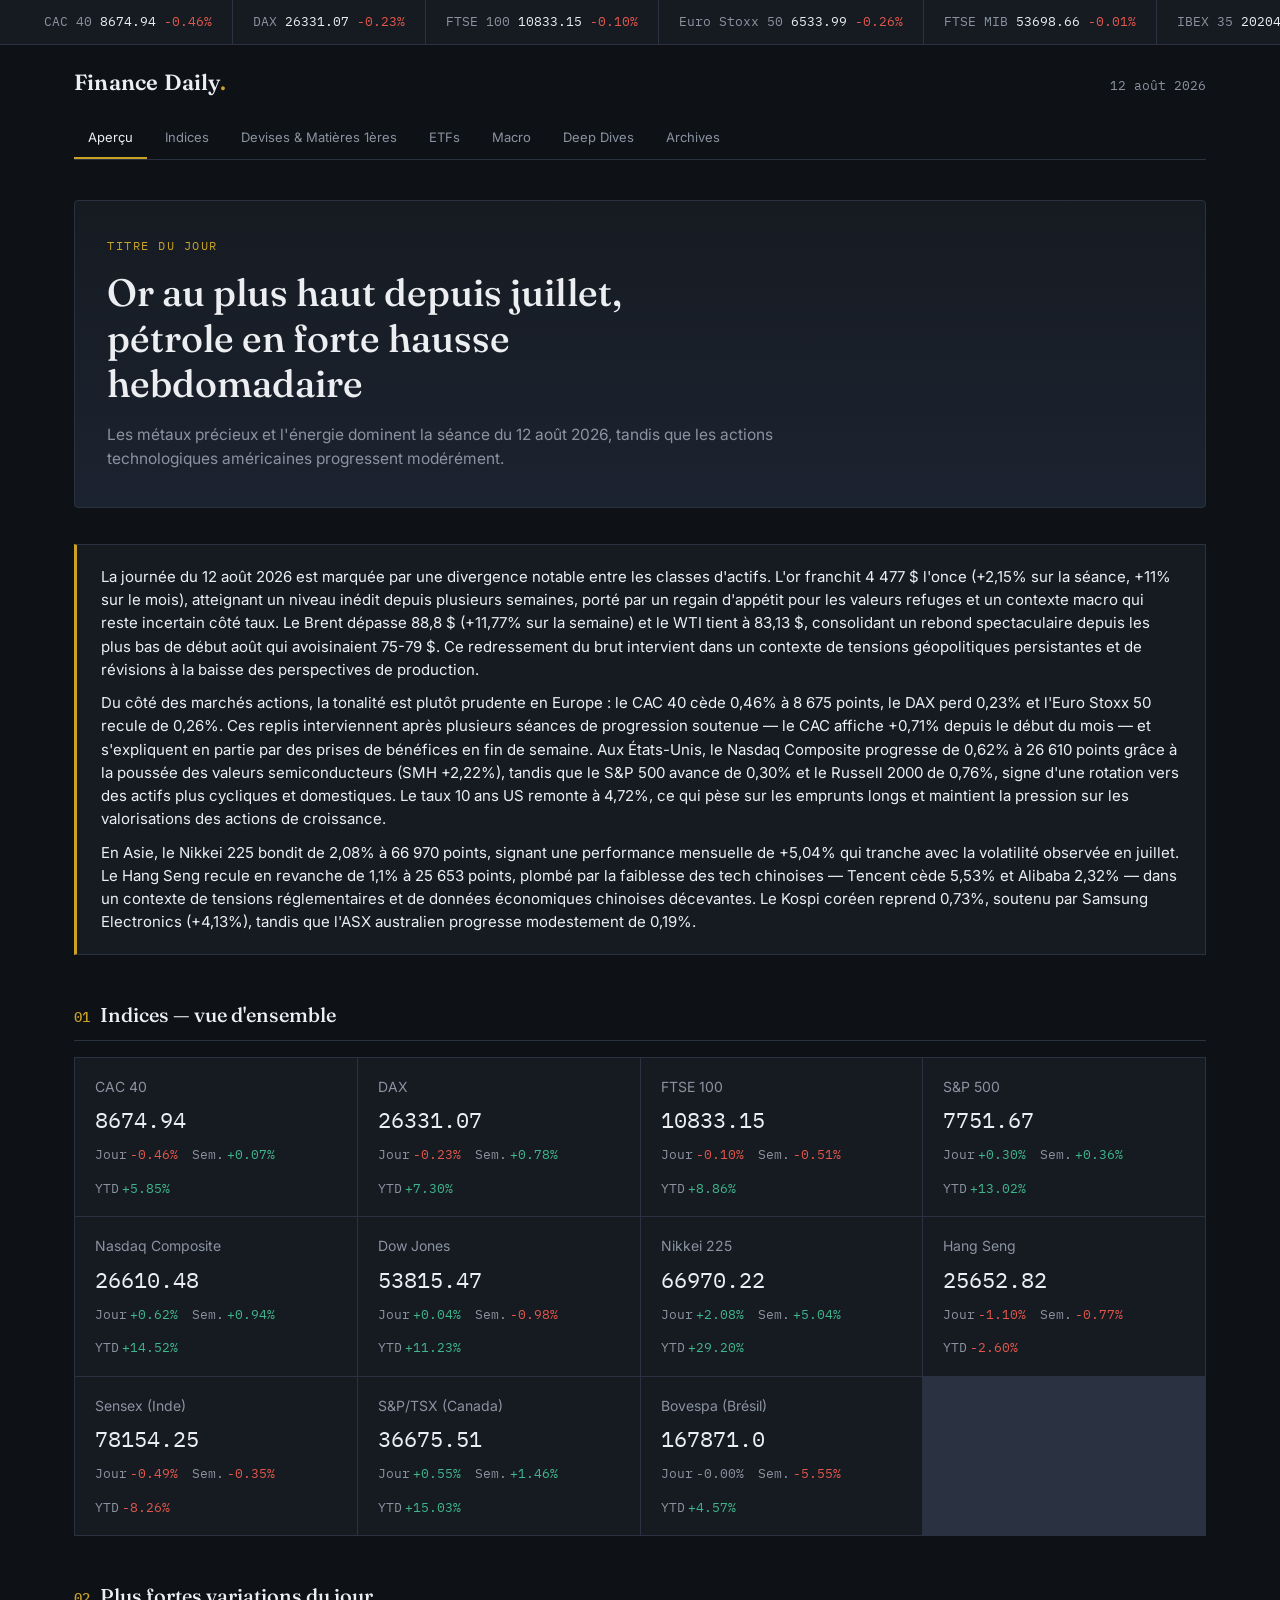
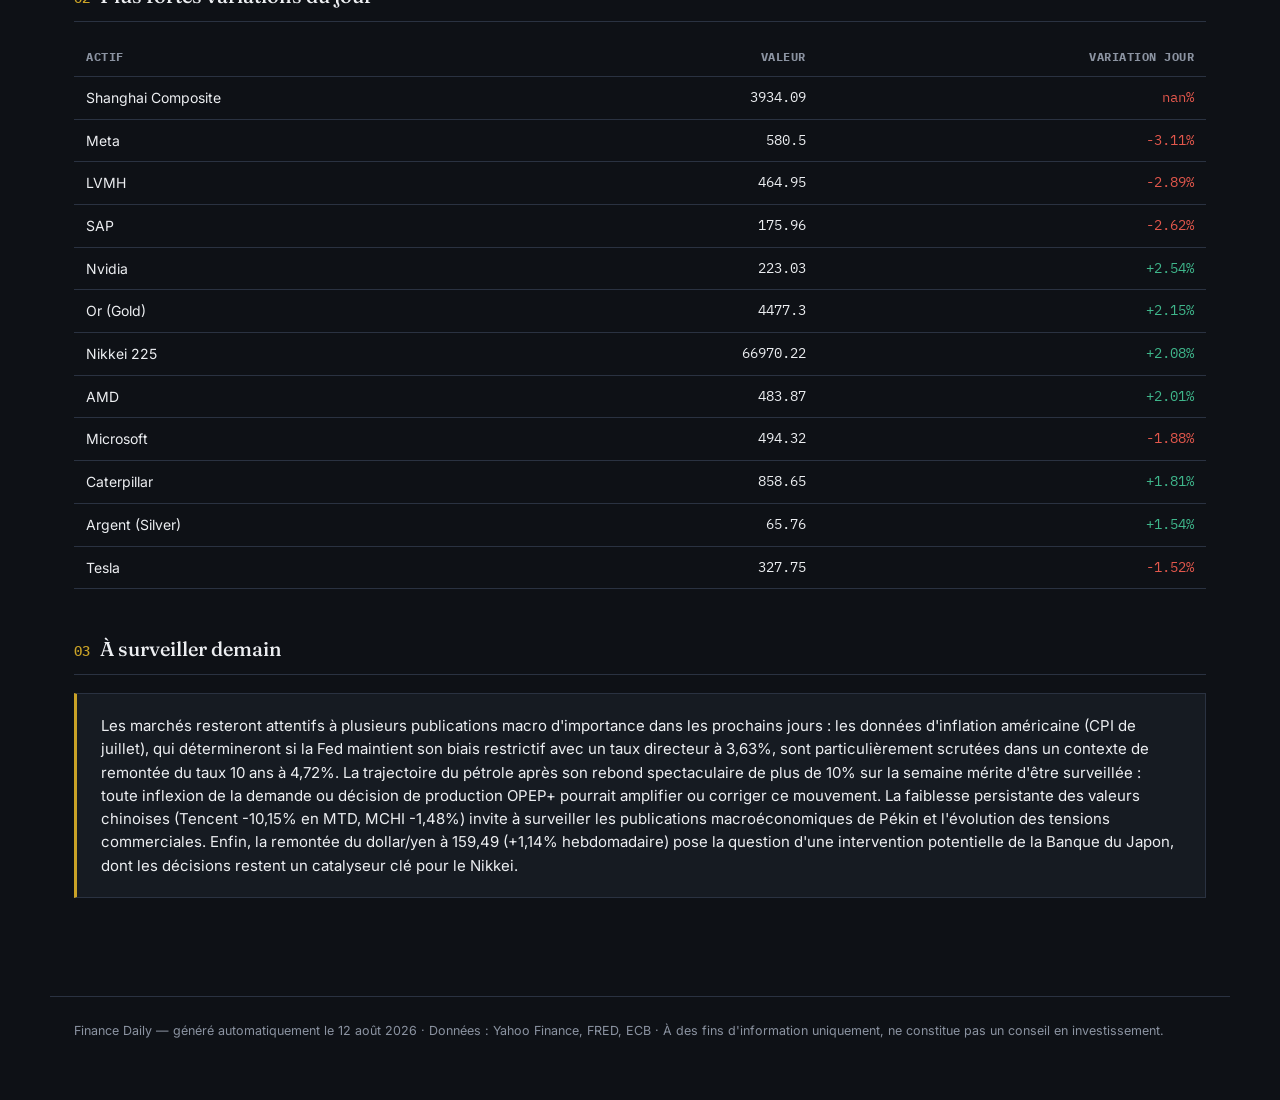
==== commit fd6c94b0: "Rapport du 2026-08-12" ====
--- a/docs/index.html
+++ b/docs/index.html
@@ -50,26 +50,26 @@
   
   <div class="ticker-item">
     <span class="name">S&P 500</span>
-    <span class="val">7754.05</span>
-    <span class="chg pos">+0.33%</span>
+    <span class="val">7751.67</span>
+    <span class="chg pos">+0.30%</span>
   </div>
   
   <div class="ticker-item">
     <span class="name">Nasdaq Composite</span>
-    <span class="val">26616.94</span>
-    <span class="chg pos">+0.65%</span>
+    <span class="val">26610.48</span>
+    <span class="chg pos">+0.62%</span>
   </div>
   
   <div class="ticker-item">
     <span class="name">Dow Jones</span>
-    <span class="val">53830.81</span>
-    <span class="chg pos">+0.07%</span>
+    <span class="val">53815.47</span>
+    <span class="chg pos">+0.04%</span>
   </div>
   
   <div class="ticker-item">
     <span class="name">Russell 2000</span>
-    <span class="val">3046.78</span>
-    <span class="chg pos">+0.65%</span>
+    <span class="val">3050.19</span>
+    <span class="chg pos">+0.76%</span>
   </div>
   
   <div class="ticker-item">
@@ -86,7 +86,7 @@
   
   <div class="ticker-item">
     <span class="name">Shanghai Composite</span>
-    <span class="val">nan</span>
+    <span class="val">3934.09</span>
     <span class="chg neg">nan%</span>
   </div>
   
@@ -116,20 +116,20 @@
   
   <div class="ticker-item">
     <span class="name">S&P/TSX (Canada)</span>
-    <span class="val">36667.61</span>
-    <span class="chg pos">+0.53%</span>
+    <span class="val">36675.51</span>
+    <span class="chg pos">+0.55%</span>
   </div>
   
   <div class="ticker-item">
     <span class="name">Bovespa (Brésil)</span>
-    <span class="val">167669.83</span>
-    <span class="chg neg">-0.12%</span>
+    <span class="val">167871.0</span>
+    <span class="chg flat">-0.00%</span>
   </div>
   
   <div class="ticker-item">
     <span class="name">IPC (Mexique)</span>
-    <span class="val">65811.24</span>
-    <span class="chg pos">+0.38%</span>
+    <span class="val">65848.59</span>
+    <span class="chg pos">+0.43%</span>
   </div>
   
 </div>
@@ -155,17 +155,17 @@
 
 <div class="hero">
   <div class="eyebrow">Titre du jour</div>
-  <h1>L'or franchit 4 476 $ : les métaux précieux s'envolent</h1>
-  <p class="lede">Dans un contexte de taux longs en hausse aux États-Unis, l'or et l'argent poursuivent un rally mensuel marqué tandis que le pétrole rebondit nettement.</p>
+  <h1>Or au plus haut depuis juillet, pétrole en forte hausse hebdomadaire</h1>
+  <p class="lede">Les métaux précieux et l'énergie dominent la séance du 12 août 2026, tandis que les actions technologiques américaines progressent modérément.</p>
 </div>
 
 <div class="analysis">
   
-  <p>La séance du 12 août 2026 présente une divergence géographique nette : les marchés américains progressent légèrement (S&P 500 +0,33 %, Nasdaq +0,65 %, Russell 2000 +0,65 %) tandis que les indices européens reculent modestement, l'ensemble de la zone perdant entre 0,05 % et 0,46 %. Le CAC 40 cède 0,46 % à 8 675 pts, le DAX -0,23 % à 26 331 pts. Cette divergence s'inscrit dans un mois d'août globalement positif pour les deux blocs : le S&P 500 gagne +2,02 % depuis le 1er août, le DAX +1,27 %, ce qui témoigne d'un appétit pour le risque maintenu en dépit d'un environnement de taux toujours restrictif.</p>
-  
-  <p>Le signal macro le plus notable de la journée reste la remontée du taux 10 ans américain à 4,72 % (contre 4,65 % la veille), dans un contexte où l'inflation CPI US continue de progresser légèrement (332,81 en juillet) et où le taux directeur de la Fed reste stable à 3,63 %. Cette configuration — taux longs qui remontent sans que la Fed ne bouge — exerce une pression sur les obligations longues (TLT -0,09 %, -1,07 % sur la semaine) tout en soutenant paradoxalement l'or, valeur refuge face au risque de dépréciation réelle des créances longues. Le métal jaune atteint 4 476 $/oz (+2,12 % sur la séance), en hausse de +10,97 % sur le mois. L'argent suit avec +1,45 % à 65,71 $/oz (+13,94 % sur août).</p>
-  
-  <p>Le pétrole consolide après un rally hebdomadaire exceptionnel : WTI à 83,12 $ (-0,10 %) mais +10,50 % sur la semaine, Brent à 88,81 $ (-0,11 %) mais +11,78 % sur 5 jours. Ce mouvement haussier du brut, conjugué à la vigueur des métaux précieux, profite directement aux valeurs énergétiques (XLE +0,06 %, +6,38 % sur la semaine ; ExxonMobil +5,28 % hebdo) et aux marchés émergents exportateurs de matières premières (EEM +1,59 % en séance). À l'inverse, les valeurs chinoises pèsent : Alibaba -5,68 %, Tencent -5,58 %, MCHI -1,03 %, le Hang Seng -1,10 % — la pression réglementaire et les incertitudes macro en Chine restant des facteurs d'arbitrage défavorable.</p>
+  <p>La journée du 12 août 2026 est marquée par une divergence notable entre les classes d'actifs. L'or franchit 4 477 $ l'once (+2,15% sur la séance, +11% sur le mois), atteignant un niveau inédit depuis plusieurs semaines, porté par un regain d'appétit pour les valeurs refuges et un contexte macro qui reste incertain côté taux. Le Brent dépasse 88,8 $ (+11,77% sur la semaine) et le WTI tient à 83,13 $, consolidant un rebond spectaculaire depuis les plus bas de début août qui avoisinaient 75-79 $. Ce redressement du brut intervient dans un contexte de tensions géopolitiques persistantes et de révisions à la baisse des perspectives de production.</p>
+  
+  <p>Du côté des marchés actions, la tonalité est plutôt prudente en Europe : le CAC 40 cède 0,46% à 8 675 points, le DAX perd 0,23% et l'Euro Stoxx 50 recule de 0,26%. Ces replis interviennent après plusieurs séances de progression soutenue — le CAC affiche +0,71% depuis le début du mois — et s'expliquent en partie par des prises de bénéfices en fin de semaine. Aux États-Unis, le Nasdaq Composite progresse de 0,62% à 26 610 points grâce à la poussée des valeurs semiconducteurs (SMH +2,22%), tandis que le S&P 500 avance de 0,30% et le Russell 2000 de 0,76%, signe d'une rotation vers des actifs plus cycliques et domestiques. Le taux 10 ans US remonte à 4,72%, ce qui pèse sur les emprunts longs et maintient la pression sur les valorisations des actions de croissance.</p>
+  
+  <p>En Asie, le Nikkei 225 bondit de 2,08% à 66 970 points, signant une performance mensuelle de +5,04% qui tranche avec la volatilité observée en juillet. Le Hang Seng recule en revanche de 1,1% à 25 653 points, plombé par la faiblesse des tech chinoises — Tencent cède 5,53% et Alibaba 2,32% — dans un contexte de tensions réglementaires et de données économiques chinoises décevantes. Le Kospi coréen reprend 0,73%, soutenu par Samsung Electronics (+4,13%), tandis que l'ASX australien progresse modestement de 0,19%.</p>
   
 </div>
 
@@ -204,31 +204,31 @@
   
   <div class="card">
     <div class="name">S&P 500</div>
-    <div class="value">7754.05</div>
-    <div class="chgs">
-      <span><span class="label">Jour</span><span class="pos">+0.33%</span></span>
-      <span><span class="label">Sem.</span><span class="pos">+0.39%</span></span>
-      <span><span class="label">YTD</span><span class="pos">+13.06%</span></span>
+    <div class="value">7751.67</div>
+    <div class="chgs">
+      <span><span class="label">Jour</span><span class="pos">+0.30%</span></span>
+      <span><span class="label">Sem.</span><span class="pos">+0.36%</span></span>
+      <span><span class="label">YTD</span><span class="pos">+13.02%</span></span>
     </div>
   </div>
   
   <div class="card">
     <div class="name">Nasdaq Composite</div>
-    <div class="value">26616.94</div>
-    <div class="chgs">
-      <span><span class="label">Jour</span><span class="pos">+0.65%</span></span>
-      <span><span class="label">Sem.</span><span class="pos">+0.96%</span></span>
-      <span><span class="label">YTD</span><span class="pos">+14.55%</span></span>
+    <div class="value">26610.48</div>
+    <div class="chgs">
+      <span><span class="label">Jour</span><span class="pos">+0.62%</span></span>
+      <span><span class="label">Sem.</span><span class="pos">+0.94%</span></span>
+      <span><span class="label">YTD</span><span class="pos">+14.52%</span></span>
     </div>
   </div>
   
   <div class="card">
     <div class="name">Dow Jones</div>
-    <div class="value">53830.81</div>
-    <div class="chgs">
-      <span><span class="label">Jour</span><span class="pos">+0.07%</span></span>
-      <span><span class="label">Sem.</span><span class="neg">-0.95%</span></span>
-      <span><span class="label">YTD</span><span class="pos">+11.26%</span></span>
+    <div class="value">53815.47</div>
+    <div class="chgs">
+      <span><span class="label">Jour</span><span class="pos">+0.04%</span></span>
+      <span><span class="label">Sem.</span><span class="neg">-0.98%</span></span>
+      <span><span class="label">YTD</span><span class="pos">+11.23%</span></span>
     </div>
   </div>
   
@@ -264,21 +264,21 @@
   
   <div class="card">
     <div class="name">S&P/TSX (Canada)</div>
-    <div class="value">36667.61</div>
-    <div class="chgs">
-      <span><span class="label">Jour</span><span class="pos">+0.53%</span></span>
-      <span><span class="label">Sem.</span><span class="pos">+1.44%</span></span>
-      <span><span class="label">YTD</span><span class="pos">+15.01%</span></span>
+    <div class="value">36675.51</div>
+    <div class="chgs">
+      <span><span class="label">Jour</span><span class="pos">+0.55%</span></span>
+      <span><span class="label">Sem.</span><span class="pos">+1.46%</span></span>
+      <span><span class="label">YTD</span><span class="pos">+15.03%</span></span>
     </div>
   </div>
   
   <div class="card">
     <div class="name">Bovespa (Brésil)</div>
-    <div class="value">167669.83</div>
-    <div class="chgs">
-      <span><span class="label">Jour</span><span class="neg">-0.12%</span></span>
-      <span><span class="label">Sem.</span><span class="neg">-5.66%</span></span>
-      <span><span class="label">YTD</span><span class="pos">+4.44%</span></span>
+    <div class="value">167871.0</div>
+    <div class="chgs">
+      <span><span class="label">Jour</span><span class="flat">-0.00%</span></span>
+      <span><span class="label">Sem.</span><span class="neg">-5.55%</span></span>
+      <span><span class="label">YTD</span><span class="pos">+4.57%</span></span>
     </div>
   </div>
   
@@ -289,29 +289,29 @@
   <thead><tr><th>Actif</th><th>Valeur</th><th>Variation jour</th></tr></thead>
   <tbody>
   
-  <tr><td>Shanghai Composite</td><td>nan</td><td class="neg">nan%</td></tr>
-  
-  <tr><td>Nvidia</td><td>223.52</td><td class="pos">+2.77%</td></tr>
-  
-  <tr><td>Microsoft</td><td>492.76</td><td class="neg">-2.19%</td></tr>
-  
-  <tr><td>Or (Gold)</td><td>4476.0</td><td class="pos">+2.12%</td></tr>
+  <tr><td>Shanghai Composite</td><td>3934.09</td><td class="neg">nan%</td></tr>
+  
+  <tr><td>Meta</td><td>580.5</td><td class="neg">-3.11%</td></tr>
+  
+  <tr><td>LVMH</td><td>464.95</td><td class="neg">-2.89%</td></tr>
+  
+  <tr><td>SAP</td><td>175.96</td><td class="neg">-2.62%</td></tr>
+  
+  <tr><td>Nvidia</td><td>223.03</td><td class="pos">+2.54%</td></tr>
+  
+  <tr><td>Or (Gold)</td><td>4477.3</td><td class="pos">+2.15%</td></tr>
   
   <tr><td>Nikkei 225</td><td>66970.22</td><td class="pos">+2.08%</td></tr>
   
-  <tr><td>Argent (Silver)</td><td>65.71</td><td class="pos">+1.45%</td></tr>
-  
-  <tr><td>Apple</td><td>301.3</td><td class="neg">-1.18%</td></tr>
-  
-  <tr><td>Hang Seng</td><td>25652.82</td><td class="neg">-1.10%</td></tr>
-  
-  <tr><td>Gaz naturel</td><td>2.8</td><td class="pos">+1.05%</td></tr>
-  
-  <tr><td>KOSPI</td><td>6345.53</td><td class="pos">+0.73%</td></tr>
-  
-  <tr><td>Nasdaq Composite</td><td>26616.94</td><td class="pos">+0.65%</td></tr>
-  
-  <tr><td>Russell 2000</td><td>3046.78</td><td class="pos">+0.65%</td></tr>
+  <tr><td>AMD</td><td>483.87</td><td class="pos">+2.01%</td></tr>
+  
+  <tr><td>Microsoft</td><td>494.32</td><td class="neg">-1.88%</td></tr>
+  
+  <tr><td>Caterpillar</td><td>858.65</td><td class="pos">+1.81%</td></tr>
+  
+  <tr><td>Argent (Silver)</td><td>65.76</td><td class="pos">+1.54%</td></tr>
+  
+  <tr><td>Tesla</td><td>327.75</td><td class="neg">-1.52%</td></tr>
   
   </tbody>
 </table>
@@ -319,7 +319,7 @@
 <h2 class="section-title"><span class="index">03</span>À surveiller demain</h2>
 <div class="analysis">
   
-  <p>Dans les prochains jours, les investisseurs surveilleront notamment la publication des données d'inflation américaine pour confirmer ou infirmer la tendance haussière récente du CPI, ainsi que les signaux de la Fed concernant une éventuelle reprise du cycle de resserrement face à la remontée des taux longs à 4,72 %. Le comportement de l'or au-delà de 4 500 $ sera un indicateur clé du sentiment de marché. Du côté de l'énergie, la durabilité du rebond du pétrole (+10 à +12 % en une semaine) mérite attention : un repli serait susceptible de pénaliser les valeurs pétrolières et les indices à forte pondération énergie comme le FTSE 100 ou le TSX canadien. Enfin, la poursuite de la baisse des valeurs chinoises (Tencent, Alibaba, Hang Seng -1,37 % sur le mois) pourrait peser sur les ETF émergents si elle s'aggrave, ce marché ayant reculé de 2,6 % depuis le début de l'année.</p>
+  <p>Les marchés resteront attentifs à plusieurs publications macro d'importance dans les prochains jours : les données d'inflation américaine (CPI de juillet), qui détermineront si la Fed maintient son biais restrictif avec un taux directeur à 3,63%, sont particulièrement scrutées dans un contexte de remontée du taux 10 ans à 4,72%. La trajectoire du pétrole après son rebond spectaculaire de plus de 10% sur la semaine mérite d'être surveillée : toute inflexion de la demande ou décision de production OPEP+ pourrait amplifier ou corriger ce mouvement. La faiblesse persistante des valeurs chinoises (Tencent -10,15% en MTD, MCHI -1,48%) invite à surveiller les publications macroéconomiques de Pékin et l'évolution des tensions commerciales. Enfin, la remontée du dollar/yen à 159,49 (+1,14% hebdomadaire) pose la question d'une intervention potentielle de la Banque du Japon, dont les décisions restent un catalyseur clé pour le Nikkei.</p>
   
 </div>
 
